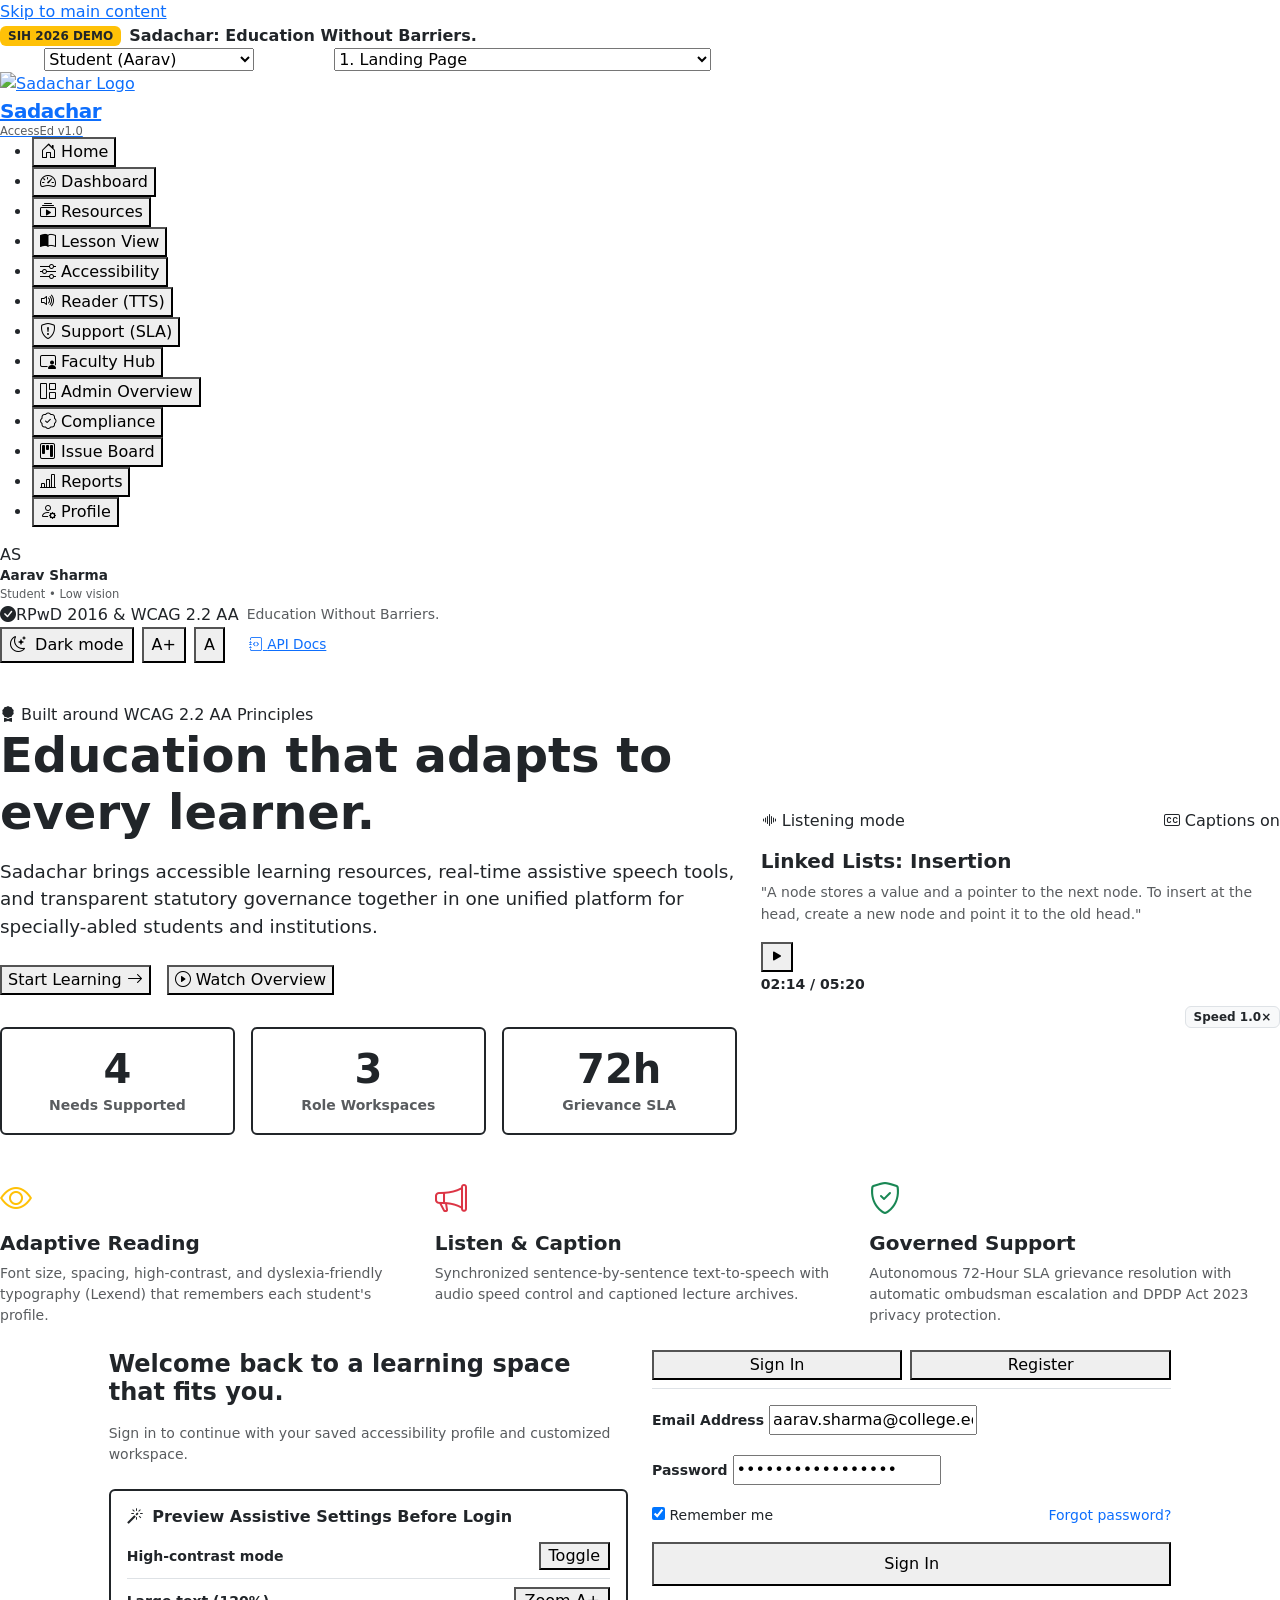
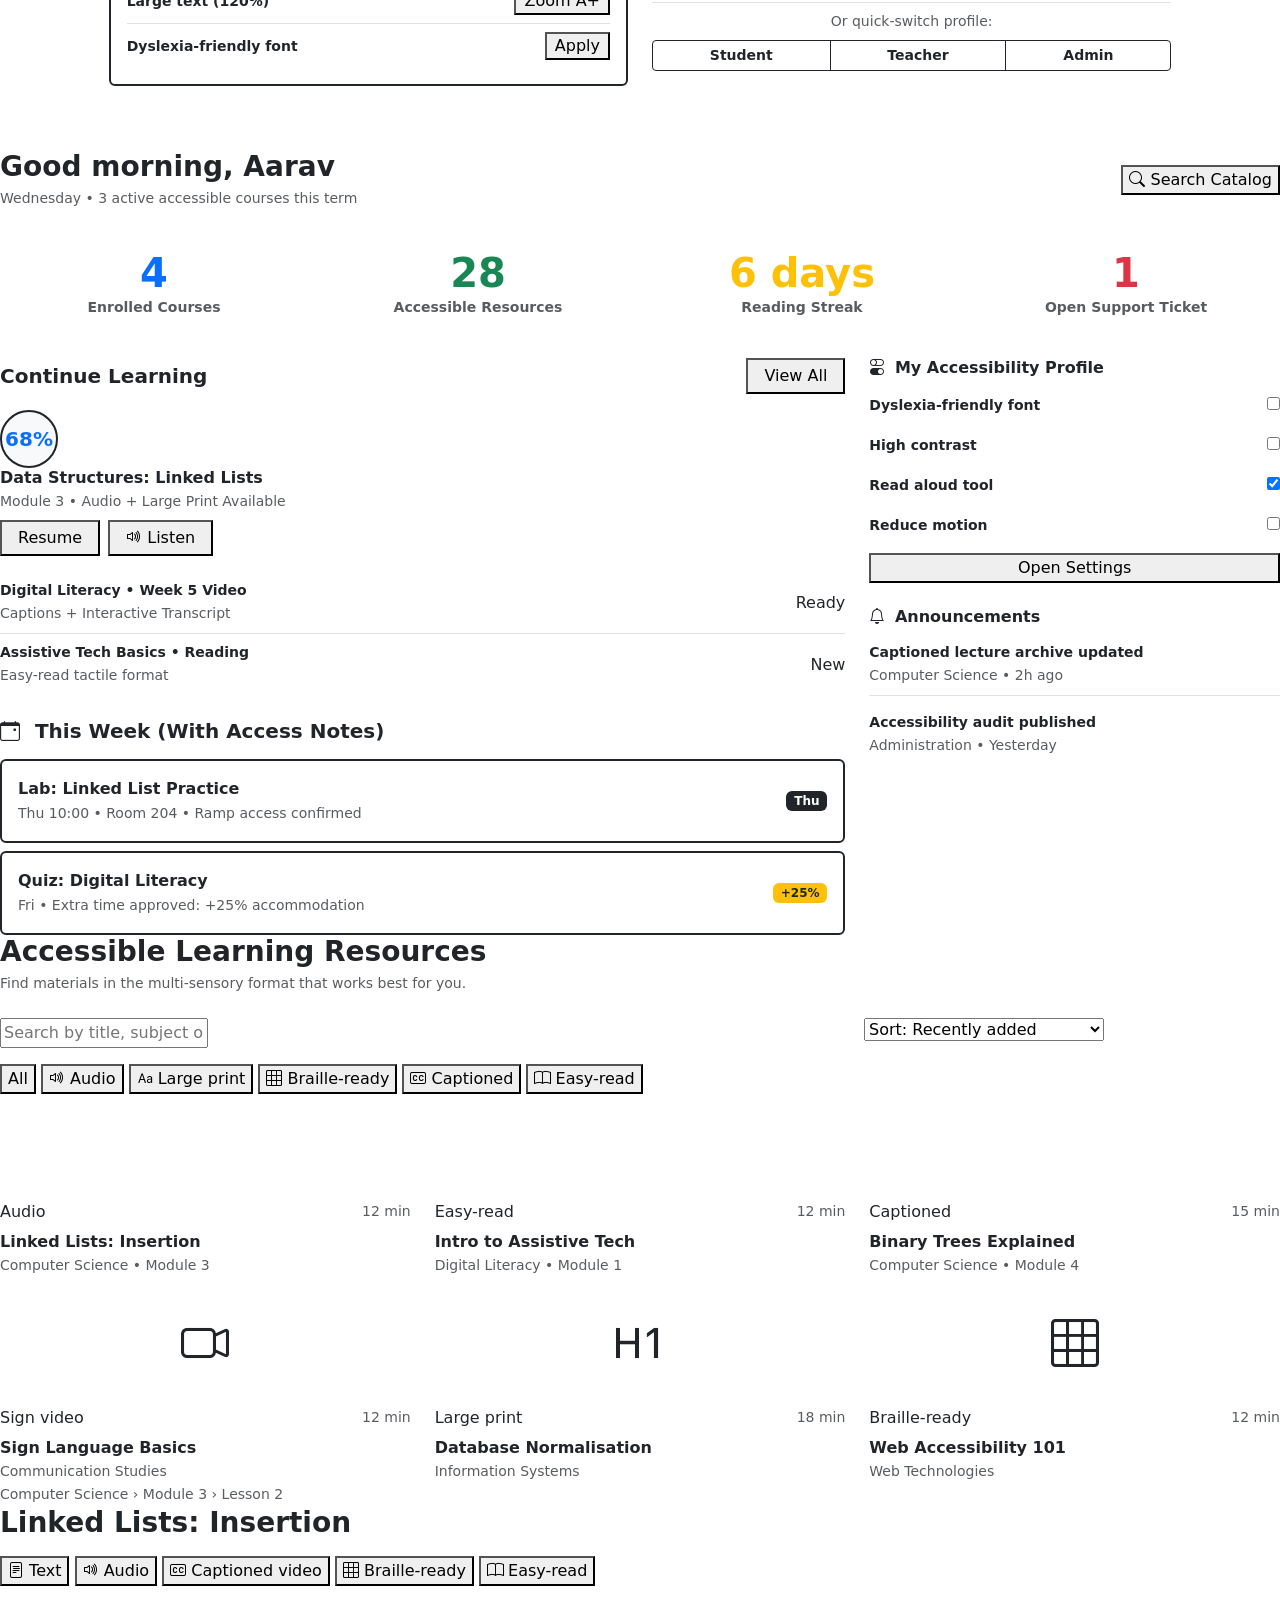
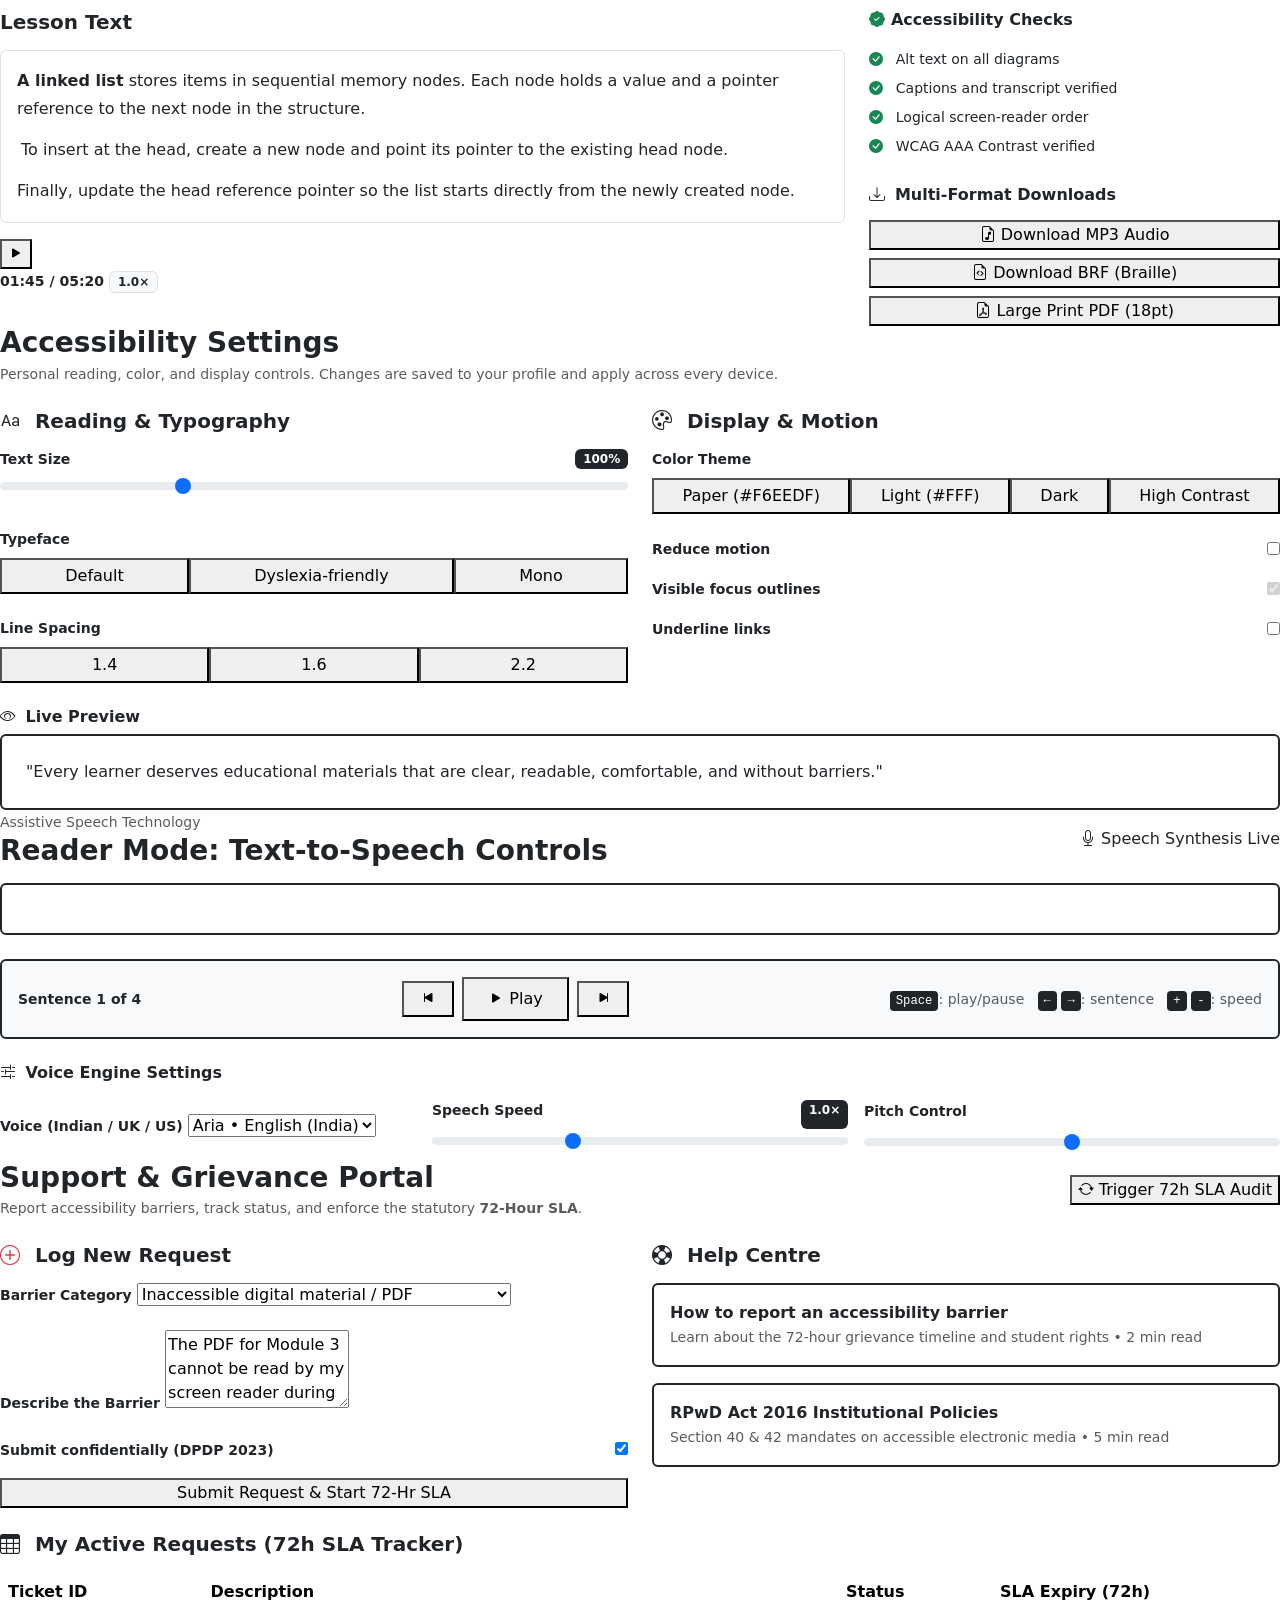
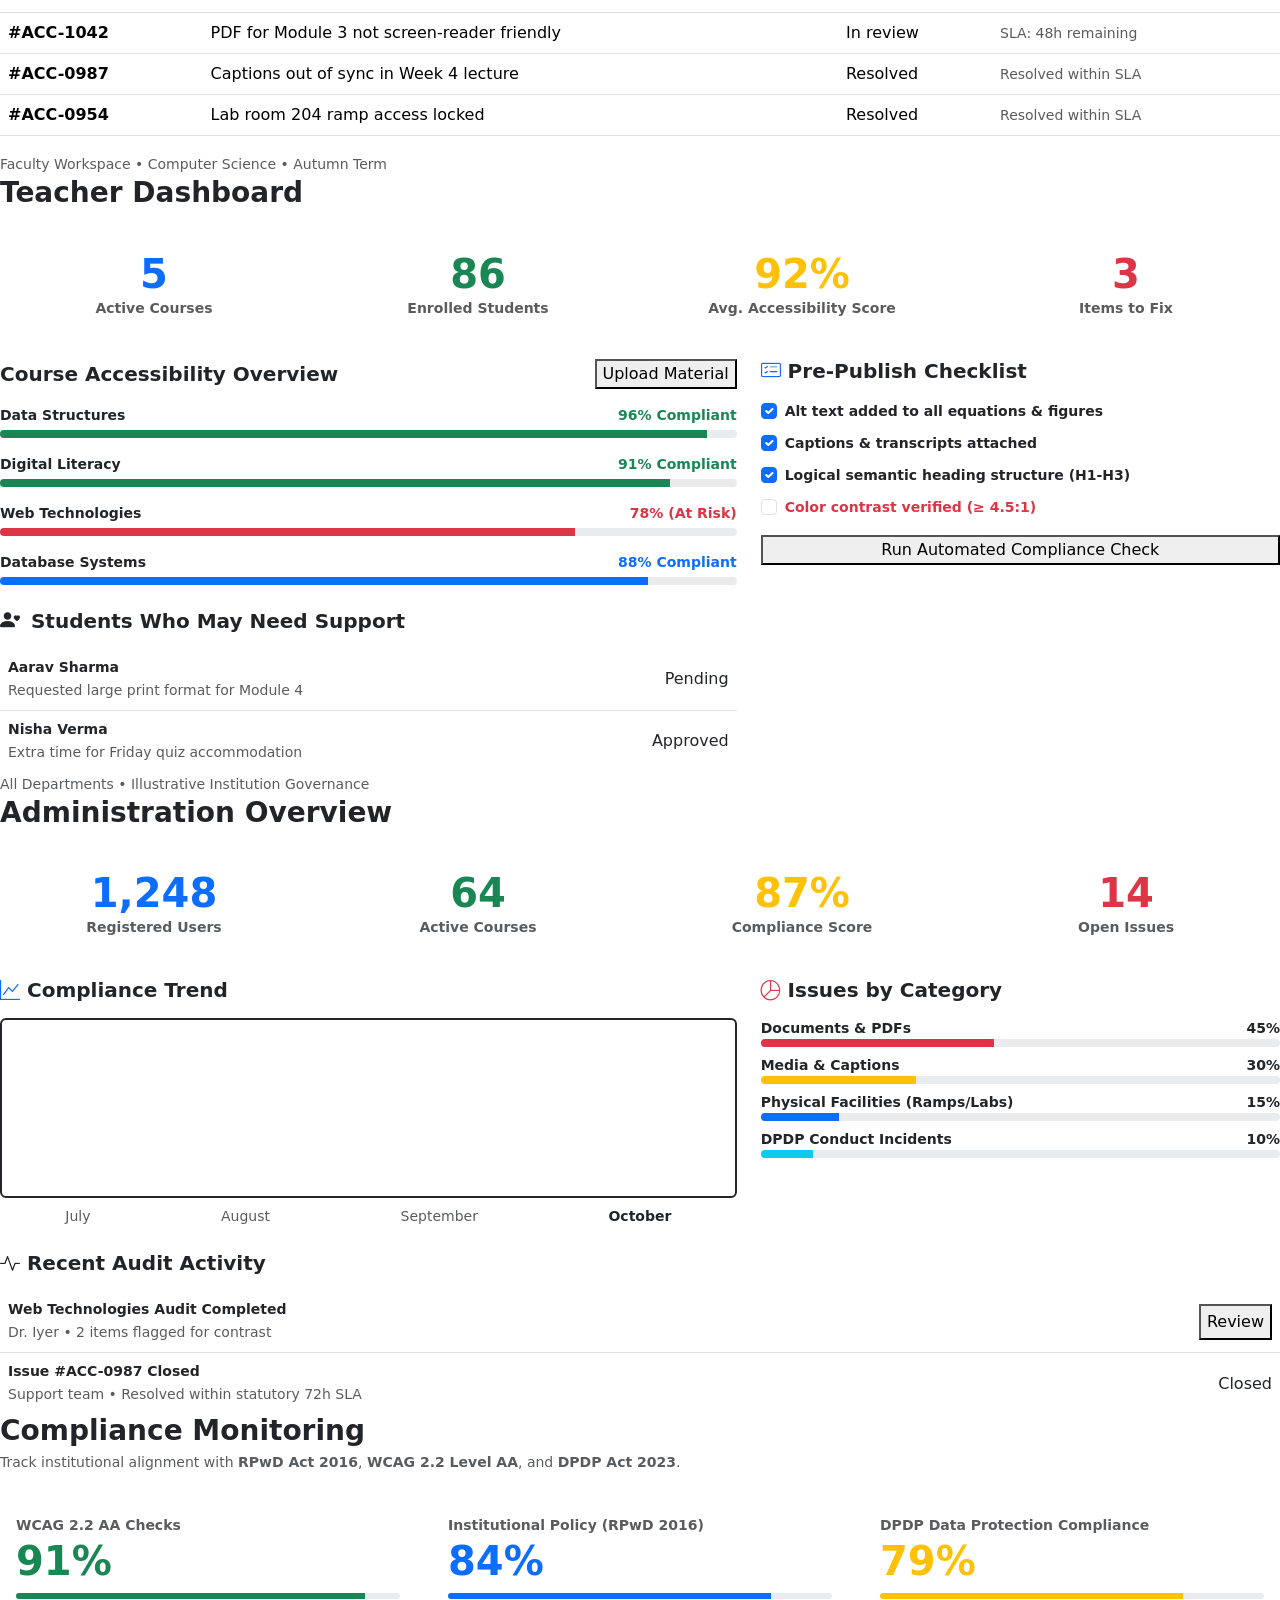
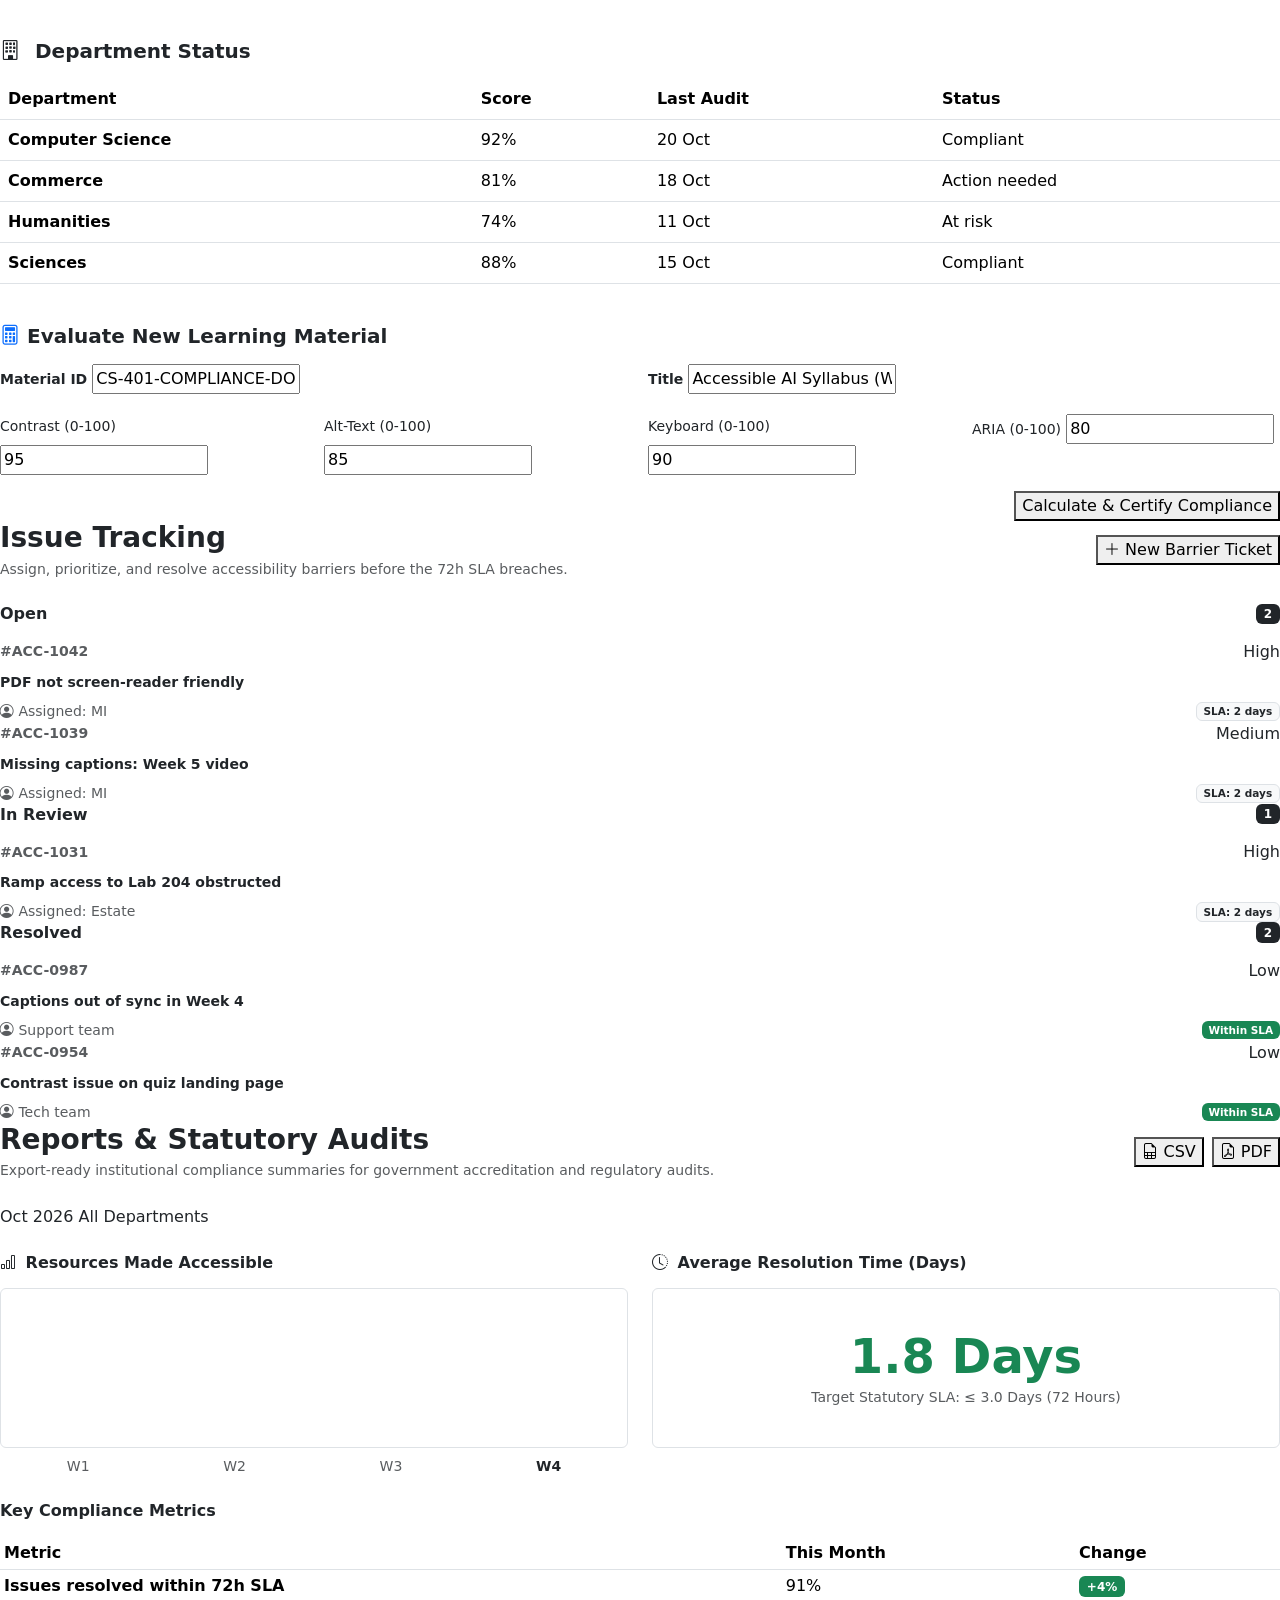
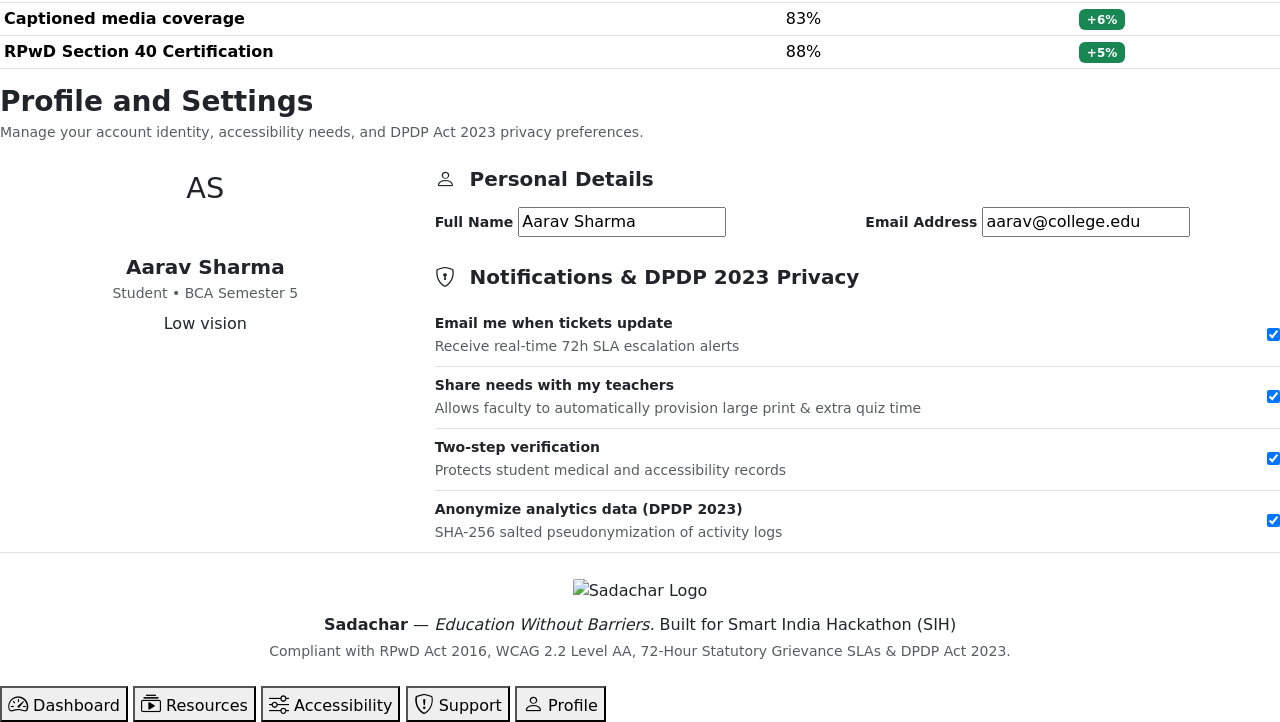
==== src/SakshamGovernance.Web/wwwroot/index.html @ 39eebedf "Align project with ASP.NET Core MVC syllabus Co-authored-by: Copilot <223556219+Copilot@users.norepl" ====
<!DOCTYPE html>
<html lang="en">
<head>
    <meta charset="UTF-8">
    <meta name="viewport" content="width=device-width, initial-scale=1.0">
    <title>Sadachar — Education Without Barriers (AccessEd UI/UX)</title>
    <link rel="icon" type="image/jpeg" href="/images/logo.jpg">

    <!-- Bootstrap 5.3 + Icons -->
    <link rel="stylesheet" href="https://cdn.jsdelivr.net/npm/bootstrap@5.3.3/dist/css/bootstrap.min.css">
    <link rel="stylesheet" href="https://cdn.jsdelivr.net/npm/bootstrap-icons@1.11.3/font/bootstrap-icons.min.css">

    <!-- AccessEd / Sadachar Design Tokens & Styles -->
    <link rel="stylesheet" href="/css/accessed.css">
</head>
<body data-role="student">

    <!-- Screen Reader Announcer -->
    <div id="screen-announcer" class="visually-hidden" aria-live="polite"></div>

    <!-- Skip Link (WCAG 2.2 Bypass Blocks) -->
    <a href="#main-app-content" class="skip-to-content">Skip to main content</a>

    <!-- ======================================================================
         Top SIH Demonstration Control Bar (Quick Switch Between All 14 Screens)
         ====================================================================== -->
    <header class="demo-control-bar" role="banner">
        <div class="d-flex align-items-center gap-2">
            <span class="badge bg-warning text-dark fw-bold px-2 py-1">SIH 2026 DEMO</span>
            <strong>Sadachar: Education Without Barriers.</strong>
            <span class="text-white-50 d-none d-md-inline">| UI/UX Design System v1.0 (14 Screens)</span>
        </div>
        <div class="d-flex align-items-center gap-3">
            <div class="d-flex align-items-center gap-1">
                <label for="sih-role-select" class="text-white-50 small fw-semibold">Role:</label>
                <select id="sih-role-select" aria-label="Switch User Role">
                    <option value="student">Student (Aarav)</option>
                    <option value="teacher">Teacher (Dr. Iyer)</option>
                    <option value="admin">Admin (Ombudsman)</option>
                    <option value="public">Public (Landing / Login)</option>
                </select>
            </div>
            <div class="d-flex align-items-center gap-1">
                <label for="sih-screen-select" class="text-white-50 small fw-semibold">Screen:</label>
                <select id="sih-screen-select" aria-label="Navigate Directly to any of the 14 Screens">
                    <optgroup label="Public Screens">
                        <option value="screen-landing">1. Landing Page</option>
                        <option value="screen-login">2. Login & Register</option>
                    </optgroup>
                    <optgroup label="Student Screens">
                        <option value="screen-student-dash">3. Student Dashboard</option>
                        <option value="screen-resources">4. Accessible Learning Resources</option>
                        <option value="screen-course-details">5. Course & Material Details</option>
                        <option value="screen-accessibility-settings">6. Accessibility Settings</option>
                        <option value="screen-tts-reader">7. Text-to-Speech Controls</option>
                        <option value="screen-support">8. Support & Complaint Portal (72h SLA)</option>
                    </optgroup>
                    <optgroup label="Teacher Screens">
                        <option value="screen-teacher-dash">9. Teacher Dashboard</option>
                    </optgroup>
                    <optgroup label="Administrator Screens">
                        <option value="screen-admin-dash">10. Admin Dashboard</option>
                        <option value="screen-compliance">11. Compliance Monitoring (RPwD/WCAG)</option>
                        <option value="screen-kanban">12. Issue Tracking (Kanban Board)</option>
                        <option value="screen-reports">13. Reports & Audits (CSV Export)</option>
                    </optgroup>
                    <optgroup label="All Roles">
                        <option value="screen-profile">14. Profile & Privacy Settings</option>
                    </optgroup>
                </select>
            </div>
        </div>
    </header>

    <!-- ======================================================================
         Main App Layout: Fixed 240px Sidebar + Header Topbar + Content
         ====================================================================== -->
    <div class="app-wrapper">

        <!-- Sidebar Navigation (Desktop / Tablet) -->
        <aside class="app-sidebar" role="navigation" aria-label="Main Application Navigation">
            <div>
                <!-- Brand Header -->
                <a href="#" class="sidebar-brand" onclick="navigateToScreen('screen-landing')">
                    <img src="/images/logo.jpg" alt="Sadachar Logo">
                    <div>
                        <div class="fw-bold fs-5 brand-title" style="letter-spacing: -0.5px;">Sadachar</div>
                        <small class="text-muted d-block" style="font-size: 0.72rem; line-height: 1;">AccessEd v1.0</small>
                    </div>
                </a>

                <!-- Nav Items (Filtered by Role via data-roles) -->
                <ul class="sidebar-nav-list">
                    <li class="sidebar-nav-item" data-screen="screen-landing" data-roles="public,all">
                        <button><i class="bi bi-house-door" aria-hidden="true"></i> <span>Home</span></button>
                    </li>
                    <li class="sidebar-nav-item active" data-screen="screen-student-dash" data-roles="student">
                        <button><i class="bi bi-speedometer2" aria-hidden="true"></i> <span>Dashboard</span></button>
                    </li>
                    <li class="sidebar-nav-item" data-screen="screen-resources" data-roles="student,teacher">
                        <button><i class="bi bi-collection-play" aria-hidden="true"></i> <span>Resources</span></button>
                    </li>
                    <li class="sidebar-nav-item" data-screen="screen-course-details" data-roles="student">
                        <button><i class="bi bi-book-half" aria-hidden="true"></i> <span>Lesson View</span></button>
                    </li>
                    <li class="sidebar-nav-item" data-screen="screen-accessibility-settings" data-roles="student,all">
                        <button><i class="bi bi-sliders" aria-hidden="true"></i> <span>Accessibility</span></button>
                    </li>
                    <li class="sidebar-nav-item" data-screen="screen-tts-reader" data-roles="student">
                        <button><i class="bi bi-volume-up" aria-hidden="true"></i> <span>Reader (TTS)</span></button>
                    </li>
                    <li class="sidebar-nav-item" data-screen="screen-support" data-roles="student,teacher,all">
                        <button><i class="bi bi-shield-exclamation" aria-hidden="true"></i> <span>Support (SLA)</span></button>
                    </li>
                    <li class="sidebar-nav-item" data-screen="screen-teacher-dash" data-roles="teacher">
                        <button><i class="bi bi-person-video3" aria-hidden="true"></i> <span>Faculty Hub</span></button>
                    </li>
                    <li class="sidebar-nav-item" data-screen="screen-admin-dash" data-roles="admin">
                        <button><i class="bi bi-grid-1x2" aria-hidden="true"></i> <span>Admin Overview</span></button>
                    </li>
                    <li class="sidebar-nav-item" data-screen="screen-compliance" data-roles="admin">
                        <button><i class="bi bi-patch-check" aria-hidden="true"></i> <span>Compliance</span></button>
                    </li>
                    <li class="sidebar-nav-item" data-screen="screen-kanban" data-roles="admin">
                        <button><i class="bi bi-kanban" aria-hidden="true"></i> <span>Issue Board</span></button>
                    </li>
                    <li class="sidebar-nav-item" data-screen="screen-reports" data-roles="admin">
                        <button><i class="bi bi-bar-chart-line" aria-hidden="true"></i> <span>Reports</span></button>
                    </li>
                    <li class="sidebar-nav-item" data-screen="screen-profile" data-roles="student,teacher,admin,all">
                        <button><i class="bi bi-person-gear" aria-hidden="true"></i> <span>Profile</span></button>
                    </li>
                </ul>
            </div>

            <!-- User Status Pill -->
            <div class="sidebar-user-pill">
                <div class="user-avatar" id="sidebar-user-avatar">AS</div>
                <div class="user-info" style="line-height: 1.2;">
                    <strong class="d-block" id="sidebar-user-name" style="font-size: 0.85rem;">Aarav Sharma</strong>
                    <small class="text-muted" id="sidebar-user-role" style="font-size: 0.72rem;">Student • Low vision</small>
                </div>
            </div>
        </aside>

        <!-- Main Body Column -->
        <div class="app-main">

            <!-- Topbar Header -->
            <header class="app-topbar" role="region" aria-label="Header Utilities">
                <div class="d-flex align-items-center gap-2">
                    <span class="status-chip forest d-none d-sm-inline-flex">
                        <i class="bi bi-check-circle-fill"></i> RPwD 2016 & WCAG 2.2 AA
                    </span>
                    <span class="text-muted d-none d-lg-inline small">Education Without Barriers.</span>
                </div>

                <!-- Accessibility Quick Toggles -->
                <div class="d-flex align-items-center gap-2">
                    <button class="btn-accessed-secondary py-1 px-2" id="quick-contrast-btn" aria-label="Toggle dark theme" title="Dark mode">
                        <i class="bi bi-moon-stars"></i> <span class="d-none d-md-inline ms-1">Dark mode</span>
                    </button>
                    <button class="btn-accessed-secondary py-1 px-2" id="quick-font-increase" aria-label="Increase Text Size" title="Font Larger">A+</button>
                    <button class="btn-accessed-secondary py-1 px-2" id="quick-font-reset" aria-label="Reset Text Size" title="Reset Font">A</button>
                    <a href="/swagger" target="_blank" class="btn-accessed-primary py-1 px-3" style="font-size: 0.85rem;">
                        <i class="bi bi-journal-code"></i> <span class="d-none d-sm-inline">API Docs</span>
                    </a>
                </div>
            </header>

            <!-- Main Content Container with all 14 screens -->
            <main id="main-app-content" class="app-content" role="main">

                <!-- ==============================================================
                     SCREEN 1: LANDING PAGE (Public / Overview)
                     ============================================================== -->
                <section id="screen-landing" class="screen-view active" aria-labelledby="screen1-heading">
                    <div class="row align-items-center g-4 my-3">
                        <div class="col-lg-7">
                            <span class="status-chip forest mb-3">
                                <i class="bi bi-award-fill"></i> Built around WCAG 2.2 AA Principles
                            </span>
                            <h1 id="screen1-heading" class="display-5 fw-bold mb-3" style="color: var(--ink);">
                                Education that adapts to <span style="color: var(--terracotta);">every learner.</span>
                            </h1>
                            <p class="lead mb-4" style="color: var(--muted); font-size: 1.15rem;">
                                <strong>Sadachar</strong> brings accessible learning resources, real-time assistive speech tools, and transparent statutory governance together in one unified platform for specially-abled students and institutions.
                            </p>
                            <div class="d-flex flex-wrap gap-3 mb-4">
                                <button class="btn-accessed-primary" onclick="switchRole('student')">
                                    Start Learning <i class="bi bi-arrow-right"></i>
                                </button>
                                <button class="btn-accessed-secondary" onclick="navigateToScreen('screen-course-details')">
                                    <i class="bi bi-play-circle"></i> Watch Overview
                                </button>
                            </div>

                            <!-- Stat Counters -->
                            <div class="row g-3 pt-2">
                                <div class="col-4">
                                    <div class="p-3 bg-white rounded border border-2 border-dark text-center" style="box-shadow: 2px 2px 0 var(--ink);">
                                        <div class="display-6 fw-bold" style="color: var(--terracotta);">4</div>
                                        <small class="fw-semibold text-muted">Needs Supported</small>
                                    </div>
                                </div>
                                <div class="col-4">
                                    <div class="p-3 bg-white rounded border border-2 border-dark text-center" style="box-shadow: 2px 2px 0 var(--ink);">
                                        <div class="display-6 fw-bold" style="color: var(--forest);">3</div>
                                        <small class="fw-semibold text-muted">Role Workspaces</small>
                                    </div>
                                </div>
                                <div class="col-4">
                                    <div class="p-3 bg-white rounded border border-2 border-dark text-center" style="box-shadow: 2px 2px 0 var(--ink);">
                                        <div class="display-6 fw-bold" style="color: var(--plum);">72h</div>
                                        <small class="fw-semibold text-muted">Grievance SLA</small>
                                    </div>
                                </div>
                            </div>
                        </div>

                        <!-- Live Feature Preview Card -->
                        <div class="col-lg-5">
                            <div class="accessed-card" style="background: #FFF;">
                                <div class="d-flex justify-content-between align-items-center mb-3">
                                    <span class="status-chip audio-badge"><i class="bi bi-soundwave"></i> Listening mode</span>
                                    <span class="status-chip ready"><i class="bi bi-badge-cc"></i> Captions on</span>
                                </div>
                                <h3 class="h5 fw-bold mb-2">Linked Lists: Insertion</h3>
                                <p class="small text-muted mb-3" style="line-height: 1.6;">
                                    "A node stores a value and a pointer to the next node. To insert at the head, create a new node and point it to the old head."
                                </p>
                                <div class="audio-player-card mb-2">
                                    <button class="audio-play-btn" onclick="navigateToScreen('screen-tts-reader')" aria-label="Play Sample Audio">
                                        <i class="bi bi-play-fill"></i>
                                    </button>
                                    <div class="audio-scrubber">
                                        <div class="audio-progress-bar"></div>
                                    </div>
                                    <small class="fw-bold">02:14 / 05:20</small>
                                </div>
                                <div class="text-end">
                                    <small class="badge bg-light text-dark border">Speed 1.0×</small>
                                </div>
                            </div>
                        </div>
                    </div>

                    <!-- 3 Feature Pillars -->
                    <div class="row g-4 mt-2">
                        <div class="col-md-4">
                            <div class="accessed-card h-100">
                                <div class="fs-2 text-warning mb-2"><i class="bi bi-eye"></i></div>
                                <h3 class="h5 fw-bold">Adaptive Reading</h3>
                                <p class="text-muted small mb-0">Font size, spacing, high-contrast, and dyslexia-friendly typography (Lexend) that remembers each student's profile.</p>
                            </div>
                        </div>
                        <div class="col-md-4">
                            <div class="accessed-card h-100">
                                <div class="fs-2 text-danger mb-2"><i class="bi bi-megaphone"></i></div>
                                <h3 class="h5 fw-bold">Listen & Caption</h3>
                                <p class="text-muted small mb-0">Synchronized sentence-by-sentence text-to-speech with audio speed control and captioned lecture archives.</p>
                            </div>
                        </div>
                        <div class="col-md-4">
                            <div class="accessed-card h-100">
                                <div class="fs-2 text-success mb-2"><i class="bi bi-shield-check"></i></div>
                                <h3 class="h5 fw-bold">Governed Support</h3>
                                <p class="text-muted small mb-0">Autonomous 72-Hour SLA grievance resolution with automatic ombudsman escalation and DPDP Act 2023 privacy protection.</p>
                            </div>
                        </div>
                    </div>
                </section>

                <!-- ==============================================================
                     SCREEN 2: LOGIN & REGISTER
                     ============================================================== -->
                <section id="screen-login" class="screen-view" aria-labelledby="screen2-heading">
                    <div class="row justify-content-center my-4">
                        <div class="col-lg-5 col-md-6 mb-4">
                            <div class="accessed-card h-100">
                                <h2 id="screen2-heading" class="h4 fw-bold mb-3">Welcome back to a learning space that fits you.</h2>
                                <p class="text-muted small mb-4">Sign in to continue with your saved accessibility profile and customized workspace.</p>

                                <div class="p-3 rounded border border-2 border-dark bg-white mb-3" style="box-shadow: 2px 2px 0 var(--ink);">
                                    <h3 class="h6 fw-bold mb-2"><i class="bi bi-magic me-1"></i> Preview Assistive Settings Before Login</h3>
                                    <div class="d-flex justify-content-between align-items-center py-2 border-bottom">
                                        <span class="small fw-semibold">High-contrast mode</span>
                                        <button class="btn-accessed-secondary py-0 px-2" onclick="document.getElementById('quick-contrast-btn').click()">Toggle</button>
                                    </div>
                                    <div class="d-flex justify-content-between align-items-center py-2 border-bottom">
                                        <span class="small fw-semibold">Large text (120%)</span>
                                        <button class="btn-accessed-secondary py-0 px-2" onclick="document.getElementById('quick-font-increase').click()">Zoom A+</button>
                                    </div>
                                    <div class="d-flex justify-content-between align-items-center py-2">
                                        <span class="small fw-semibold">Dyslexia-friendly font</span>
                                        <button class="btn-accessed-secondary py-0 px-2" onclick="AccessEdState.accessibility.fontFamily = 'dyslexia'; applyAccessibilitySettings();">Apply</button>
                                    </div>
                                </div>
                            </div>
                        </div>

                        <div class="col-lg-5 col-md-6">
                            <div class="accessed-card bg-white">
                                <div class="d-flex gap-2 mb-3 pb-2 border-bottom">
                                    <button class="btn-accessed-primary flex-fill">Sign In</button>
                                    <button class="btn-accessed-secondary flex-fill">Register</button>
                                </div>

                                <form onsubmit="event.preventDefault(); switchRole('student');">
                                    <div class="mb-3">
                                        <label for="login-email" class="form-label small fw-bold">Email Address</label>
                                        <input type="email" id="login-email" class="accessed-input" value="aarav.sharma@college.edu" required>
                                    </div>
                                    <div class="mb-3">
                                        <label for="login-pass" class="form-label small fw-bold">Password</label>
                                        <input type="password" id="login-pass" class="accessed-input" value="SecurePassword123" required>
                                    </div>
                                    <div class="d-flex justify-content-between align-items-center mb-3">
                                        <label class="small"><input type="checkbox" checked> Remember me</label>
                                        <a href="#" class="small text-decoration-none">Forgot password?</a>
                                    </div>
                                    <button type="submit" class="btn-accessed-primary w-100 py-2 mb-3">Sign In</button>
                                </form>

                                <div class="pt-2 text-center border-top">
                                    <small class="text-muted d-block mb-2">Or quick-switch profile:</small>
                                    <div class="btn-group w-100">
                                        <button class="btn btn-outline-dark btn-sm fw-bold" onclick="switchRole('student')">Student</button>
                                        <button class="btn btn-outline-dark btn-sm fw-bold" onclick="switchRole('teacher')">Teacher</button>
                                        <button class="btn btn-outline-dark btn-sm fw-bold" onclick="switchRole('admin')">Admin</button>
                                    </div>
                                </div>
                            </div>
                        </div>
                    </div>
                </section>

                <!-- ==============================================================
                     SCREEN 3: STUDENT DASHBOARD
                     ============================================================== -->
                <section id="screen-student-dash" class="screen-view" aria-labelledby="screen3-heading">
                    <div class="d-flex flex-wrap justify-content-between align-items-center mb-4">
                        <div>
                            <h1 id="screen3-heading" class="h3 fw-bold mb-1">Good morning, Aarav</h1>
                            <p class="text-muted mb-0 small">Wednesday • 3 active accessible courses this term</p>
                        </div>
                        <button class="btn-accessed-secondary btn-sm" onclick="navigateToScreen('screen-resources')">
                            <i class="bi bi-search"></i> Search Catalog
                        </button>
                    </div>

                    <!-- 4 Metric Cards -->
                    <div class="row g-3 mb-4">
                        <div class="col-6 col-lg-3">
                            <div class="accessed-card p-3 mb-0 text-center">
                                <div class="display-6 fw-bold text-primary">4</div>
                                <div class="small fw-semibold text-muted">Enrolled Courses</div>
                            </div>
                        </div>
                        <div class="col-6 col-lg-3">
                            <div class="accessed-card p-3 mb-0 text-center">
                                <div class="display-6 fw-bold text-success">28</div>
                                <div class="small fw-semibold text-muted">Accessible Resources</div>
                            </div>
                        </div>
                        <div class="col-6 col-lg-3">
                            <div class="accessed-card p-3 mb-0 text-center">
                                <div class="display-6 fw-bold text-warning">6 days</div>
                                <div class="small fw-semibold text-muted">Reading Streak</div>
                            </div>
                        </div>
                        <div class="col-6 col-lg-3">
                            <div class="accessed-card p-3 mb-0 text-center">
                                <div class="display-6 fw-bold text-danger">1</div>
                                <div class="small fw-semibold text-muted">Open Support Ticket</div>
                            </div>
                        </div>
                    </div>

                    <div class="row g-4">
                        <!-- Left Column: Continue Learning & Schedule -->
                        <div class="col-lg-8">
                            <!-- Continue Learning Card -->
                            <div class="accessed-card mb-4 bg-white">
                                <div class="d-flex justify-content-between align-items-center mb-3">
                                    <h3 class="h5 fw-bold mb-0">Continue Learning</h3>
                                    <button class="btn-accessed-secondary py-1 px-3 btn-sm" onclick="navigateToScreen('screen-resources')">View All</button>
                                </div>
                                <div class="progress-stat-pill mb-3">
                                    <div class="d-flex align-items-center justify-content-center bg-light border border-2 border-dark rounded-circle" style="width: 58px; height: 58px;">
                                        <span class="fw-bold fs-5 text-primary">68%</span>
                                    </div>
                                    <div class="flex-grow-1">
                                        <h4 class="h6 fw-bold mb-1">Data Structures: Linked Lists</h4>
                                        <small class="text-muted d-block mb-2">Module 3 • Audio + Large Print Available</small>
                                        <div class="d-flex gap-2">
                                            <button class="btn-accessed-primary py-1 px-3 btn-sm" onclick="navigateToScreen('screen-course-details')">Resume</button>
                                            <button class="btn-accessed-secondary py-1 px-3 btn-sm" onclick="navigateToScreen('screen-tts-reader')"><i class="bi bi-volume-up"></i> Listen</button>
                                        </div>
                                    </div>
                                </div>

                                <div class="list-group list-group-flush">
                                    <div class="list-group-item d-flex justify-content-between align-items-center px-0 py-2 border-bottom">
                                        <div>
                                            <span class="fw-bold d-block small">Digital Literacy • Week 5 Video</span>
                                            <small class="text-muted">Captions + Interactive Transcript</small>
                                        </div>
                                        <span class="status-chip ready">Ready</span>
                                    </div>
                                    <div class="list-group-item d-flex justify-content-between align-items-center px-0 py-2">
                                        <div>
                                            <span class="fw-bold d-block small">Assistive Tech Basics • Reading</span>
                                            <small class="text-muted">Easy-read tactile format</small>
                                        </div>
                                        <span class="status-chip new-badge">New</span>
                                    </div>
                                </div>
                            </div>

                            <!-- Schedule with Access Notes -->
                            <div class="accessed-card bg-white">
                                <h3 class="h5 fw-bold mb-3"><i class="bi bi-calendar-event me-2"></i> This Week (With Access Notes)</h3>
                                <div class="p-3 mb-2 rounded border border-2 border-dark d-flex justify-content-between align-items-center" style="background: var(--paper);">
                                    <div>
                                        <strong class="d-block">Lab: Linked List Practice</strong>
                                        <small class="text-muted">Thu 10:00 • Room 204 • Ramp access confirmed</small>
                                    </div>
                                    <span class="badge bg-dark">Thu</span>
                                </div>
                                <div class="p-3 rounded border border-2 border-dark d-flex justify-content-between align-items-center" style="background: var(--paper);">
                                    <div>
                                        <strong class="d-block">Quiz: Digital Literacy</strong>
                                        <small class="text-muted">Fri • Extra time approved: +25% accommodation</small>
                                    </div>
                                    <span class="badge bg-warning text-dark">+25%</span>
                                </div>
                            </div>
                        </div>

                        <!-- Right Column: Quick Profile Toggles & Announcements -->
                        <div class="col-lg-4">
                            <div class="accessed-card mb-4 bg-white">
                                <h3 class="h6 fw-bold mb-3"><i class="bi bi-toggles me-1"></i> My Accessibility Profile</h3>
                                <div class="d-flex justify-content-between align-items-center mb-3">
                                    <span class="small fw-semibold">Dyslexia-friendly font</span>
                                    <label class="accessed-toggle">
                                        <input type="checkbox" onchange="AccessEdState.accessibility.fontFamily = this.checked ? 'dyslexia' : 'default'; applyAccessibilitySettings();">
                                        <span class="toggle-slider"></span>
                                    </label>
                                </div>
                                <div class="d-flex justify-content-between align-items-center mb-3">
                                    <span class="small fw-semibold">High contrast</span>
                                    <label class="accessed-toggle">
                                        <input type="checkbox" onchange="AccessEdState.accessibility.theme = this.checked ? 'high-contrast' : 'paper'; applyAccessibilitySettings();">
                                        <span class="toggle-slider"></span>
                                    </label>
                                </div>
                                <div class="d-flex justify-content-between align-items-center mb-3">
                                    <span class="small fw-semibold">Read aloud tool</span>
                                    <label class="accessed-toggle">
                                        <input type="checkbox" checked onchange="AccessEdState.accessibility.readAloud = this.checked;">
                                        <span class="toggle-slider"></span>
                                    </label>
                                </div>
                                <div class="d-flex justify-content-between align-items-center mb-3">
                                    <span class="small fw-semibold">Reduce motion</span>
                                    <label class="accessed-toggle">
                                        <input type="checkbox" onchange="AccessEdState.accessibility.reduceMotion = this.checked; applyAccessibilitySettings();">
                                        <span class="toggle-slider"></span>
                                    </label>
                                </div>
                                <button class="btn-accessed-secondary w-100 btn-sm" onclick="navigateToScreen('screen-accessibility-settings')">Open Settings</button>
                            </div>

                            <!-- Announcements -->
                            <div class="accessed-card bg-white">
                                <h3 class="h6 fw-bold mb-3"><i class="bi bi-bell me-1"></i> Announcements</h3>
                                <div class="mb-3 pb-2 border-bottom">
                                    <strong class="d-block small">Captioned lecture archive updated</strong>
                                    <small class="text-muted">Computer Science • 2h ago</small>
                                </div>
                                <div>
                                    <strong class="d-block small">Accessibility audit published</strong>
                                    <small class="text-muted">Administration • Yesterday</small>
                                </div>
                            </div>
                        </div>
                    </div>
                </section>

                <!-- ==============================================================
                     SCREEN 4: ACCESSIBLE LEARNING RESOURCES
                     ============================================================== -->
                <section id="screen-resources" class="screen-view" aria-labelledby="screen4-heading">
                    <div class="mb-4">
                        <h1 id="screen4-heading" class="h3 fw-bold mb-1">Accessible Learning Resources</h1>
                        <p class="text-muted small">Find materials in the multi-sensory format that works best for you.</p>
                    </div>

                    <!-- Search & Filter Controls -->
                    <div class="row g-3 mb-3">
                        <div class="col-md-8">
                            <input type="text" class="accessed-input" placeholder="Search by title, subject or format…">
                        </div>
                        <div class="col-md-4">
                            <select class="accessed-select" aria-label="Sort Resources">
                                <option>Sort: Recently added</option>
                                <option>Sort: Most accessible score</option>
                                <option>Sort: Course module</option>
                            </select>
                        </div>
                    </div>

                    <!-- Filter Tabs -->
                    <div class="filter-tabs">
                        <button class="filter-tab-btn active">All</button>
                        <button class="filter-tab-btn"><i class="bi bi-volume-up"></i> Audio</button>
                        <button class="filter-tab-btn"><i class="bi bi-type"></i> Large print</button>
                        <button class="filter-tab-btn"><i class="bi bi-grid-3x3"></i> Braille-ready</button>
                        <button class="filter-tab-btn"><i class="bi bi-badge-cc"></i> Captioned</button>
                        <button class="filter-tab-btn"><i class="bi bi-book"></i> Easy-read</button>
                    </div>

                    <!-- Resources Grid -->
                    <div class="row g-4">
                        <!-- Card 1 -->
                        <div class="col-md-6 col-lg-4">
                            <div class="accessed-card h-100 bg-white" onclick="navigateToScreen('screen-course-details')" style="cursor: pointer;">
                                <div class="p-3 mb-3 rounded d-flex align-items-center justify-content-center text-white" style="background: var(--terracotta); height: 90px; border: 2px solid var(--border-color);">
                                    <i class="bi bi-volume-up display-5"></i>
                                </div>
                                <div class="d-flex justify-content-between align-items-center mb-2">
                                    <span class="status-chip audio-badge">Audio</span>
                                    <small class="text-muted">12 min</small>
                                </div>
                                <h3 class="h6 fw-bold mb-1">Linked Lists: Insertion</h3>
                                <p class="small text-muted mb-0">Computer Science • Module 3</p>
                            </div>
                        </div>

                        <!-- Card 2 -->
                        <div class="col-md-6 col-lg-4">
                            <div class="accessed-card h-100 bg-white" onclick="navigateToScreen('screen-course-details')" style="cursor: pointer;">
                                <div class="p-3 mb-3 rounded d-flex align-items-center justify-content-center text-white" style="background: var(--forest); height: 90px; border: 2px solid var(--border-color);">
                                    <i class="bi bi-file-earmark-text display-5"></i>
                                </div>
                                <div class="d-flex justify-content-between align-items-center mb-2">
                                    <span class="status-chip resolved">Easy-read</span>
                                    <small class="text-muted">12 min</small>
                                </div>
                                <h3 class="h6 fw-bold mb-1">Intro to Assistive Tech</h3>
                                <p class="small text-muted mb-0">Digital Literacy • Module 1</p>
                            </div>
                        </div>

                        <!-- Card 3 -->
                        <div class="col-md-6 col-lg-4">
                            <div class="accessed-card h-100 bg-white" onclick="navigateToScreen('screen-course-details')" style="cursor: pointer;">
                                <div class="p-3 mb-3 rounded d-flex align-items-center justify-content-center text-white" style="background: var(--plum); height: 90px; border: 2px solid var(--border-color);">
                                    <i class="bi bi-badge-cc display-5"></i>
                                </div>
                                <div class="d-flex justify-content-between align-items-center mb-2">
                                    <span class="status-chip priority">Captioned</span>
                                    <small class="text-muted">15 min</small>
                                </div>
                                <h3 class="h6 fw-bold mb-1">Binary Trees Explained</h3>
                                <p class="small text-muted mb-0">Computer Science • Module 4</p>
                            </div>
                        </div>

                        <!-- Card 4 -->
                        <div class="col-md-6 col-lg-4">
                            <div class="accessed-card h-100 bg-white" onclick="navigateToScreen('screen-course-details')" style="cursor: pointer;">
                                <div class="p-3 mb-3 rounded d-flex align-items-center justify-content-center text-dark" style="background: var(--mustard); height: 90px; border: 2px solid var(--border-color);">
                                    <i class="bi bi-camera-video display-5"></i>
                                </div>
                                <div class="d-flex justify-content-between align-items-center mb-2">
                                    <span class="status-chip in-review">Sign video</span>
                                    <small class="text-muted">12 min</small>
                                </div>
                                <h3 class="h6 fw-bold mb-1">Sign Language Basics</h3>
                                <p class="small text-muted mb-0">Communication Studies</p>
                            </div>
                        </div>

                        <!-- Card 5 -->
                        <div class="col-md-6 col-lg-4">
                            <div class="accessed-card h-100 bg-white" onclick="navigateToScreen('screen-course-details')" style="cursor: pointer;">
                                <div class="p-3 mb-3 rounded d-flex align-items-center justify-content-center text-dark" style="background: var(--sage); height: 90px; border: 2px solid var(--border-color);">
                                    <i class="bi bi-type-h1 display-5"></i>
                                </div>
                                <div class="d-flex justify-content-between align-items-center mb-2">
                                    <span class="status-chip resolved">Large print</span>
                                    <small class="text-muted">18 min</small>
                                </div>
                                <h3 class="h6 fw-bold mb-1">Database Normalisation</h3>
                                <p class="small text-muted mb-0">Information Systems</p>
                            </div>
                        </div>

                        <!-- Card 6 -->
                        <div class="col-md-6 col-lg-4">
                            <div class="accessed-card h-100 bg-white" onclick="navigateToScreen('screen-course-details')" style="cursor: pointer;">
                                <div class="p-3 mb-3 rounded d-flex align-items-center justify-content-center text-dark" style="background: var(--blush); height: 90px; border: 2px solid var(--border-color);">
                                    <i class="bi bi-grid-3x3 display-5"></i>
                                </div>
                                <div class="d-flex justify-content-between align-items-center mb-2">
                                    <span class="status-chip audio-badge">Braille-ready</span>
                                    <small class="text-muted">12 min</small>
                                </div>
                                <h3 class="h6 fw-bold mb-1">Web Accessibility 101</h3>
                                <p class="small text-muted mb-0">Web Technologies</p>
                            </div>
                        </div>
                    </div>
                </section>

                <!-- ==============================================================
                     SCREEN 5: COURSE AND MATERIAL DETAILS
                     ============================================================== -->
                <section id="screen-course-details" class="screen-view" aria-labelledby="screen5-heading">
                    <div class="mb-3">
                        <small class="text-muted">Computer Science › Module 3 › Lesson 2</small>
                        <h1 id="screen5-heading" class="h3 fw-bold mb-2">Linked Lists: Insertion</h1>
                    </div>

                    <!-- Multi-Format Switcher -->
                    <div class="filter-tabs mb-4">
                        <button class="filter-tab-btn active"><i class="bi bi-file-text"></i> Text</button>
                        <button class="filter-tab-btn" onclick="navigateToScreen('screen-tts-reader')"><i class="bi bi-volume-up"></i> Audio</button>
                        <button class="filter-tab-btn"><i class="bi bi-badge-cc"></i> Captioned video</button>
                        <button class="filter-tab-btn"><i class="bi bi-grid-3x3"></i> Braille-ready</button>
                        <button class="filter-tab-btn"><i class="bi bi-book"></i> Easy-read</button>
                    </div>

                    <div class="row g-4">
                        <!-- Main Lesson Content -->
                        <div class="col-lg-8">
                            <div class="accessed-card bg-white">
                                <h3 class="h5 fw-bold mb-3">Lesson Text</h3>
                                <div class="p-3 mb-3 rounded border" style="background: var(--paper); line-height: 1.8;">
                                    <p class="mb-2"><strong>A linked list</strong> stores items in sequential memory nodes. Each node holds a value and a pointer reference to the next node in the structure.</p>
                                    <p class="mb-2" style="background: var(--mustard); padding: 4px; border-radius: 4px; display: inline-block;">
                                        To insert at the head, create a new node and point its pointer to the existing head node.
                                    </p>
                                    <p class="mb-0">Finally, update the head reference pointer so the list starts directly from the newly created node.</p>
                                </div>

                                <!-- Inline Audio Player -->
                                <div class="audio-player-card">
                                    <button class="audio-play-btn" onclick="navigateToScreen('screen-tts-reader')" aria-label="Play lesson audio">
                                        <i class="bi bi-play-fill"></i>
                                    </button>
                                    <div class="audio-scrubber">
                                        <div class="audio-progress-bar" style="width: 35%;"></div>
                                    </div>
                                    <small class="fw-bold">01:45 / 05:20</small>
                                    <span class="badge bg-light text-dark border">1.0×</span>
                                </div>
                            </div>
                        </div>

                        <!-- Right Column: Verification & Downloads -->
                        <div class="col-lg-4">
                            <!-- Accessibility Checks -->
                            <div class="accessed-card mb-4 bg-white">
                                <h3 class="h6 fw-bold mb-3"><i class="bi bi-patch-check-fill text-success"></i> Accessibility Checks</h3>
                                <ul class="list-unstyled mb-0 small">
                                    <li class="py-1"><i class="bi bi-check-circle-fill text-success me-2"></i> Alt text on all diagrams</li>
                                    <li class="py-1"><i class="bi bi-check-circle-fill text-success me-2"></i> Captions and transcript verified</li>
                                    <li class="py-1"><i class="bi bi-check-circle-fill text-success me-2"></i> Logical screen-reader order</li>
                                    <li class="py-1"><i class="bi bi-check-circle-fill text-success me-2"></i> WCAG AAA Contrast verified</li>
                                </ul>
                            </div>

                            <!-- Downloads -->
                            <div class="accessed-card bg-white">
                                <h3 class="h6 fw-bold mb-3"><i class="bi bi-download me-1"></i> Multi-Format Downloads</h3>
                                <div class="d-grid gap-2">
                                    <button class="btn-accessed-secondary btn-sm"><i class="bi bi-file-earmark-music"></i> Download MP3 Audio</button>
                                    <button class="btn-accessed-secondary btn-sm"><i class="bi bi-file-earmark-code"></i> Download BRF (Braille)</button>
                                    <button class="btn-accessed-secondary btn-sm"><i class="bi bi-file-earmark-pdf"></i> Large Print PDF (18pt)</button>
                                </div>
                            </div>
                        </div>
                    </div>
                </section>

                <!-- ==============================================================
                     SCREEN 6: ACCESSIBILITY SETTINGS (Live Preview Engine)
                     ============================================================== -->
                <section id="screen-accessibility-settings" class="screen-view" aria-labelledby="screen6-heading">
                    <div class="mb-4">
                        <h1 id="screen6-heading" class="h3 fw-bold mb-1">Accessibility Settings</h1>
                        <p class="text-muted small">Personal reading, color, and display controls. Changes are saved to your profile and apply across every device.</p>
                    </div>

                    <div class="row g-4 mb-4">
                        <!-- Reading Controls -->
                        <div class="col-lg-6">
                            <div class="accessed-card bg-white h-100">
                                <h3 class="h5 fw-bold mb-3"><i class="bi bi-type me-2"></i> Reading & Typography</h3>

                                <!-- Text Size Slider -->
                                <div class="mb-4">
                                    <div class="d-flex justify-content-between align-items-center mb-1">
                                        <label for="setting-text-size" class="fw-semibold small">Text Size</label>
                                        <span id="text-size-val" class="badge bg-dark">100%</span>
                                    </div>
                                    <input type="range" class="form-range" id="setting-text-size" min="80" max="150" value="100" step="5">
                                </div>

                                <!-- Typeface Selection -->
                                <div class="mb-4">
                                    <label class="fw-semibold small d-block mb-2">Typeface</label>
                                    <div class="btn-group w-100">
                                        <button class="btn-accessed-secondary py-1 px-2 flex-fill active" data-font-type="default">Default</button>
                                        <button class="btn-accessed-secondary py-1 px-2 flex-fill" data-font-type="dyslexia">Dyslexia-friendly</button>
                                        <button class="btn-accessed-secondary py-1 px-2 flex-fill" data-font-type="mono">Mono</button>
                                    </div>
                                </div>

                                <!-- Line Spacing -->
                                <div>
                                    <label class="fw-semibold small d-block mb-2">Line Spacing</label>
                                    <div class="btn-group w-100">
                                        <button class="btn-accessed-secondary py-1 px-2 flex-fill" data-spacing-val="1.4">1.4</button>
                                        <button class="btn-accessed-secondary py-1 px-2 flex-fill active" data-spacing-val="1.6">1.6</button>
                                        <button class="btn-accessed-secondary py-1 px-2 flex-fill" data-spacing-val="2.2">2.2</button>
                                    </div>
                                </div>
                            </div>
                        </div>

                        <!-- Display and Motion Controls -->
                        <div class="col-lg-6">
                            <div class="accessed-card bg-white h-100">
                                <h3 class="h5 fw-bold mb-3"><i class="bi bi-palette me-2"></i> Display & Motion</h3>

                                <!-- Theme Selection -->
                                <div class="mb-4">
                                    <label class="fw-semibold small d-block mb-2">Color Theme</label>
                                    <div class="btn-group w-100">
                                        <button class="btn-accessed-secondary py-1 px-2 flex-fill active" data-theme-name="paper">Paper (#F6EEDF)</button>
                                        <button class="btn-accessed-secondary py-1 px-2 flex-fill" data-theme-name="light">Light (#FFF)</button>
                                        <button class="btn-accessed-secondary py-1 px-2 flex-fill" data-theme-name="dark">Dark</button>
                                        <button class="btn-accessed-secondary py-1 px-2 flex-fill" data-theme-name="high-contrast">High Contrast</button>
                                    </div>
                                </div>

                                <!-- Motion & Focus Toggles -->
                                <div class="d-flex justify-content-between align-items-center mb-3">
                                    <span class="small fw-semibold">Reduce motion</span>
                                    <label class="accessed-toggle">
                                        <input type="checkbox" id="toggle-reduce-motion">
                                        <span class="toggle-slider"></span>
                                    </label>
                                </div>
                                <div class="d-flex justify-content-between align-items-center mb-3">
                                    <span class="small fw-semibold">Visible focus outlines</span>
                                    <label class="accessed-toggle">
                                        <input type="checkbox" checked disabled>
                                        <span class="toggle-slider"></span>
                                    </label>
                                </div>
                                <div class="d-flex justify-content-between align-items-center">
                                    <span class="small fw-semibold">Underline links</span>
                                    <label class="accessed-toggle">
                                        <input type="checkbox" id="toggle-underline-links">
                                        <span class="toggle-slider"></span>
                                    </label>
                                </div>
                            </div>
                        </div>
                    </div>

                    <!-- Live Preview Panel -->
                    <div class="accessed-card bg-white">
                        <h3 class="h6 fw-bold mb-2"><i class="bi bi-eye me-1"></i> Live Preview</h3>
                        <div id="accessibility-live-preview" class="p-4 rounded border border-2 border-dark" style="background: var(--paper); transition: all 0.2s;">
                            "Every learner deserves educational materials that are clear, readable, comfortable, and without barriers."
                        </div>
                    </div>
                </section>

                <!-- ==============================================================
                     SCREEN 7: TEXT-TO-SPEECH CONTROLS (Reader Mode)
                     ============================================================== -->
                <section id="screen-tts-reader" class="screen-view" aria-labelledby="screen7-heading">
                    <div class="d-flex justify-content-between align-items-center mb-3">
                        <div>
                            <small class="text-muted">Assistive Speech Technology</small>
                            <h1 id="screen7-heading" class="h3 fw-bold mb-0">Reader Mode: Text-to-Speech Controls</h1>
                        </div>
                        <span class="status-chip audio-badge"><i class="bi bi-mic"></i> Speech Synthesis Live</span>
                    </div>

                    <!-- Reader Box with Karaoke Sentence Highlighting -->
                    <div class="accessed-card bg-white mb-4">
                        <div id="karaoke-reader-text" class="p-4 rounded border border-2 border-dark mb-4" style="background: var(--paper); line-height: 2; font-size: 1.15rem;" data-reader-raw="Accessible design starts with choices. Learners should decide how fast, how loud and in which voice their materials are read. Each sentence is highlighted as it is spoken so that reading and listening stay in sync. You can pause at any point or skip forward and back.">
                            <!-- Sentences dynamically parsed and inserted here -->
                        </div>

                        <!-- Player Controls Bar -->
                        <div class="d-flex flex-wrap align-items-center justify-content-between gap-3 p-3 bg-light rounded border border-2 border-dark">
                            <span id="tts-sentence-counter" class="small fw-bold">Sentence 1 of 4</span>

                            <!-- Play, Prev, Next -->
                            <div class="d-flex align-items-center gap-2">
                                <button id="tts-prev-btn" class="btn-accessed-secondary py-1 px-3" aria-label="Previous Sentence">
                                    <i class="bi bi-skip-start-fill"></i>
                                </button>
                                <button id="tts-play-btn" class="btn-accessed-primary py-2 px-4" aria-label="Play or Pause Speech">
                                    <i class="bi bi-play-fill"></i> Play
                                </button>
                                <button id="tts-next-btn" class="btn-accessed-secondary py-1 px-3" aria-label="Next Sentence">
                                    <i class="bi bi-skip-end-fill"></i>
                                </button>
                            </div>

                            <!-- Shortcut Hints -->
                            <div class="small text-muted d-none d-md-block">
                                <kbd>Space</kbd>: play/pause &nbsp; <kbd>←</kbd> <kbd>→</kbd>: sentence &nbsp; <kbd>+</kbd> <kbd>-</kbd>: speed
                            </div>
                        </div>
                    </div>

                    <!-- Voice, Speed, Pitch Panel -->
                    <div class="accessed-card bg-white">
                        <h3 class="h6 fw-bold mb-3"><i class="bi bi-sliders2 me-1"></i> Voice Engine Settings</h3>
                        <div class="row g-3 align-items-center">
                            <div class="col-md-4">
                                <label for="tts-voice-select" class="form-label small fw-semibold">Voice (Indian / UK / US)</label>
                                <select id="tts-voice-select" class="accessed-select">
                                    <option>Aria • English (India)</option>
                                </select>
                            </div>
                            <div class="col-md-4">
                                <div class="d-flex justify-content-between">
                                    <label for="tts-speed-slider" class="form-label small fw-semibold">Speech Speed</label>
                                    <span id="tts-speed-label" class="badge bg-dark">1.0×</span>
                                </div>
                                <input type="range" class="form-range" id="tts-speed-slider" min="0.5" max="2.0" step="0.25" value="1.0">
                            </div>
                            <div class="col-md-4">
                                <label for="tts-pitch-slider" class="form-label small fw-semibold">Pitch Control</label>
                                <input type="range" class="form-range" id="tts-pitch-slider" min="0.5" max="1.5" step="0.1" value="1.0">
                            </div>
                        </div>
                    </div>
                </section>

                <!-- ==============================================================
                     SCREEN 8: SUPPORT AND COMPLAINT PORTAL (72-Hour SLA)
                     ============================================================== -->
                <section id="screen-support" class="screen-view" aria-labelledby="screen8-heading">
                    <div class="d-flex flex-wrap justify-content-between align-items-center mb-4">
                        <div>
                            <h1 id="screen8-heading" class="h3 fw-bold mb-1">Support & Grievance Portal</h1>
                            <p class="text-muted small mb-0">Report accessibility barriers, track status, and enforce the statutory <strong>72-Hour SLA</strong>.</p>
                        </div>
                        <button id="portal-trigger-sla" class="btn-accessed-secondary btn-sm">
                            <i class="bi bi-arrow-repeat"></i> Trigger 72h SLA Audit
                        </button>
                    </div>

                    <div class="row g-4 mb-4">
                        <!-- Request Form -->
                        <div class="col-lg-6">
                            <div class="accessed-card bg-white h-100">
                                <h3 class="h5 fw-bold mb-3"><i class="bi bi-plus-circle text-danger me-2"></i> Log New Request</h3>
                                <form id="portal-grievance-form">
                                    <div class="mb-3">
                                        <label for="portal-grievance-cat" class="form-label small fw-bold">Barrier Category</label>
                                        <select id="portal-grievance-cat" class="accessed-select">
                                            <option>Inaccessible digital material / PDF</option>
                                            <option>Physical campus obstacle (Ramp / Elevator)</option>
                                            <option>Exam portal lack of NVDA compatibility</option>
                                            <option>Ableist language / Harassment incident</option>
                                        </select>
                                    </div>
                                    <div class="mb-3">
                                        <label for="portal-grievance-desc" class="form-label small fw-bold">Describe the Barrier</label>
                                        <textarea id="portal-grievance-desc" class="accessed-textarea" rows="3" placeholder="Explain the accessibility obstacle encountered..." required>The PDF for Module 3 cannot be read by my screen reader during homework review.</textarea>
                                    </div>
                                    <div class="d-flex justify-content-between align-items-center mb-3">
                                        <span class="small fw-semibold">Submit confidentially (DPDP 2023)</span>
                                        <label class="accessed-toggle">
                                            <input type="checkbox" checked>
                                            <span class="toggle-slider"></span>
                                        </label>
                                    </div>
                                    <button type="submit" class="btn-accessed-primary w-100">Submit Request & Start 72-Hr SLA</button>
                                </form>
                            </div>
                        </div>

                        <!-- Help Centre Articles -->
                        <div class="col-lg-6">
                            <div class="accessed-card bg-white h-100">
                                <h3 class="h5 fw-bold mb-3"><i class="bi bi-life-preserver me-2"></i> Help Centre</h3>
                                <div class="p-3 mb-3 rounded border border-2 border-dark" style="background: var(--paper);">
                                    <strong class="d-block">How to report an accessibility barrier</strong>
                                    <small class="text-muted">Learn about the 72-hour grievance timeline and student rights • 2 min read</small>
                                </div>
                                <div class="p-3 rounded border border-2 border-dark" style="background: var(--paper);">
                                    <strong class="d-block">RPwD Act 2016 Institutional Policies</strong>
                                    <small class="text-muted">Section 40 & 42 mandates on accessible electronic media • 5 min read</small>
                                </div>
                            </div>
                        </div>
                    </div>

                    <!-- Requests Table -->
                    <div class="accessed-card bg-white">
                        <h3 class="h5 fw-bold mb-3"><i class="bi bi-table me-2"></i> My Active Requests (72h SLA Tracker)</h3>
                        <div class="table-responsive">
                            <table class="table table-hover align-middle">
                                <thead>
                                    <tr>
                                        <th>Ticket ID</th>
                                        <th>Description</th>
                                        <th>Status</th>
                                        <th>SLA Expiry (72h)</th>
                                    </tr>
                                </thead>
                                <tbody id="support-requests-tbody">
                                    <tr>
                                        <td><strong>#ACC-1042</strong></td>
                                        <td>PDF for Module 3 not screen-reader friendly</td>
                                        <td><span class="status-chip in-review">In review</span></td>
                                        <td><small class="text-muted">SLA: 48h remaining</small></td>
                                    </tr>
                                    <tr>
                                        <td><strong>#ACC-0987</strong></td>
                                        <td>Captions out of sync in Week 4 lecture</td>
                                        <td><span class="status-chip resolved">Resolved</span></td>
                                        <td><small class="text-muted">Resolved within SLA</small></td>
                                    </tr>
                                    <tr>
                                        <td><strong>#ACC-0954</strong></td>
                                        <td>Lab room 204 ramp access locked</td>
                                        <td><span class="status-chip resolved">Resolved</span></td>
                                        <td><small class="text-muted">Resolved within SLA</small></td>
                                    </tr>
                                </tbody>
                            </table>
                        </div>
                    </div>
                </section>

                <!-- ==============================================================
                     SCREEN 9: TEACHER DASHBOARD
                     ============================================================== -->
                <section id="screen-teacher-dash" class="screen-view" aria-labelledby="screen9-heading">
                    <div class="mb-4">
                        <small class="text-muted">Faculty Workspace • Computer Science • Autumn Term</small>
                        <h1 id="screen9-heading" class="h3 fw-bold mb-1">Teacher Dashboard</h1>
                    </div>

                    <!-- Metric Cards -->
                    <div class="row g-3 mb-4">
                        <div class="col-6 col-lg-3">
                            <div class="accessed-card p-3 mb-0 text-center">
                                <div class="display-6 fw-bold text-primary">5</div>
                                <div class="small fw-semibold text-muted">Active Courses</div>
                            </div>
                        </div>
                        <div class="col-6 col-lg-3">
                            <div class="accessed-card p-3 mb-0 text-center">
                                <div class="display-6 fw-bold text-success">86</div>
                                <div class="small fw-semibold text-muted">Enrolled Students</div>
                            </div>
                        </div>
                        <div class="col-6 col-lg-3">
                            <div class="accessed-card p-3 mb-0 text-center">
                                <div class="display-6 fw-bold text-warning">92%</div>
                                <div class="small fw-semibold text-muted">Avg. Accessibility Score</div>
                            </div>
                        </div>
                        <div class="col-6 col-lg-3">
                            <div class="accessed-card p-3 mb-0 text-center">
                                <div class="display-6 fw-bold text-danger">3</div>
                                <div class="small fw-semibold text-muted">Items to Fix</div>
                            </div>
                        </div>
                    </div>

                    <div class="row g-4">
                        <!-- Left: Course Accessibility list -->
                        <div class="col-lg-7">
                            <div class="accessed-card bg-white mb-4">
                                <div class="d-flex justify-content-between align-items-center mb-3">
                                    <h3 class="h5 fw-bold mb-0">Course Accessibility Overview</h3>
                                    <button class="btn-accessed-secondary btn-sm" onclick="navigateToScreen('screen-compliance')">Upload Material</button>
                                </div>
                                <div class="mb-3">
                                    <div class="d-flex justify-content-between small fw-bold mb-1">
                                        <span>Data Structures</span>
                                        <span class="text-success">96% Compliant</span>
                                    </div>
                                    <div class="progress" style="height: 8px;">
                                        <div class="progress-bar bg-success" style="width: 96%"></div>
                                    </div>
                                </div>
                                <div class="mb-3">
                                    <div class="d-flex justify-content-between small fw-bold mb-1">
                                        <span>Digital Literacy</span>
                                        <span class="text-success">91% Compliant</span>
                                    </div>
                                    <div class="progress" style="height: 8px;">
                                        <div class="progress-bar bg-success" style="width: 91%"></div>
                                    </div>
                                </div>
                                <div class="mb-3">
                                    <div class="d-flex justify-content-between small fw-bold mb-1">
                                        <span>Web Technologies</span>
                                        <span class="text-danger">78% (At Risk)</span>
                                    </div>
                                    <div class="progress" style="height: 8px;">
                                        <div class="progress-bar bg-danger" style="width: 78%"></div>
                                    </div>
                                </div>
                                <div>
                                    <div class="d-flex justify-content-between small fw-bold mb-1">
                                        <span>Database Systems</span>
                                        <span class="text-primary">88% Compliant</span>
                                    </div>
                                    <div class="progress" style="height: 8px;">
                                        <div class="progress-bar bg-primary" style="width: 88%"></div>
                                    </div>
                                </div>
                            </div>

                            <!-- Student Support Queue -->
                            <div class="accessed-card bg-white">
                                <h3 class="h5 fw-bold mb-3"><i class="bi bi-person-heart me-1"></i> Students Who May Need Support</h3>
                                <div class="d-flex justify-content-between align-items-center p-2 border-bottom">
                                    <div>
                                        <strong class="d-block small">Aarav Sharma</strong>
                                        <small class="text-muted">Requested large print format for Module 4</small>
                                    </div>
                                    <span class="status-chip in-review">Pending</span>
                                </div>
                                <div class="d-flex justify-content-between align-items-center p-2">
                                    <div>
                                        <strong class="d-block small">Nisha Verma</strong>
                                        <small class="text-muted">Extra time for Friday quiz accommodation</small>
                                    </div>
                                    <span class="status-chip resolved">Approved</span>
                                </div>
                            </div>
                        </div>

                        <!-- Right: Upload Checklist -->
                        <div class="col-lg-5">
                            <div class="accessed-card bg-white">
                                <h3 class="h5 fw-bold mb-3"><i class="bi bi-card-checklist text-primary"></i> Pre-Publish Checklist</h3>
                                <div class="form-check mb-2">
                                    <input class="form-check-input" type="checkbox" checked id="c1">
                                    <label class="form-check-label small fw-semibold" for="c1">Alt text added to all equations & figures</label>
                                </div>
                                <div class="form-check mb-2">
                                    <input class="form-check-input" type="checkbox" checked id="c2">
                                    <label class="form-check-label small fw-semibold" for="c2">Captions & transcripts attached</label>
                                </div>
                                <div class="form-check mb-2">
                                    <input class="form-check-input" type="checkbox" checked id="c3">
                                    <label class="form-check-label small fw-semibold" for="c3">Logical semantic heading structure (H1-H3)</label>
                                </div>
                                <div class="form-check mb-3">
                                    <input class="form-check-input" type="checkbox" id="c4">
                                    <label class="form-check-label small fw-semibold text-danger" for="c4">Color contrast verified (≥ 4.5:1)</label>
                                </div>
                                <button class="btn-accessed-primary w-100 btn-sm" onclick="navigateToScreen('screen-compliance')">Run Automated Compliance Check</button>
                            </div>
                        </div>
                    </div>
                </section>

                <!-- ==============================================================
                     SCREEN 10: ADMIN DASHBOARD
                     ============================================================== -->
                <section id="screen-admin-dash" class="screen-view" aria-labelledby="screen10-heading">
                    <div class="mb-4">
                        <small class="text-muted">All Departments • Illustrative Institution Governance</small>
                        <h1 id="screen10-heading" class="h3 fw-bold mb-1">Administration Overview</h1>
                    </div>

                    <!-- KPI Row -->
                    <div class="row g-3 mb-4">
                        <div class="col-6 col-lg-3">
                            <div class="accessed-card p-3 mb-0 text-center">
                                <div class="display-6 fw-bold text-primary">1,248</div>
                                <div class="small fw-semibold text-muted">Registered Users</div>
                            </div>
                        </div>
                        <div class="col-6 col-lg-3">
                            <div class="accessed-card p-3 mb-0 text-center">
                                <div class="display-6 fw-bold text-success">64</div>
                                <div class="small fw-semibold text-muted">Active Courses</div>
                            </div>
                        </div>
                        <div class="col-6 col-lg-3">
                            <div class="accessed-card p-3 mb-0 text-center">
                                <div class="display-6 fw-bold text-warning">87%</div>
                                <div class="small fw-semibold text-muted">Compliance Score</div>
                            </div>
                        </div>
                        <div class="col-6 col-lg-3">
                            <div class="accessed-card p-3 mb-0 text-center">
                                <div class="display-6 fw-bold text-danger">14</div>
                                <div class="small fw-semibold text-muted">Open Issues</div>
                            </div>
                        </div>
                    </div>

                    <div class="row g-4">
                        <!-- Left: Compliance Trend Graph Visual -->
                        <div class="col-lg-7">
                            <div class="accessed-card bg-white mb-4">
                                <h3 class="h5 fw-bold mb-3"><i class="bi bi-graph-up text-primary"></i> Compliance Trend</h3>
                                <div class="p-4 rounded border border-2 border-dark text-center" style="background: var(--paper); height: 180px; display: flex; align-items: flex-end; justify-content: space-around;">
                                    <div style="height: 50%; width: 30px; background: var(--terracotta); border: 2px solid var(--ink);" title="Jul: 65%"></div>
                                    <div style="height: 65%; width: 30px; background: var(--mustard); border: 2px solid var(--ink);" title="Aug: 74%"></div>
                                    <div style="height: 75%; width: 30px; background: var(--sage); border: 2px solid var(--ink);" title="Sep: 82%"></div>
                                    <div style="height: 87%; width: 30px; background: var(--forest); border: 2px solid var(--ink);" title="Oct: 87%"></div>
                                </div>
                                <div class="d-flex justify-content-around text-muted small mt-2">
                                    <span>July</span><span>August</span><span>September</span><span class="fw-bold text-dark">October</span>
                                </div>
                            </div>
                        </div>

                        <!-- Right: Issues by Category -->
                        <div class="col-lg-5">
                            <div class="accessed-card bg-white mb-4">
                                <h3 class="h5 fw-bold mb-3"><i class="bi bi-pie-chart text-danger"></i> Issues by Category</h3>
                                <div class="mb-2">
                                    <div class="d-flex justify-content-between small fw-bold"><span>Documents & PDFs</span><span>45%</span></div>
                                    <div class="progress" style="height: 8px;"><div class="progress-bar bg-danger" style="width: 45%;"></div></div>
                                </div>
                                <div class="mb-2">
                                    <div class="d-flex justify-content-between small fw-bold"><span>Media & Captions</span><span>30%</span></div>
                                    <div class="progress" style="height: 8px;"><div class="progress-bar bg-warning" style="width: 30%;"></div></div>
                                </div>
                                <div class="mb-2">
                                    <div class="d-flex justify-content-between small fw-bold"><span>Physical Facilities (Ramps/Labs)</span><span>15%</span></div>
                                    <div class="progress" style="height: 8px;"><div class="progress-bar bg-primary" style="width: 15%;"></div></div>
                                </div>
                                <div>
                                    <div class="d-flex justify-content-between small fw-bold"><span>DPDP Conduct Incidents</span><span>10%</span></div>
                                    <div class="progress" style="height: 8px;"><div class="progress-bar bg-info" style="width: 10%;"></div></div>
                                </div>
                            </div>
                        </div>
                    </div>

                    <!-- Recent Audit Activity -->
                    <div class="accessed-card bg-white">
                        <h3 class="h5 fw-bold mb-3"><i class="bi bi-activity"></i> Recent Audit Activity</h3>
                        <div class="d-flex justify-content-between align-items-center p-2 border-bottom">
                            <div>
                                <strong class="d-block small">Web Technologies Audit Completed</strong>
                                <small class="text-muted">Dr. Iyer • 2 items flagged for contrast</small>
                            </div>
                            <button class="btn-accessed-secondary btn-sm py-1" onclick="navigateToScreen('screen-compliance')">Review</button>
                        </div>
                        <div class="d-flex justify-content-between align-items-center p-2">
                            <div>
                                <strong class="d-block small">Issue #ACC-0987 Closed</strong>
                                <small class="text-muted">Support team • Resolved within statutory 72h SLA</small>
                            </div>
                            <span class="status-chip resolved">Closed</span>
                        </div>
                    </div>
                </section>

                <!-- ==============================================================
                     SCREEN 11: COMPLIANCE MONITORING (RPwD 2016 & WCAG 2.2)
                     ============================================================== -->
                <section id="screen-compliance" class="screen-view" aria-labelledby="screen11-heading">
                    <div class="mb-4">
                        <h1 id="screen11-heading" class="h3 fw-bold mb-1">Compliance Monitoring</h1>
                        <p class="text-muted small">Track institutional alignment with <strong>RPwD Act 2016</strong>, <strong>WCAG 2.2 Level AA</strong>, and <strong>DPDP Act 2023</strong>.</p>
                    </div>

                    <!-- 3 Standard Score Cards -->
                    <div class="row g-3 mb-4">
                        <div class="col-md-4">
                            <div class="accessed-card p-3 mb-0 bg-white">
                                <small class="text-muted fw-bold">WCAG 2.2 AA Checks</small>
                                <div class="display-6 fw-bold text-success">91%</div>
                                <div class="progress mt-2" style="height: 6px;"><div class="progress-bar bg-success" style="width: 91%;"></div></div>
                            </div>
                        </div>
                        <div class="col-md-4">
                            <div class="accessed-card p-3 mb-0 bg-white">
                                <small class="text-muted fw-bold">Institutional Policy (RPwD 2016)</small>
                                <div class="display-6 fw-bold text-primary">84%</div>
                                <div class="progress mt-2" style="height: 6px;"><div class="progress-bar bg-primary" style="width: 84%;"></div></div>
                            </div>
                        </div>
                        <div class="col-md-4">
                            <div class="accessed-card p-3 mb-0 bg-white">
                                <small class="text-muted fw-bold">DPDP Data Protection Compliance</small>
                                <div class="display-6 fw-bold text-warning">79%</div>
                                <div class="progress mt-2" style="height: 6px;"><div class="progress-bar bg-warning" style="width: 79%;"></div></div>
                            </div>
                        </div>
                    </div>

                    <!-- Department Status Table -->
                    <div class="accessed-card bg-white mb-4">
                        <h3 class="h5 fw-bold mb-3"><i class="bi bi-building me-2"></i> Department Status</h3>
                        <div class="table-responsive">
                            <table class="table table-hover align-middle">
                                <thead>
                                    <tr>
                                        <th>Department</th>
                                        <th>Score</th>
                                        <th>Last Audit</th>
                                        <th>Status</th>
                                    </tr>
                                </thead>
                                <tbody>
                                    <tr>
                                        <td><strong>Computer Science</strong></td>
                                        <td>92%</td>
                                        <td>20 Oct</td>
                                        <td><span class="status-chip compliant">Compliant</span></td>
                                    </tr>
                                    <tr>
                                        <td><strong>Commerce</strong></td>
                                        <td>81%</td>
                                        <td>18 Oct</td>
                                        <td><span class="status-chip action-needed">Action needed</span></td>
                                    </tr>
                                    <tr>
                                        <td><strong>Humanities</strong></td>
                                        <td>74%</td>
                                        <td>11 Oct</td>
                                        <td><span class="status-chip at-risk">At risk</span></td>
                                    </tr>
                                    <tr>
                                        <td><strong>Sciences</strong></td>
                                        <td>88%</td>
                                        <td>15 Oct</td>
                                        <td><span class="status-chip compliant">Compliant</span></td>
                                    </tr>
                                </tbody>
                            </table>
                        </div>
                    </div>

                    <!-- Live Evaluator Form connected to backend -->
                    <div class="accessed-card bg-white">
                        <h3 class="h5 fw-bold mb-3"><i class="bi bi-calculator text-primary"></i> Evaluate New Learning Material</h3>
                        <form id="portal-compliance-form">
                            <div class="row g-3">
                                <div class="col-md-6">
                                    <label for="eval-material-id" class="form-label small fw-bold">Material ID</label>
                                    <input type="text" id="eval-material-id" class="accessed-input" value="CS-401-COMPLIANCE-DOC" required>
                                </div>
                                <div class="col-md-6">
                                    <label for="eval-material-title" class="form-label small fw-bold">Title</label>
                                    <input type="text" id="eval-material-title" class="accessed-input" value="Accessible AI Syllabus (WCAG 2.2 AA)" required>
                                </div>
                                <div class="col-3">
                                    <label for="eval-contrast" class="form-label small">Contrast (0-100)</label>
                                    <input type="number" id="eval-contrast" class="accessed-input" value="95">
                                </div>
                                <div class="col-3">
                                    <label for="eval-alt" class="form-label small">Alt-Text (0-100)</label>
                                    <input type="number" id="eval-alt" class="accessed-input" value="85">
                                </div>
                                <div class="col-3">
                                    <label for="eval-nav" class="form-label small">Keyboard (0-100)</label>
                                    <input type="number" id="eval-nav" class="accessed-input" value="90">
                                </div>
                                <div class="col-3">
                                    <label for="eval-aria" class="form-label small">ARIA (0-100)</label>
                                    <input type="number" id="eval-aria" class="accessed-input" value="80">
                                </div>
                                <div class="col-12 text-end">
                                    <button type="submit" class="btn-accessed-primary">Calculate & Certify Compliance</button>
                                </div>
                            </div>
                        </form>
                    </div>
                </section>

                <!-- ==============================================================
                     SCREEN 12: ISSUE TRACKING (3-Column Kanban Board)
                     ============================================================== -->
                <section id="screen-kanban" class="screen-view" aria-labelledby="screen12-heading">
                    <div class="d-flex justify-content-between align-items-center mb-4">
                        <div>
                            <h1 id="screen12-heading" class="h3 fw-bold mb-1">Issue Tracking</h1>
                            <p class="text-muted small mb-0">Assign, prioritize, and resolve accessibility barriers before the 72h SLA breaches.</p>
                        </div>
                        <button class="btn-accessed-primary btn-sm" onclick="navigateToScreen('screen-support')">
                            <i class="bi bi-plus-lg"></i> New Barrier Ticket
                        </button>
                    </div>

                    <!-- Kanban Columns -->
                    <div class="kanban-board">
                        <!-- Column 1: Open -->
                        <div class="kanban-column" data-status="open">
                            <div class="d-flex justify-content-between align-items-center mb-3">
                                <h3 class="h6 fw-bold mb-0">Open</h3>
                                <span class="badge bg-dark column-count">2</span>
                            </div>
                            <div class="kanban-cards-container">
                                <div class="kanban-card">
                                    <div class="d-flex justify-content-between align-items-center mb-2">
                                        <small class="text-muted fw-bold">#ACC-1042</small>
                                        <span class="status-chip high">High</span>
                                    </div>
                                    <strong class="d-block small mb-2">PDF not screen-reader friendly</strong>
                                    <div class="d-flex justify-content-between align-items-center small text-muted">
                                        <span><i class="bi bi-person-circle"></i> Assigned: MI</span>
                                        <span class="badge bg-light text-dark border">SLA: 2 days</span>
                                    </div>
                                </div>

                                <div class="kanban-card">
                                    <div class="d-flex justify-content-between align-items-center mb-2">
                                        <small class="text-muted fw-bold">#ACC-1039</small>
                                        <span class="status-chip medium">Medium</span>
                                    </div>
                                    <strong class="d-block small mb-2">Missing captions: Week 5 video</strong>
                                    <div class="d-flex justify-content-between align-items-center small text-muted">
                                        <span><i class="bi bi-person-circle"></i> Assigned: MI</span>
                                        <span class="badge bg-light text-dark border">SLA: 2 days</span>
                                    </div>
                                </div>
                            </div>
                        </div>

                        <!-- Column 2: In Review -->
                        <div class="kanban-column" data-status="in-review">
                            <div class="d-flex justify-content-between align-items-center mb-3">
                                <h3 class="h6 fw-bold mb-0">In Review</h3>
                                <span class="badge bg-dark column-count">1</span>
                            </div>
                            <div class="kanban-cards-container">
                                <div class="kanban-card">
                                    <div class="d-flex justify-content-between align-items-center mb-2">
                                        <small class="text-muted fw-bold">#ACC-1031</small>
                                        <span class="status-chip high">High</span>
                                    </div>
                                    <strong class="d-block small mb-2">Ramp access to Lab 204 obstructed</strong>
                                    <div class="d-flex justify-content-between align-items-center small text-muted">
                                        <span><i class="bi bi-person-circle"></i> Assigned: Estate</span>
                                        <span class="badge bg-light text-dark border">SLA: 2 days</span>
                                    </div>
                                </div>
                            </div>
                        </div>

                        <!-- Column 3: Resolved -->
                        <div class="kanban-column" data-status="resolved">
                            <div class="d-flex justify-content-between align-items-center mb-3">
                                <h3 class="h6 fw-bold mb-0">Resolved</h3>
                                <span class="badge bg-dark column-count">2</span>
                            </div>
                            <div class="kanban-cards-container">
                                <div class="kanban-card">
                                    <div class="d-flex justify-content-between align-items-center mb-2">
                                        <small class="text-muted fw-bold">#ACC-0987</small>
                                        <span class="status-chip resolved">Low</span>
                                    </div>
                                    <strong class="d-block small mb-2">Captions out of sync in Week 4</strong>
                                    <div class="d-flex justify-content-between align-items-center small text-muted">
                                        <span><i class="bi bi-person-circle"></i> Support team</span>
                                        <span class="badge bg-success text-white">Within SLA</span>
                                    </div>
                                </div>

                                <div class="kanban-card">
                                    <div class="d-flex justify-content-between align-items-center mb-2">
                                        <small class="text-muted fw-bold">#ACC-0954</small>
                                        <span class="status-chip resolved">Low</span>
                                    </div>
                                    <strong class="d-block small mb-2">Contrast issue on quiz landing page</strong>
                                    <div class="d-flex justify-content-between align-items-center small text-muted">
                                        <span><i class="bi bi-person-circle"></i> Tech team</span>
                                        <span class="badge bg-success text-white">Within SLA</span>
                                    </div>
                                </div>
                            </div>
                        </div>
                    </div>
                </section>

                <!-- ==============================================================
                     SCREEN 13: REPORTS & AUDITS (CSV Export)
                     ============================================================== -->
                <section id="screen-reports" class="screen-view" aria-labelledby="screen13-heading">
                    <div class="d-flex flex-wrap justify-content-between align-items-center mb-4">
                        <div>
                            <h1 id="screen13-heading" class="h3 fw-bold mb-1">Reports & Statutory Audits</h1>
                            <p class="text-muted small mb-0">Export-ready institutional compliance summaries for government accreditation and regulatory audits.</p>
                        </div>
                        <div class="d-flex gap-2">
                            <button id="export-report-csv" class="btn-accessed-secondary btn-sm"><i class="bi bi-file-earmark-spreadsheet"></i> CSV</button>
                            <button class="btn-accessed-primary btn-sm" onclick="window.print()"><i class="bi bi-file-earmark-pdf"></i> PDF</button>
                        </div>
                    </div>

                    <!-- Filter Chips -->
                    <div class="filter-tabs mb-4">
                        <span class="filter-tab-btn active">Oct 2026</span>
                        <span class="filter-tab-btn">All Departments</span>
                    </div>

                    <!-- Charts Row -->
                    <div class="row g-4 mb-4">
                        <div class="col-lg-6">
                            <div class="accessed-card bg-white h-100">
                                <h3 class="h6 fw-bold mb-3"><i class="bi bi-bar-chart me-1"></i> Resources Made Accessible</h3>
                                <div class="d-flex align-items-end justify-content-around p-3 border rounded" style="height: 160px; background: var(--paper);">
                                    <div style="height: 35%; width: 22px; background: var(--mustard); border: 2px solid var(--ink);"></div>
                                    <div style="height: 55%; width: 22px; background: var(--mustard); border: 2px solid var(--ink);"></div>
                                    <div style="height: 70%; width: 22px; background: var(--sage); border: 2px solid var(--ink);"></div>
                                    <div style="height: 85%; width: 22px; background: var(--terracotta); border: 2px solid var(--ink);"></div>
                                </div>
                                <div class="d-flex justify-content-around text-muted small mt-2">
                                    <span>W1</span><span>W2</span><span>W3</span><span class="fw-bold text-dark">W4</span>
                                </div>
                            </div>
                        </div>

                        <div class="col-lg-6">
                            <div class="accessed-card bg-white h-100">
                                <h3 class="h6 fw-bold mb-3"><i class="bi bi-clock-history me-1"></i> Average Resolution Time (Days)</h3>
                                <div class="d-flex align-items-center justify-content-center p-3 border rounded" style="height: 160px; background: var(--paper);">
                                    <div class="text-center">
                                        <div class="display-5 fw-bold text-success">1.8 Days</div>
                                        <small class="text-muted">Target Statutory SLA: ≤ 3.0 Days (72 Hours)</small>
                                    </div>
                                </div>
                            </div>
                        </div>
                    </div>

                    <!-- Summary Table -->
                    <div class="accessed-card bg-white">
                        <h3 class="h6 fw-bold mb-3">Key Compliance Metrics</h3>
                        <div class="table-responsive">
                            <table class="table table-sm align-middle">
                                <thead>
                                    <tr>
                                        <th>Metric</th>
                                        <th>This Month</th>
                                        <th>Change</th>
                                    </tr>
                                </thead>
                                <tbody>
                                    <tr>
                                        <td><strong>Issues resolved within 72h SLA</strong></td>
                                        <td>91%</td>
                                        <td><span class="badge bg-success">+4%</span></td>
                                    </tr>
                                    <tr>
                                        <td><strong>Captioned media coverage</strong></td>
                                        <td>83%</td>
                                        <td><span class="badge bg-success">+6%</span></td>
                                    </tr>
                                    <tr>
                                        <td><strong>RPwD Section 40 Certification</strong></td>
                                        <td>88%</td>
                                        <td><span class="badge bg-success">+5%</span></td>
                                    </tr>
                                </tbody>
                            </table>
                        </div>
                    </div>
                </section>

                <!-- ==============================================================
                     SCREEN 14: PROFILE AND SETTINGS
                     ============================================================== -->
                <section id="screen-profile" class="screen-view" aria-labelledby="screen14-heading">
                    <div class="mb-4">
                        <h1 id="screen14-heading" class="h3 fw-bold mb-1">Profile and Settings</h1>
                        <p class="text-muted small">Manage your account identity, accessibility needs, and DPDP Act 2023 privacy preferences.</p>
                    </div>

                    <div class="row g-4">
                        <div class="col-lg-4">
                            <div class="accessed-card bg-white text-center">
                                <div class="user-avatar mx-auto mb-3" style="width: 72px; height: 72px; font-size: 1.8rem;">AS</div>
                                <h3 class="h5 fw-bold mb-1">Aarav Sharma</h3>
                                <p class="text-muted small mb-2">Student • BCA Semester 5</p>
                                <span class="status-chip in-review">Low vision</span>
                            </div>
                        </div>

                        <div class="col-lg-8">
                            <div class="accessed-card bg-white mb-4">
                                <h3 class="h5 fw-bold mb-3"><i class="bi bi-person me-2"></i> Personal Details</h3>
                                <div class="row g-3">
                                    <div class="col-md-6">
                                        <label for="prof-name" class="form-label small fw-bold">Full Name</label>
                                        <input type="text" id="prof-name" class="accessed-input" value="Aarav Sharma">
                                    </div>
                                    <div class="col-md-6">
                                        <label for="prof-email" class="form-label small fw-bold">Email Address</label>
                                        <input type="email" id="prof-email" class="accessed-input" value="aarav@college.edu">
                                    </div>
                                </div>
                            </div>

                            <div class="accessed-card bg-white">
                                <h3 class="h5 fw-bold mb-3"><i class="bi bi-shield-lock me-2"></i> Notifications & DPDP 2023 Privacy</h3>
                                <div class="d-flex justify-content-between align-items-center py-2 border-bottom">
                                    <div>
                                        <strong class="d-block small">Email me when tickets update</strong>
                                        <small class="text-muted">Receive real-time 72h SLA escalation alerts</small>
                                    </div>
                                    <label class="accessed-toggle">
                                        <input type="checkbox" checked>
                                        <span class="toggle-slider"></span>
                                    </label>
                                </div>
                                <div class="d-flex justify-content-between align-items-center py-2 border-bottom">
                                    <div>
                                        <strong class="d-block small">Share needs with my teachers</strong>
                                        <small class="text-muted">Allows faculty to automatically provision large print & extra quiz time</small>
                                    </div>
                                    <label class="accessed-toggle">
                                        <input type="checkbox" checked>
                                        <span class="toggle-slider"></span>
                                    </label>
                                </div>
                                <div class="d-flex justify-content-between align-items-center py-2 border-bottom">
                                    <div>
                                        <strong class="d-block small">Two-step verification</strong>
                                        <small class="text-muted">Protects student medical and accessibility records</small>
                                    </div>
                                    <label class="accessed-toggle">
                                        <input type="checkbox" checked>
                                        <span class="toggle-slider"></span>
                                    </label>
                                </div>
                                <div class="d-flex justify-content-between align-items-center py-2">
                                    <div>
                                        <strong class="d-block small">Anonymize analytics data (DPDP 2023)</strong>
                                        <small class="text-muted">SHA-256 salted pseudonymization of activity logs</small>
                                    </div>
                                    <label class="accessed-toggle">
                                        <input type="checkbox" checked>
                                        <span class="toggle-slider"></span>
                                    </label>
                                </div>
                            </div>
                        </div>
                    </div>
                </section>

            </main>

            <!-- Accessible Footer -->
            <footer class="text-center py-4 border-top" style="background: var(--paper-card); border-color: var(--border-color);" role="contentinfo">
                <div class="container">
                    <div class="mb-2">
                        <img src="/images/logo.jpg" alt="Sadachar Logo" style="height: 40px; width: auto; border-radius: 4px; background: white; padding: 2px; border: 1px solid var(--border-color);">
                    </div>
                    <p class="mb-1"><strong>Sadachar</strong> — <em>Education Without Barriers.</em> Built for Smart India Hackathon (SIH)</p>
                    <p class="small text-muted mb-0">Compliant with RPwD Act 2016, WCAG 2.2 Level AA, 72-Hour Statutory Grievance SLAs & DPDP Act 2023.</p>
                </div>
            </footer>

        </div>
    </div>

    <!-- Mobile Bottom Navigation Bar (< 640px) -->
    <nav class="mobile-tab-bar" role="navigation" aria-label="Mobile Navigation">
        <button class="mobile-tab-btn active" data-screen="screen-student-dash">
            <i class="bi bi-speedometer2 fs-5"></i>
            <span>Dashboard</span>
        </button>
        <button class="mobile-tab-btn" data-screen="screen-resources">
            <i class="bi bi-collection-play fs-5"></i>
            <span>Resources</span>
        </button>
        <button class="mobile-tab-btn" data-screen="screen-accessibility-settings">
            <i class="bi bi-sliders fs-5"></i>
            <span>Accessibility</span>
        </button>
        <button class="mobile-tab-btn" data-screen="screen-support">
            <i class="bi bi-shield-exclamation fs-5"></i>
            <span>Support</span>
        </button>
        <button class="mobile-tab-btn" data-screen="screen-profile">
            <i class="bi bi-person fs-5"></i>
            <span>Profile</span>
        </button>
    </nav>

    <!-- Core Interactive Script -->
    <script src="/js/accessed.js"></script>
</body>
</html>
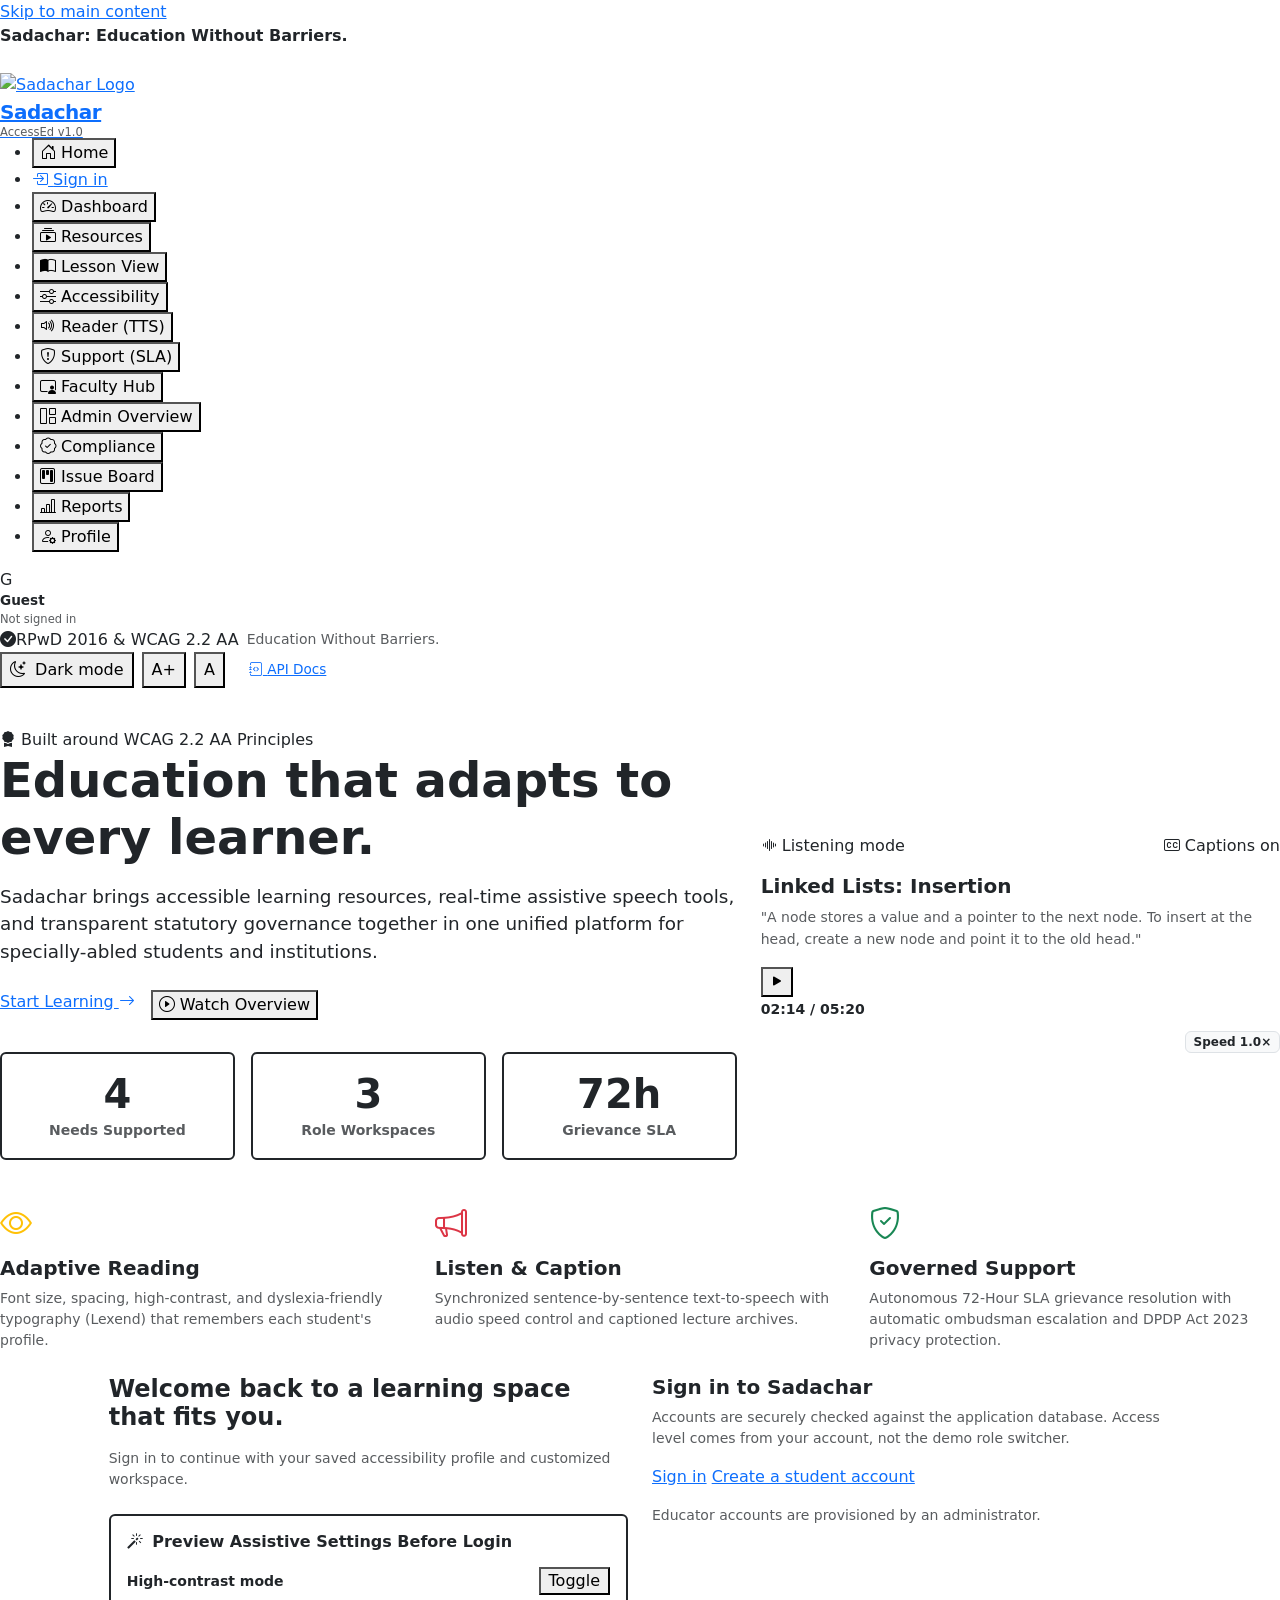
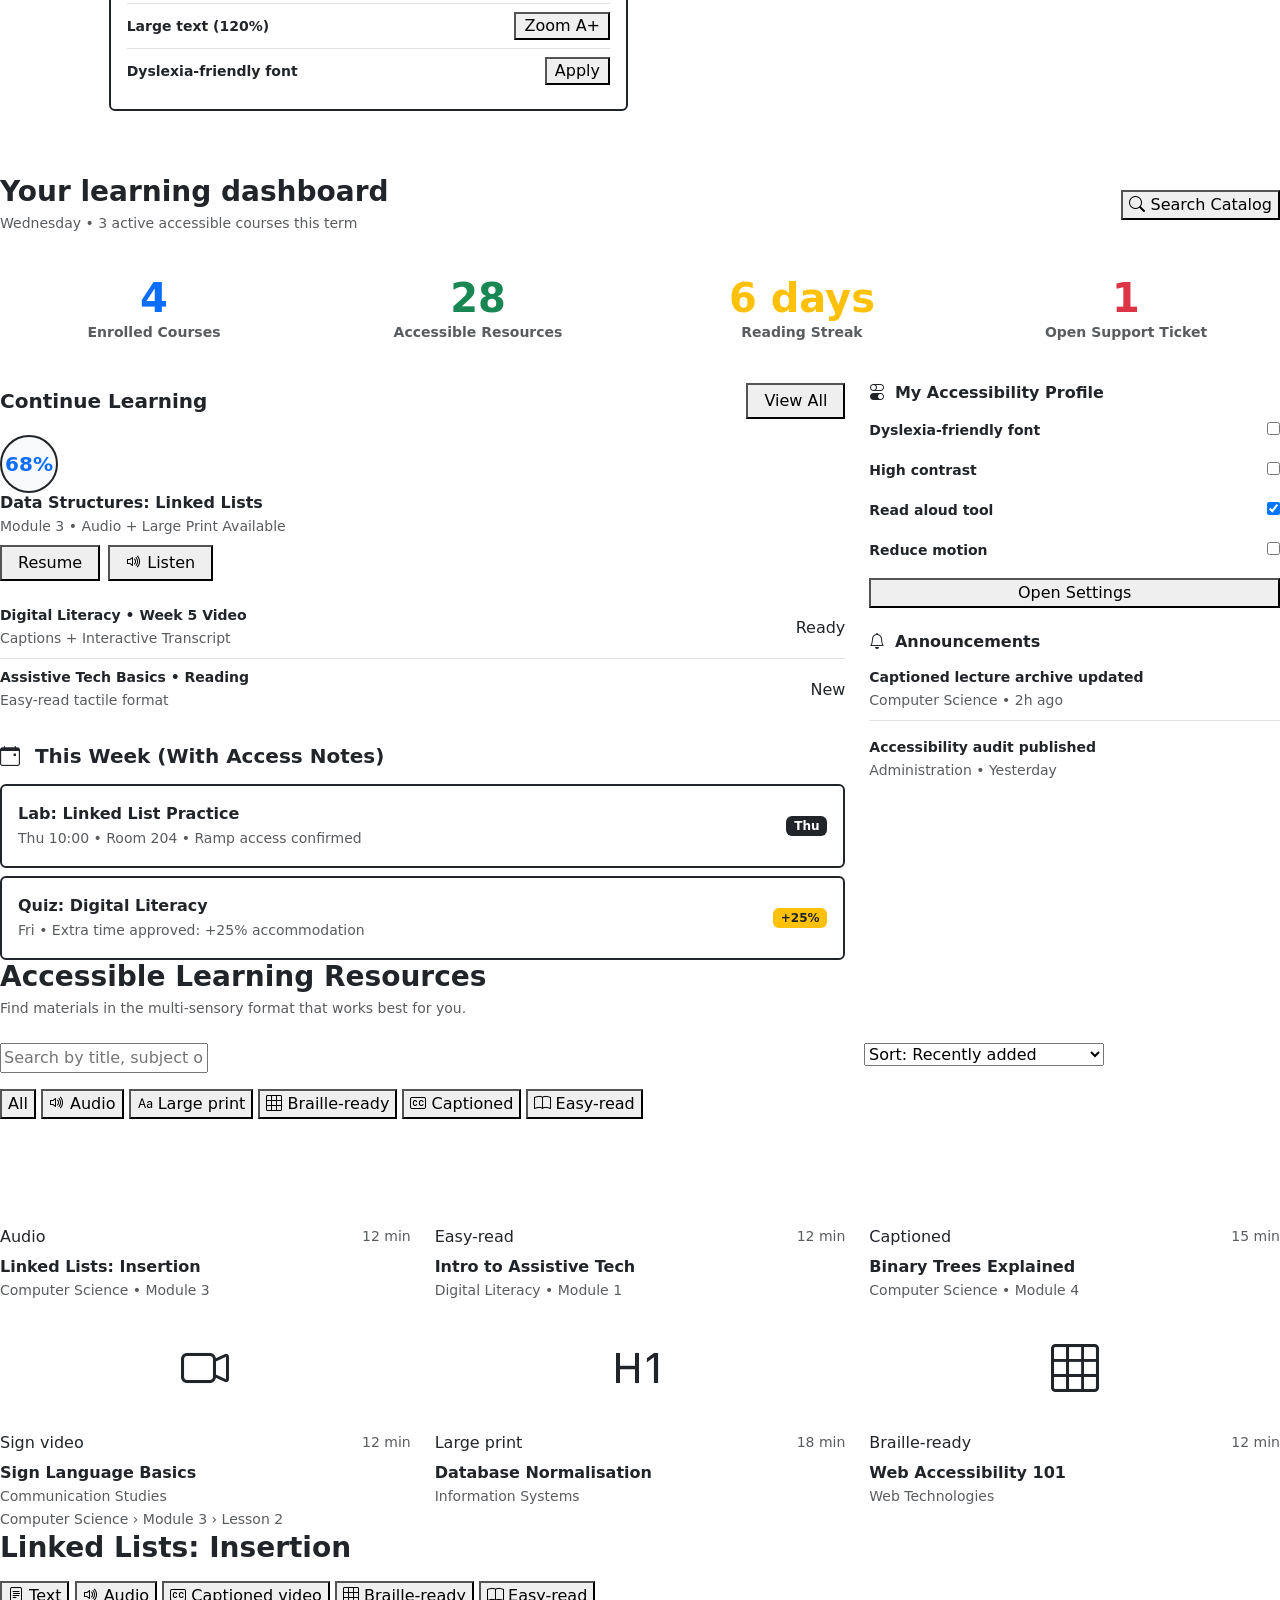
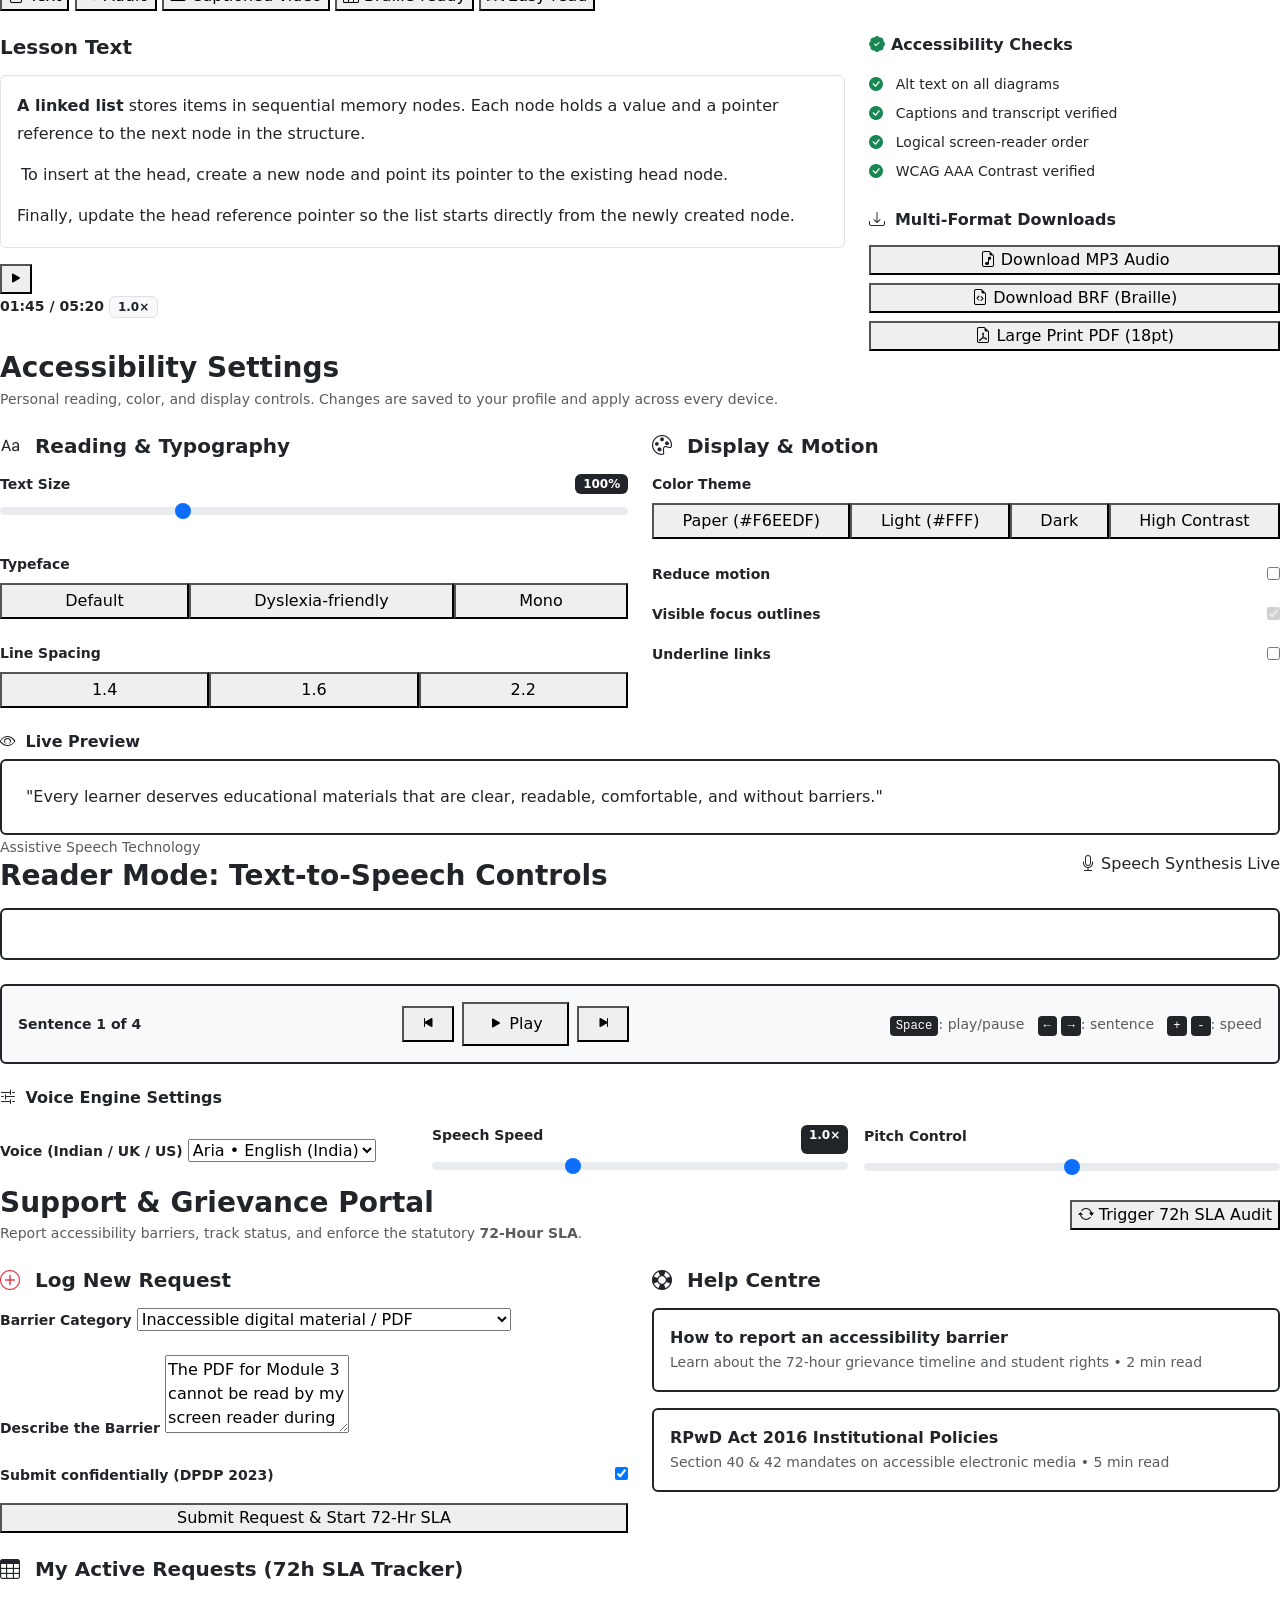
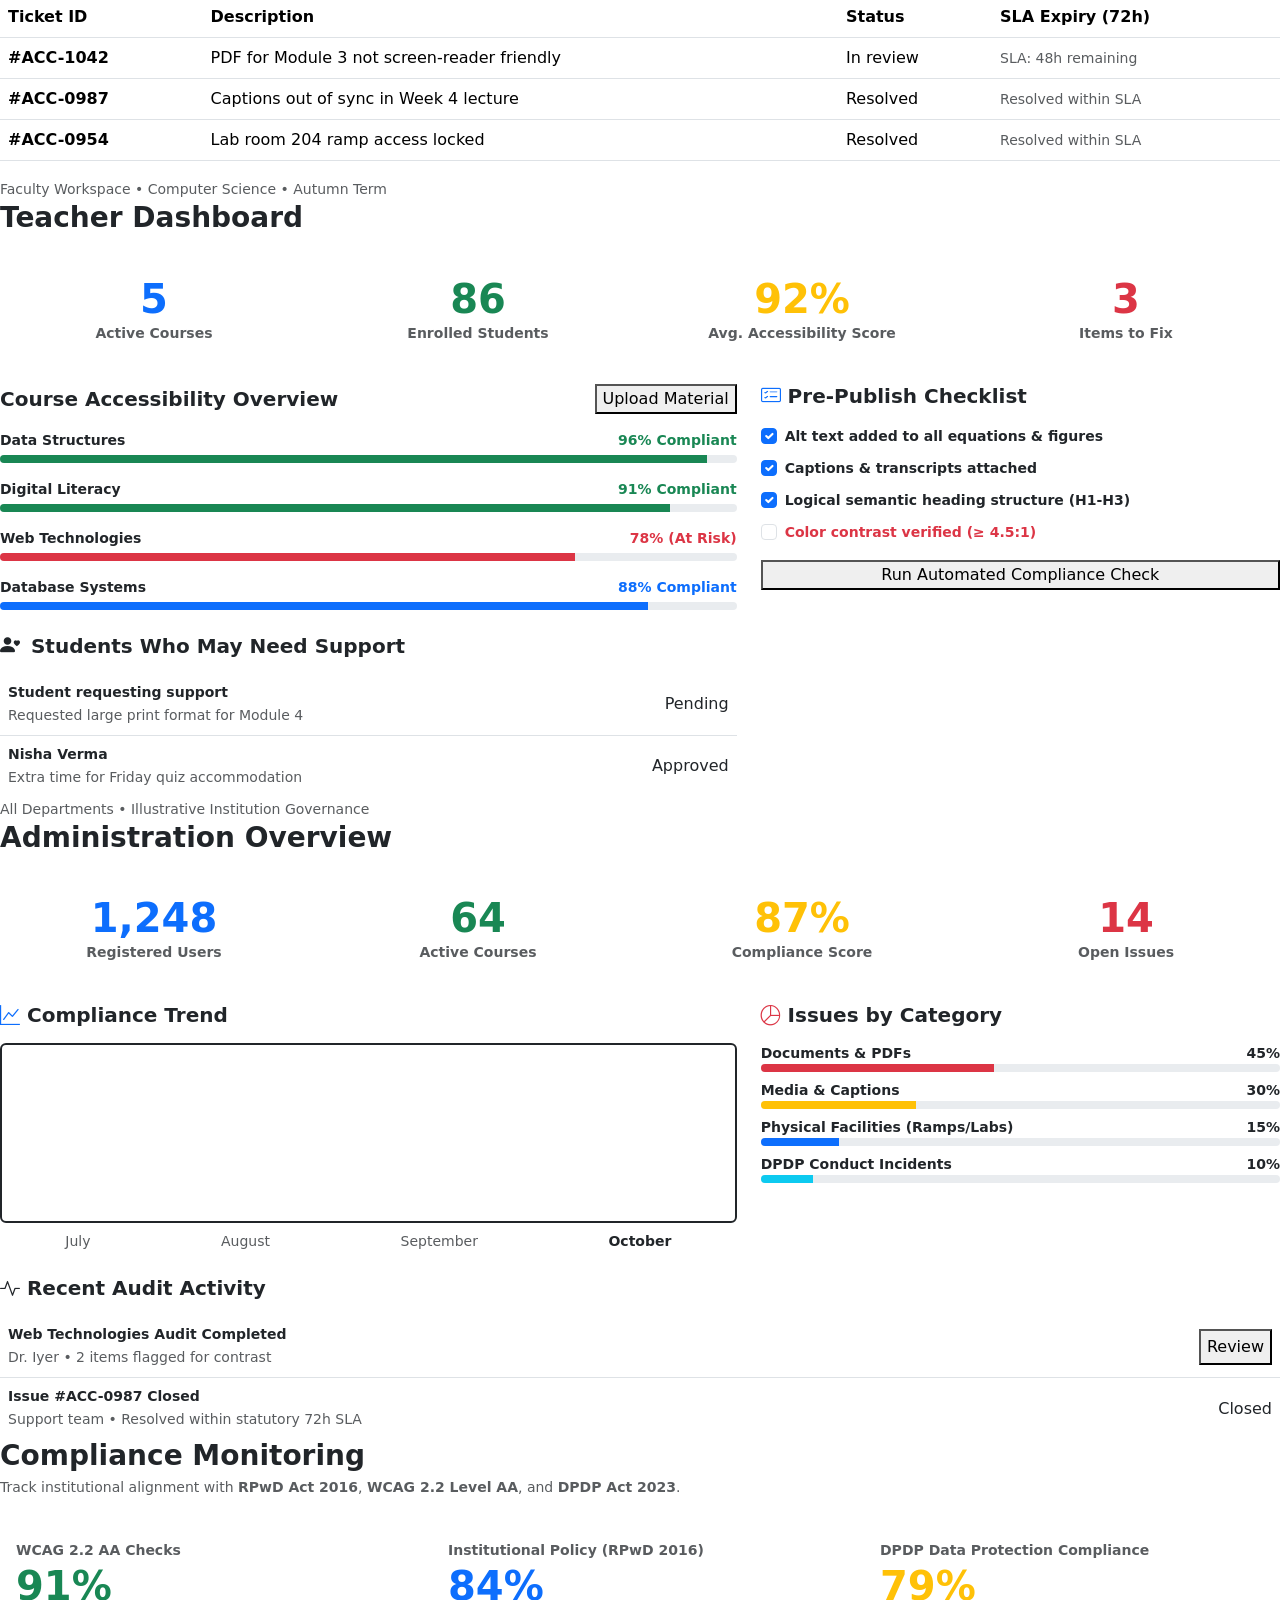
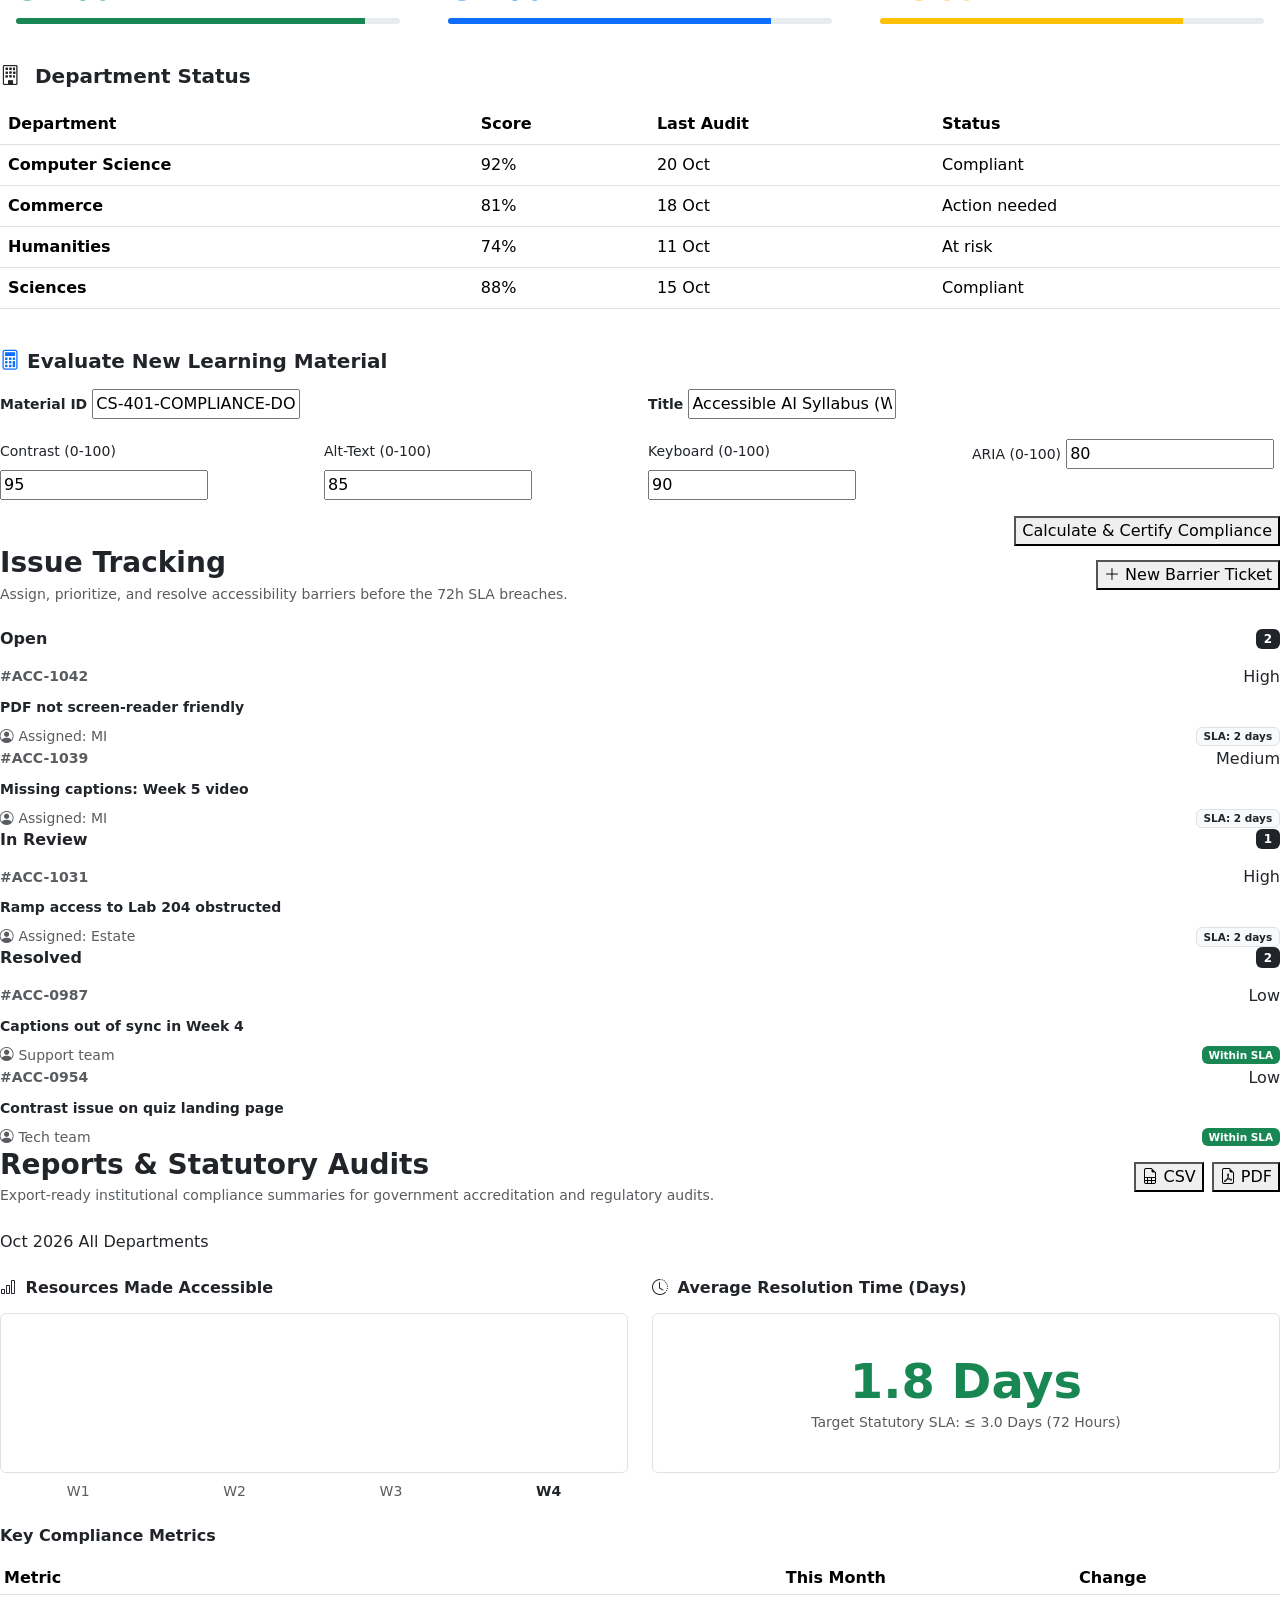
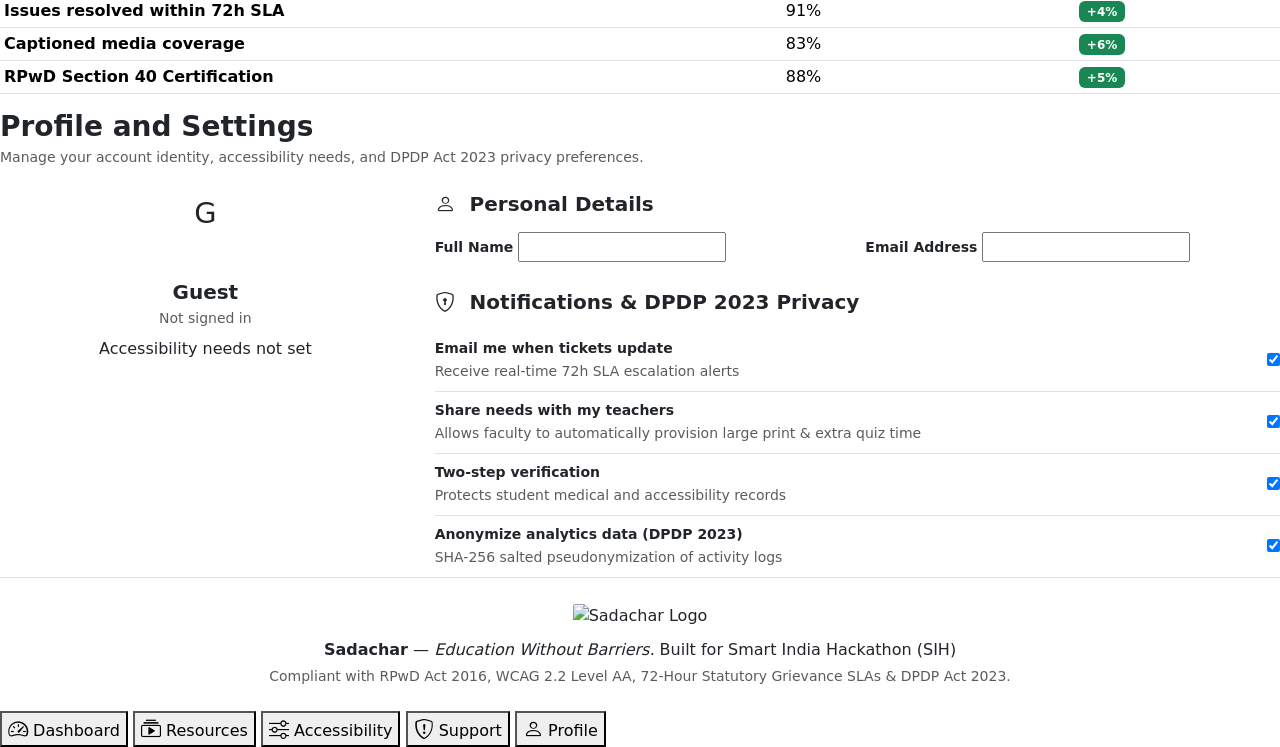
==== commit 0f89180c: "add more feature" ====
--- a/src/SakshamGovernance.Web/wwwroot/index.html
+++ b/src/SakshamGovernance.Web/wwwroot/index.html
@@ -13,7 +13,7 @@
     <!-- AccessEd / Sadachar Design Tokens & Styles -->
     <link rel="stylesheet" href="/css/accessed.css">
 </head>
-<body data-role="student">
+<body data-role="public">
 
     <!-- Screen Reader Announcer -->
     <div id="screen-announcer" class="visually-hidden" aria-live="polite"></div>
@@ -21,55 +21,11 @@
     <!-- Skip Link (WCAG 2.2 Bypass Blocks) -->
     <a href="#main-app-content" class="skip-to-content">Skip to main content</a>
 
-    <!-- ======================================================================
-         Top SIH Demonstration Control Bar (Quick Switch Between All 14 Screens)
-         ====================================================================== -->
     <header class="demo-control-bar" role="banner">
         <div class="d-flex align-items-center gap-2">
-            <span class="badge bg-warning text-dark fw-bold px-2 py-1">SIH 2026 DEMO</span>
             <strong>Sadachar: Education Without Barriers.</strong>
-            <span class="text-white-50 d-none d-md-inline">| UI/UX Design System v1.0 (14 Screens)</span>
         </div>
-        <div class="d-flex align-items-center gap-3">
-            <div class="d-flex align-items-center gap-1">
-                <label for="sih-role-select" class="text-white-50 small fw-semibold">Role:</label>
-                <select id="sih-role-select" aria-label="Switch User Role">
-                    <option value="student">Student (Aarav)</option>
-                    <option value="teacher">Teacher (Dr. Iyer)</option>
-                    <option value="admin">Admin (Ombudsman)</option>
-                    <option value="public">Public (Landing / Login)</option>
-                </select>
-            </div>
-            <div class="d-flex align-items-center gap-1">
-                <label for="sih-screen-select" class="text-white-50 small fw-semibold">Screen:</label>
-                <select id="sih-screen-select" aria-label="Navigate Directly to any of the 14 Screens">
-                    <optgroup label="Public Screens">
-                        <option value="screen-landing">1. Landing Page</option>
-                        <option value="screen-login">2. Login & Register</option>
-                    </optgroup>
-                    <optgroup label="Student Screens">
-                        <option value="screen-student-dash">3. Student Dashboard</option>
-                        <option value="screen-resources">4. Accessible Learning Resources</option>
-                        <option value="screen-course-details">5. Course & Material Details</option>
-                        <option value="screen-accessibility-settings">6. Accessibility Settings</option>
-                        <option value="screen-tts-reader">7. Text-to-Speech Controls</option>
-                        <option value="screen-support">8. Support & Complaint Portal (72h SLA)</option>
-                    </optgroup>
-                    <optgroup label="Teacher Screens">
-                        <option value="screen-teacher-dash">9. Teacher Dashboard</option>
-                    </optgroup>
-                    <optgroup label="Administrator Screens">
-                        <option value="screen-admin-dash">10. Admin Dashboard</option>
-                        <option value="screen-compliance">11. Compliance Monitoring (RPwD/WCAG)</option>
-                        <option value="screen-kanban">12. Issue Tracking (Kanban Board)</option>
-                        <option value="screen-reports">13. Reports & Audits (CSV Export)</option>
-                    </optgroup>
-                    <optgroup label="All Roles">
-                        <option value="screen-profile">14. Profile & Privacy Settings</option>
-                    </optgroup>
-                </select>
-            </div>
-        </div>
+        <a id="account-nav-link" class="text-white" href="/Account/Login">Sign in</a>
     </header>
 
     <!-- ======================================================================
@@ -94,7 +50,10 @@
                     <li class="sidebar-nav-item" data-screen="screen-landing" data-roles="public,all">
                         <button><i class="bi bi-house-door" aria-hidden="true"></i> <span>Home</span></button>
                     </li>
-                    <li class="sidebar-nav-item active" data-screen="screen-student-dash" data-roles="student">
+                    <li class="sidebar-nav-item" data-screen="screen-login" data-roles="public">
+                        <a href="/Account/Login"><i class="bi bi-box-arrow-in-right" aria-hidden="true"></i> <span>Sign in</span></a>
+                    </li>
+                    <li class="sidebar-nav-item" data-screen="screen-student-dash" data-roles="student">
                         <button><i class="bi bi-speedometer2" aria-hidden="true"></i> <span>Dashboard</span></button>
                     </li>
                     <li class="sidebar-nav-item" data-screen="screen-resources" data-roles="student,teacher">
@@ -127,7 +86,7 @@
                     <li class="sidebar-nav-item" data-screen="screen-reports" data-roles="admin">
                         <button><i class="bi bi-bar-chart-line" aria-hidden="true"></i> <span>Reports</span></button>
                     </li>
-                    <li class="sidebar-nav-item" data-screen="screen-profile" data-roles="student,teacher,admin,all">
+                    <li class="sidebar-nav-item" data-screen="screen-profile" data-roles="student,teacher,admin">
                         <button><i class="bi bi-person-gear" aria-hidden="true"></i> <span>Profile</span></button>
                     </li>
                 </ul>
@@ -135,10 +94,10 @@
 
             <!-- User Status Pill -->
             <div class="sidebar-user-pill">
-                <div class="user-avatar" id="sidebar-user-avatar">AS</div>
+                <div class="user-avatar" id="sidebar-user-avatar">G</div>
                 <div class="user-info" style="line-height: 1.2;">
-                    <strong class="d-block" id="sidebar-user-name" style="font-size: 0.85rem;">Aarav Sharma</strong>
-                    <small class="text-muted" id="sidebar-user-role" style="font-size: 0.72rem;">Student • Low vision</small>
+                    <strong class="d-block" id="sidebar-user-name" style="font-size: 0.85rem;">Guest</strong>
+                    <small class="text-muted" id="sidebar-user-role" style="font-size: 0.72rem;">Not signed in</small>
                 </div>
             </div>
         </aside>
@@ -187,9 +146,9 @@
                                 <strong>Sadachar</strong> brings accessible learning resources, real-time assistive speech tools, and transparent statutory governance together in one unified platform for specially-abled students and institutions.
                             </p>
                             <div class="d-flex flex-wrap gap-3 mb-4">
-                                <button class="btn-accessed-primary" onclick="switchRole('student')">
+                                <a class="btn-accessed-primary" href="/Account/Login">
                                     Start Learning <i class="bi bi-arrow-right"></i>
-                                </button>
+                                </a>
                                 <button class="btn-accessed-secondary" onclick="navigateToScreen('screen-course-details')">
                                     <i class="bi bi-play-circle"></i> Watch Overview
                                 </button>
@@ -301,35 +260,11 @@
 
                         <div class="col-lg-5 col-md-6">
                             <div class="accessed-card bg-white">
-                                <div class="d-flex gap-2 mb-3 pb-2 border-bottom">
-                                    <button class="btn-accessed-primary flex-fill">Sign In</button>
-                                    <button class="btn-accessed-secondary flex-fill">Register</button>
-                                </div>
-
-                                <form onsubmit="event.preventDefault(); switchRole('student');">
-                                    <div class="mb-3">
-                                        <label for="login-email" class="form-label small fw-bold">Email Address</label>
-                                        <input type="email" id="login-email" class="accessed-input" value="aarav.sharma@college.edu" required>
-                                    </div>
-                                    <div class="mb-3">
-                                        <label for="login-pass" class="form-label small fw-bold">Password</label>
-                                        <input type="password" id="login-pass" class="accessed-input" value="SecurePassword123" required>
-                                    </div>
-                                    <div class="d-flex justify-content-between align-items-center mb-3">
-                                        <label class="small"><input type="checkbox" checked> Remember me</label>
-                                        <a href="#" class="small text-decoration-none">Forgot password?</a>
-                                    </div>
-                                    <button type="submit" class="btn-accessed-primary w-100 py-2 mb-3">Sign In</button>
-                                </form>
-
-                                <div class="pt-2 text-center border-top">
-                                    <small class="text-muted d-block mb-2">Or quick-switch profile:</small>
-                                    <div class="btn-group w-100">
-                                        <button class="btn btn-outline-dark btn-sm fw-bold" onclick="switchRole('student')">Student</button>
-                                        <button class="btn btn-outline-dark btn-sm fw-bold" onclick="switchRole('teacher')">Teacher</button>
-                                        <button class="btn btn-outline-dark btn-sm fw-bold" onclick="switchRole('admin')">Admin</button>
-                                    </div>
-                                </div>
+                                <h3 class="h5 fw-bold mb-2">Sign in to Sadachar</h3>
+                                <p class="text-muted small">Accounts are securely checked against the application database. Access level comes from your account, not the demo role switcher.</p>
+                                <a href="/Account/Login?returnUrl=%2F" class="btn-accessed-primary w-100 mb-3">Sign in</a>
+                                <a href="/Account/Register" class="btn-accessed-secondary w-100">Create a student account</a>
+                                <p class="small text-muted mt-3 mb-0">Educator accounts are provisioned by an administrator.</p>
                             </div>
                         </div>
                     </div>
@@ -341,7 +276,7 @@
                 <section id="screen-student-dash" class="screen-view" aria-labelledby="screen3-heading">
                     <div class="d-flex flex-wrap justify-content-between align-items-center mb-4">
                         <div>
-                            <h1 id="screen3-heading" class="h3 fw-bold mb-1">Good morning, Aarav</h1>
+                            <h1 id="screen3-heading" class="h3 fw-bold mb-1">Your learning dashboard</h1>
                             <p class="text-muted mb-0 small">Wednesday • 3 active accessible courses this term</p>
                         </div>
                         <button class="btn-accessed-secondary btn-sm" onclick="navigateToScreen('screen-resources')">
@@ -1038,7 +973,7 @@
                                 <h3 class="h5 fw-bold mb-3"><i class="bi bi-person-heart me-1"></i> Students Who May Need Support</h3>
                                 <div class="d-flex justify-content-between align-items-center p-2 border-bottom">
                                     <div>
-                                        <strong class="d-block small">Aarav Sharma</strong>
+                                        <strong class="d-block small">Student requesting support</strong>
                                         <small class="text-muted">Requested large print format for Module 4</small>
                                     </div>
                                     <span class="status-chip in-review">Pending</span>
@@ -1493,10 +1428,10 @@
                     <div class="row g-4">
                         <div class="col-lg-4">
                             <div class="accessed-card bg-white text-center">
-                                <div class="user-avatar mx-auto mb-3" style="width: 72px; height: 72px; font-size: 1.8rem;">AS</div>
-                                <h3 class="h5 fw-bold mb-1">Aarav Sharma</h3>
-                                <p class="text-muted small mb-2">Student • BCA Semester 5</p>
-                                <span class="status-chip in-review">Low vision</span>
+                                <div class="user-avatar mx-auto mb-3" id="profile-avatar" style="width: 72px; height: 72px; font-size: 1.8rem;">G</div>
+                                <h3 class="h5 fw-bold mb-1" id="profile-display-name">Guest</h3>
+                                <p class="text-muted small mb-2" id="profile-display-role">Not signed in</p>
+                                <span class="status-chip in-review" id="profile-disability">Accessibility needs not set</span>
                             </div>
                         </div>
 
@@ -1506,11 +1441,11 @@
                                 <div class="row g-3">
                                     <div class="col-md-6">
                                         <label for="prof-name" class="form-label small fw-bold">Full Name</label>
-                                        <input type="text" id="prof-name" class="accessed-input" value="Aarav Sharma">
+                                        <input type="text" id="prof-name" class="accessed-input" readonly>
                                     </div>
                                     <div class="col-md-6">
                                         <label for="prof-email" class="form-label small fw-bold">Email Address</label>
-                                        <input type="email" id="prof-email" class="accessed-input" value="aarav@college.edu">
+                                        <input type="email" id="prof-email" class="accessed-input" readonly>
                                     </div>
                                 </div>
                             </div>
@@ -1603,6 +1538,6 @@
     </nav>
 
     <!-- Core Interactive Script -->
-    <script src="/js/accessed.js"></script>
+    <script src="/js/accessed.js?v=account-session-1"></script>
 </body>
 </html>
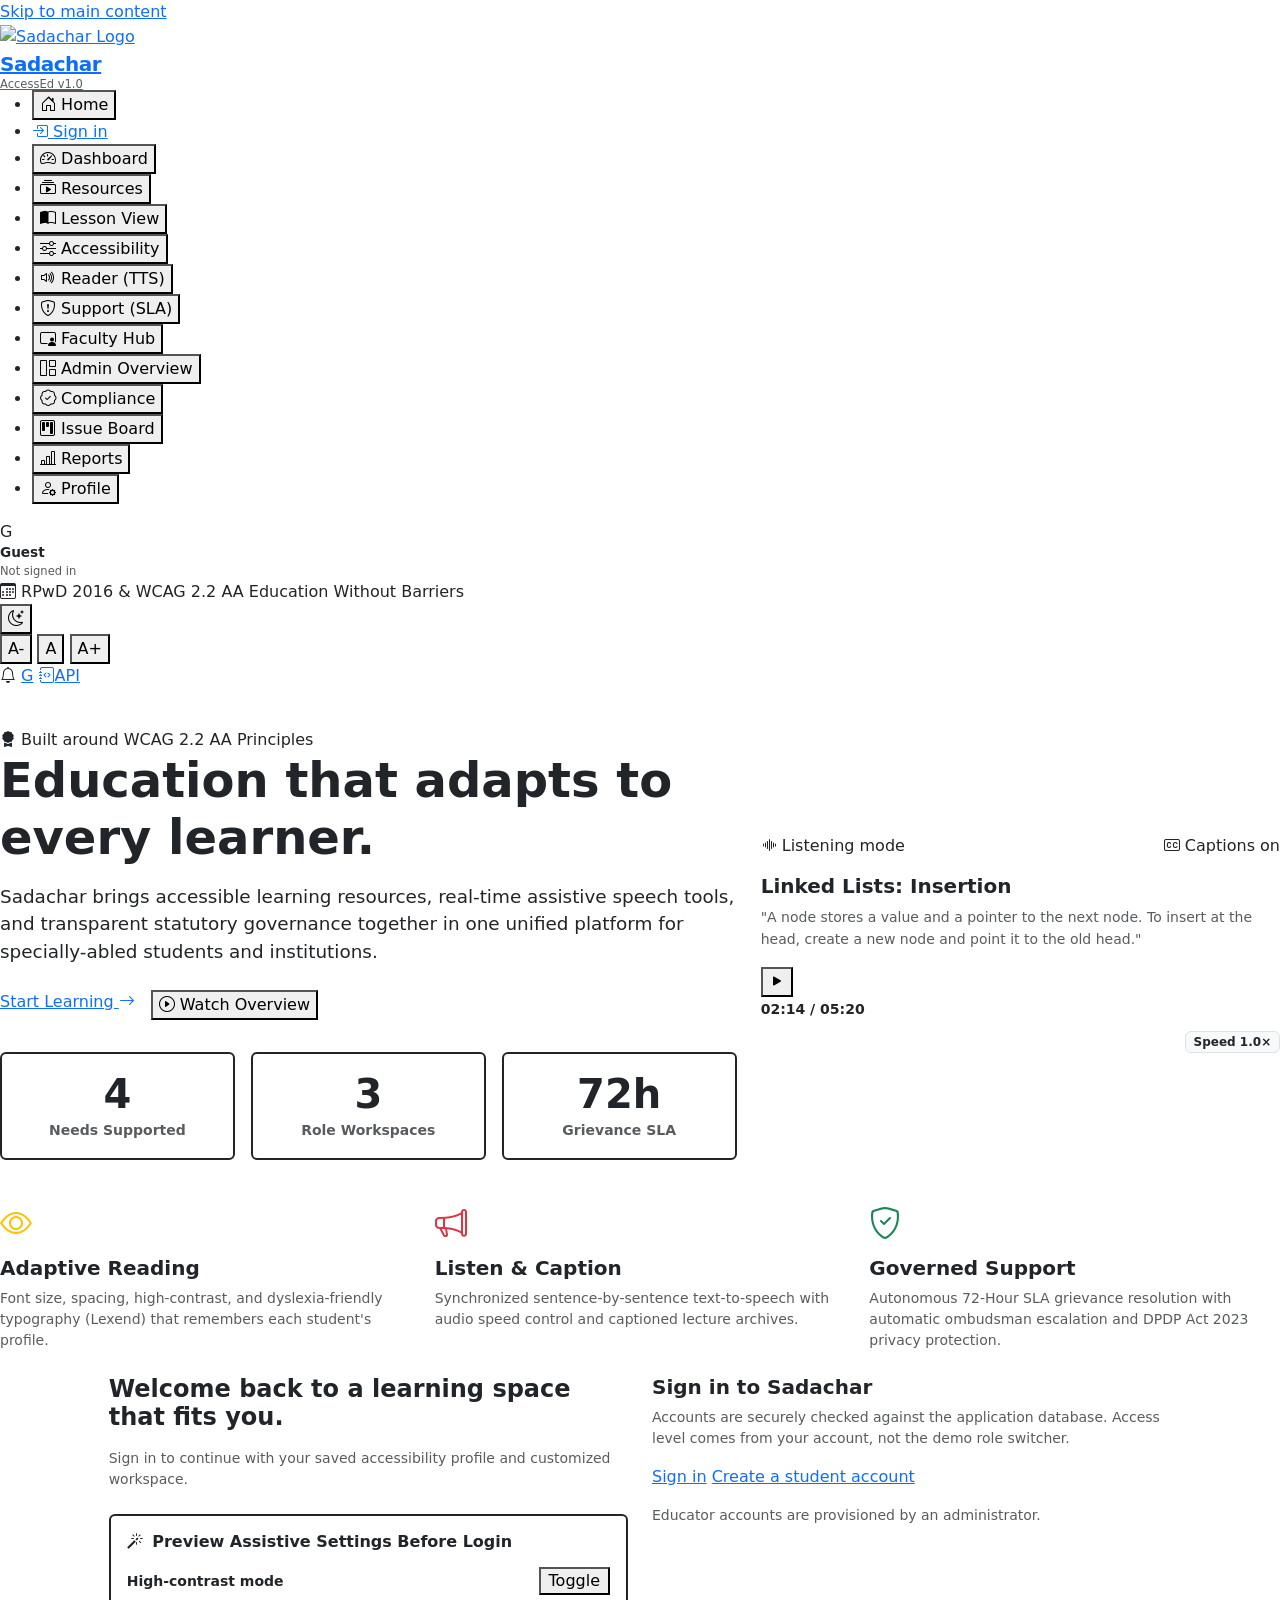
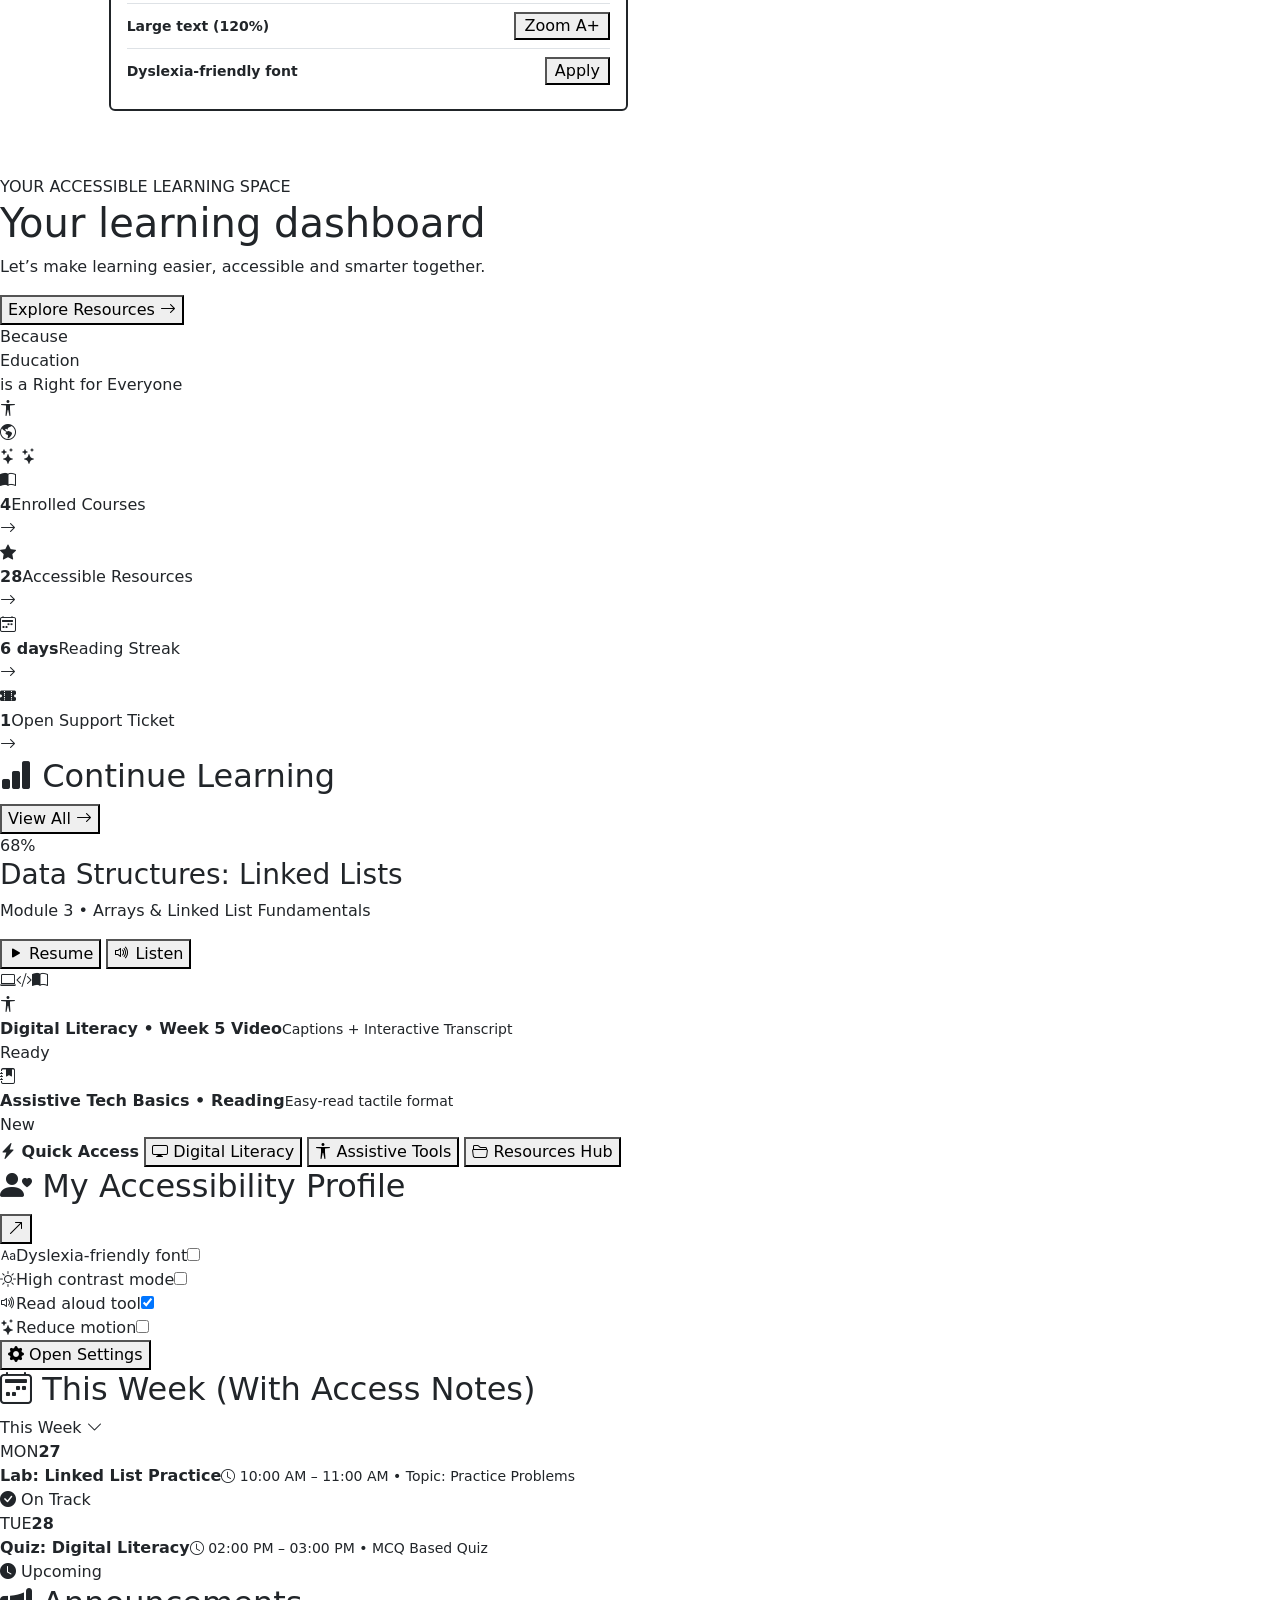
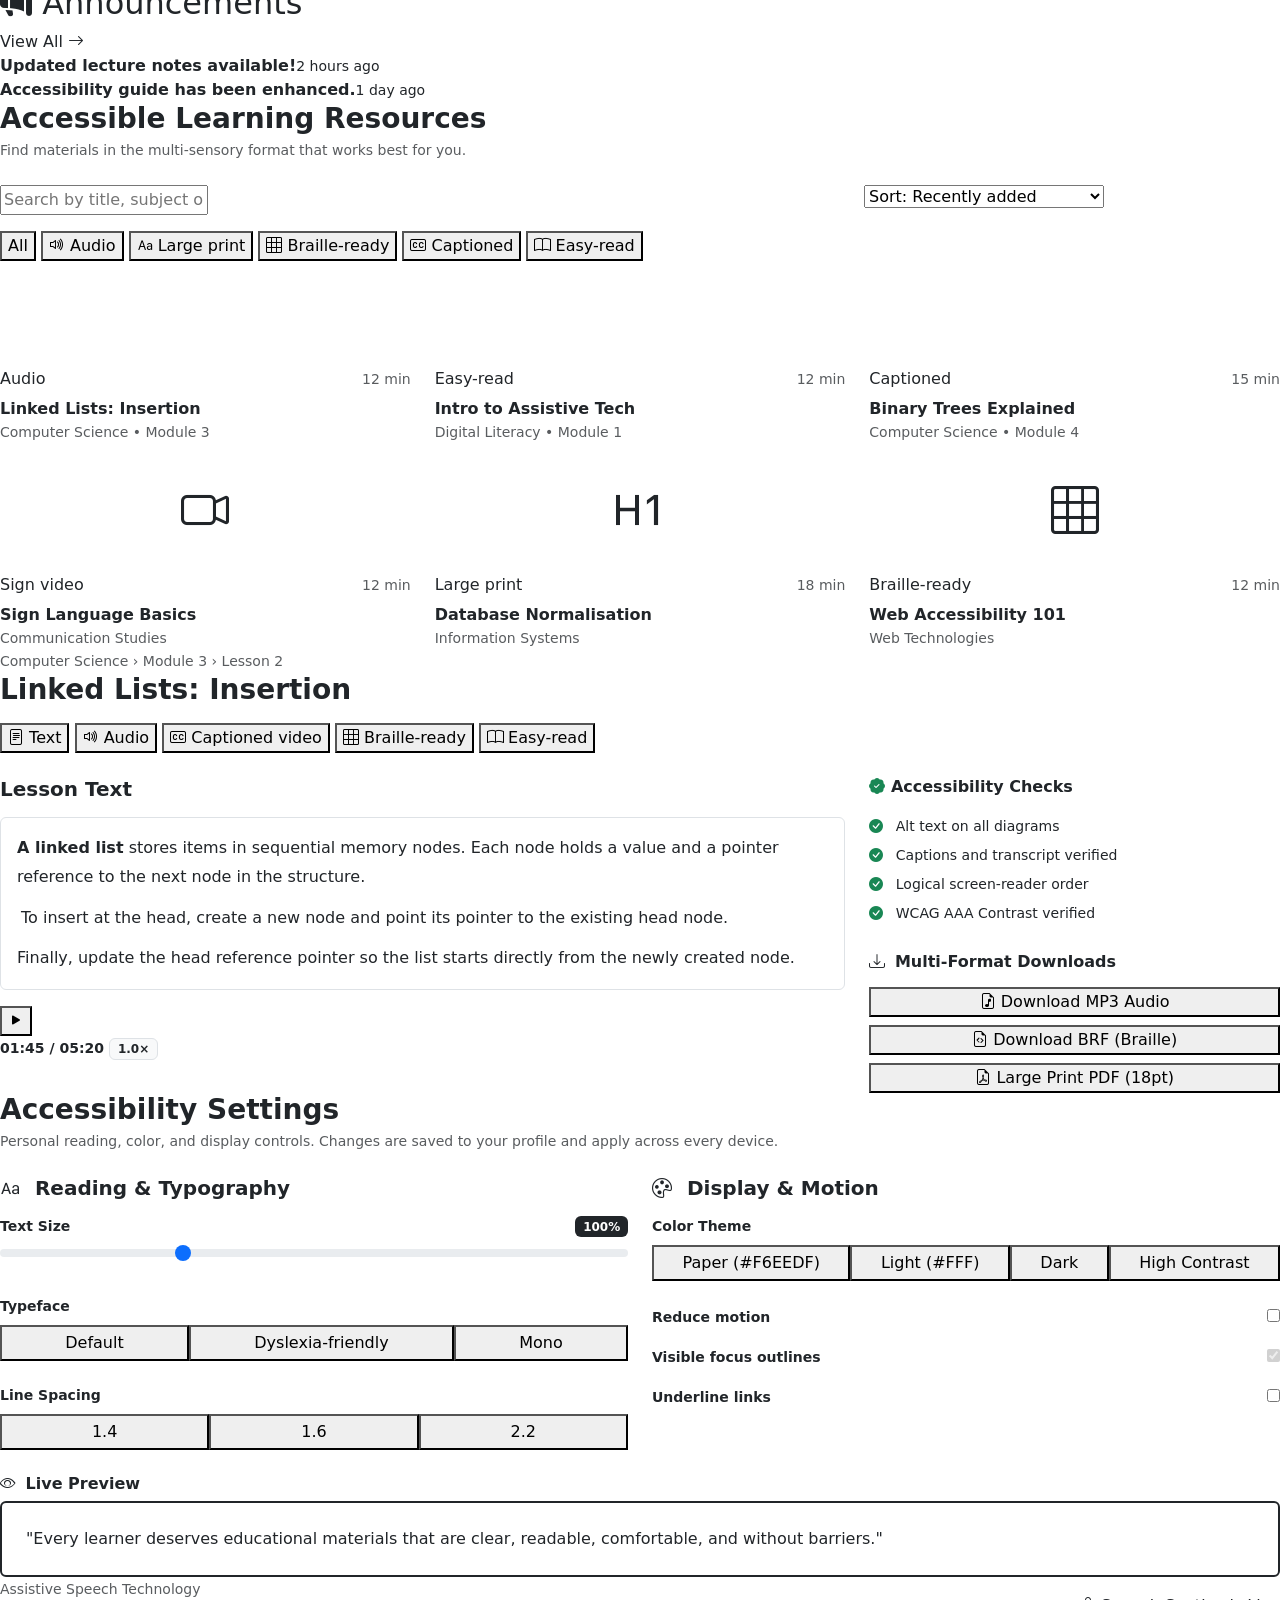
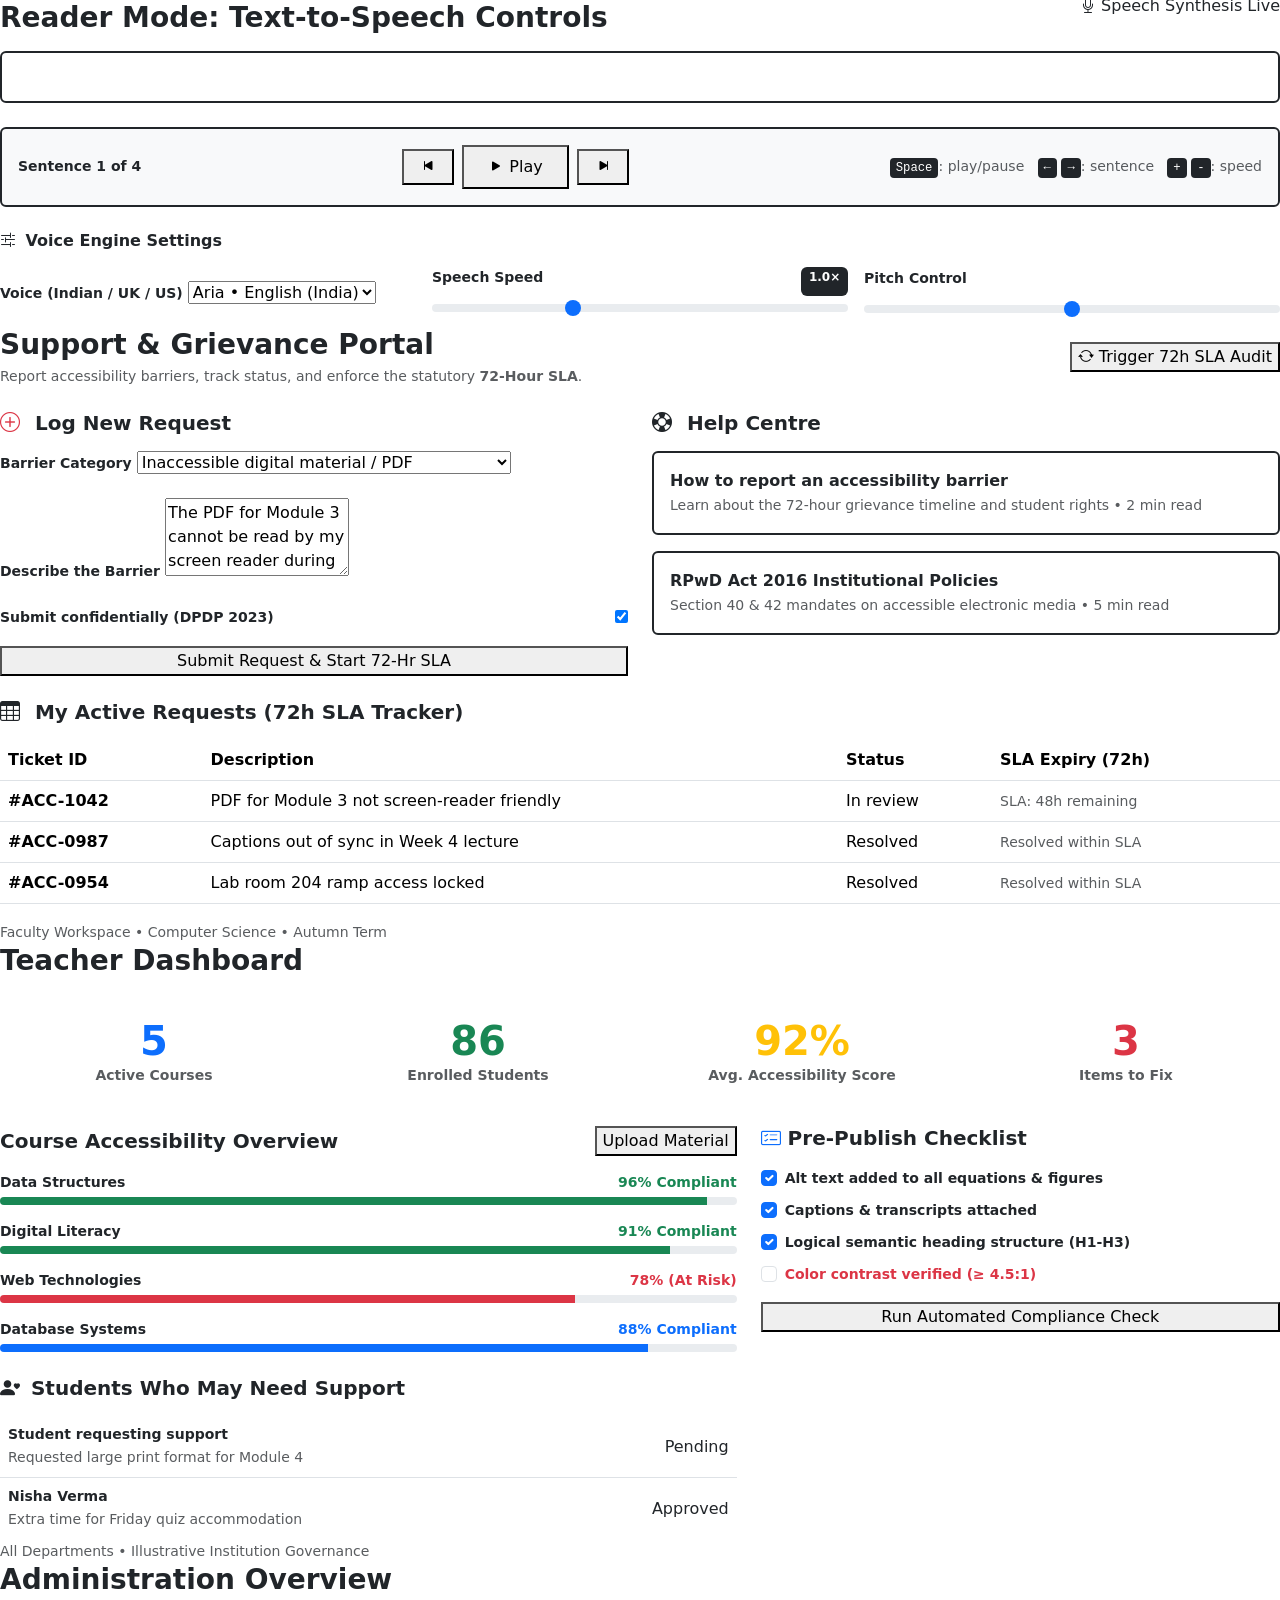
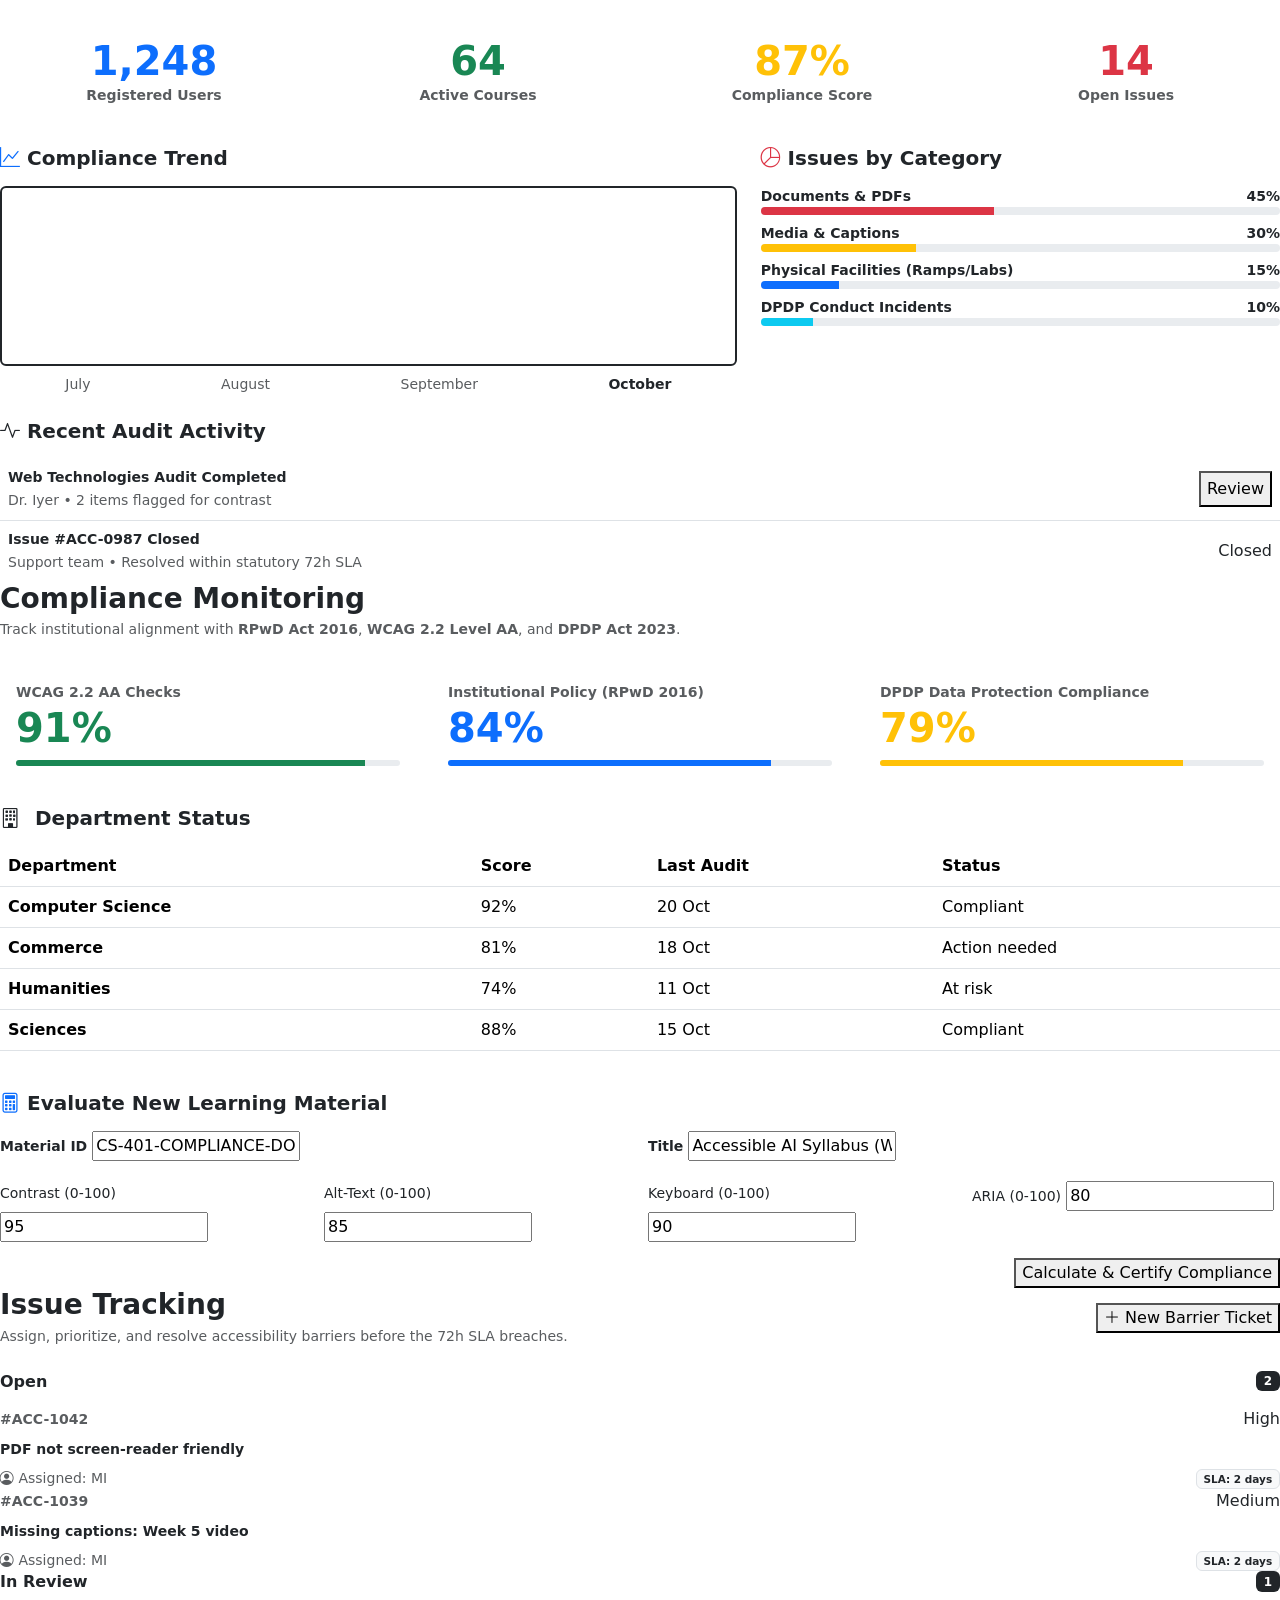
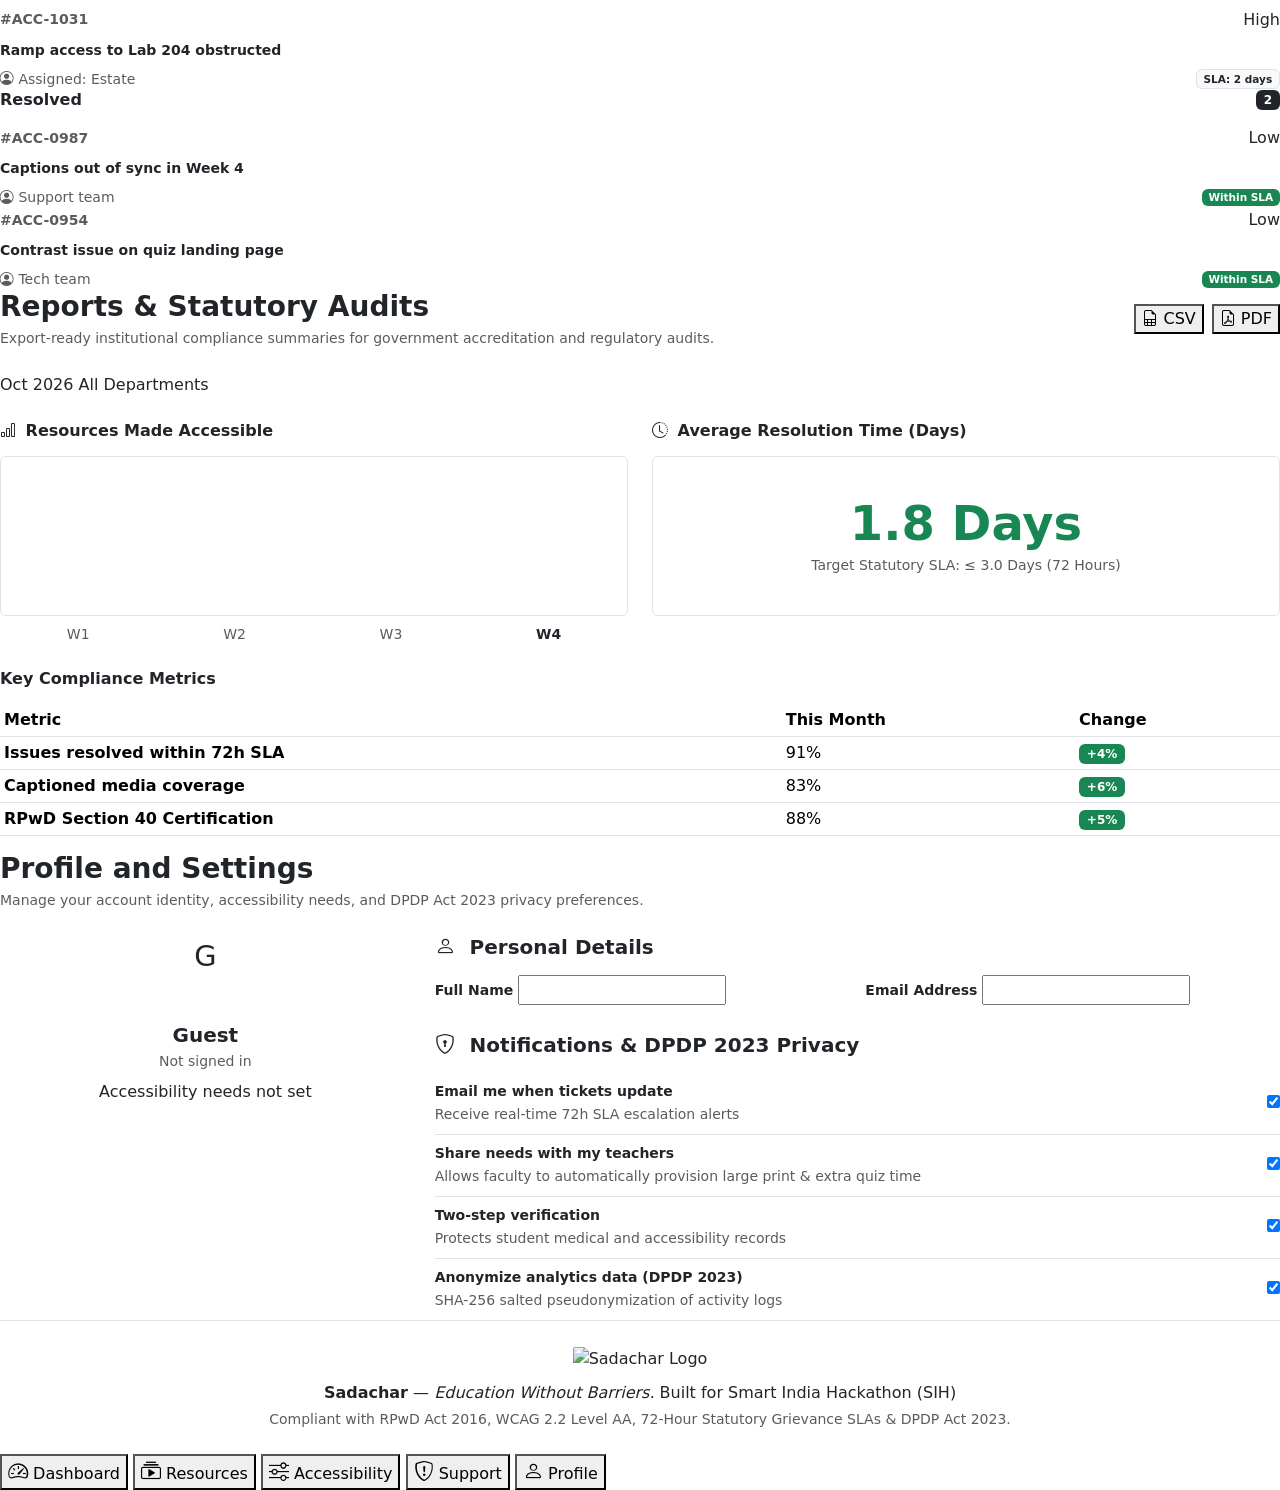
==== commit c2156809: "Redesign student dashboard themes Add responsive dashboard layout and coordinated light and dark the" ====
--- a/src/SakshamGovernance.Web/wwwroot/index.html
+++ b/src/SakshamGovernance.Web/wwwroot/index.html
@@ -11,7 +11,7 @@
     <link rel="stylesheet" href="https://cdn.jsdelivr.net/npm/bootstrap-icons@1.11.3/font/bootstrap-icons.min.css">
 
     <!-- AccessEd / Sadachar Design Tokens & Styles -->
-    <link rel="stylesheet" href="/css/accessed.css">
+    <link rel="stylesheet" href="/css/accessed.css?v=dashboard-redesign-1">
 </head>
 <body data-role="public">
 
@@ -20,13 +20,6 @@
 
     <!-- Skip Link (WCAG 2.2 Bypass Blocks) -->
     <a href="#main-app-content" class="skip-to-content">Skip to main content</a>
-
-    <header class="demo-control-bar" role="banner">
-        <div class="d-flex align-items-center gap-2">
-            <strong>Sadachar: Education Without Barriers.</strong>
-        </div>
-        <a id="account-nav-link" class="text-white" href="/Account/Login">Sign in</a>
-    </header>
 
     <!-- ======================================================================
          Main App Layout: Fixed 240px Sidebar + Header Topbar + Content
@@ -107,22 +100,28 @@
 
             <!-- Topbar Header -->
             <header class="app-topbar" role="region" aria-label="Header Utilities">
-                <div class="d-flex align-items-center gap-2">
-                    <span class="status-chip forest d-none d-sm-inline-flex">
-                        <i class="bi bi-check-circle-fill"></i> RPwD 2016 & WCAG 2.2 AA
+                <div class="topbar-context">
+                    <span class="topbar-program"><i class="bi bi-calendar3"></i> RPwD 2016 & WCAG 2.2 AA</span>
+                    <span class="topbar-divider" aria-hidden="true"></span>
+                    <span class="topbar-motto">Education Without Barriers</span>
+                </div>
+
+                <!-- Accessibility Quick Toggles -->
+                <div class="topbar-actions">
+                    <button class="theme-toggle" id="quick-contrast-btn" aria-label="Switch to dark mode" title="Switch to dark mode">
+                        <i class="bi bi-moon-stars"></i>
+                    </button>
+                    <div class="font-controls" aria-label="Text size controls">
+                        <button id="quick-font-decrease" aria-label="Decrease text size" title="Decrease text size">A-</button>
+                        <button id="quick-font-reset" aria-label="Reset text size" title="Reset text size">A</button>
+                        <button id="quick-font-increase" aria-label="Increase text size" title="Increase text size">A+</button>
+                    </div>
+                    <span class="notification-button" role="img" aria-label="Notifications">
+                        <i class="bi bi-bell"></i><span class="notification-dot" aria-hidden="true"></span>
                     </span>
-                    <span class="text-muted d-none d-lg-inline small">Education Without Barriers.</span>
-                </div>
-
-                <!-- Accessibility Quick Toggles -->
-                <div class="d-flex align-items-center gap-2">
-                    <button class="btn-accessed-secondary py-1 px-2" id="quick-contrast-btn" aria-label="Toggle dark theme" title="Dark mode">
-                        <i class="bi bi-moon-stars"></i> <span class="d-none d-md-inline ms-1">Dark mode</span>
-                    </button>
-                    <button class="btn-accessed-secondary py-1 px-2" id="quick-font-increase" aria-label="Increase Text Size" title="Font Larger">A+</button>
-                    <button class="btn-accessed-secondary py-1 px-2" id="quick-font-reset" aria-label="Reset Text Size" title="Reset Font">A</button>
-                    <a href="/swagger" target="_blank" class="btn-accessed-primary py-1 px-3" style="font-size: 0.85rem;">
-                        <i class="bi bi-journal-code"></i> <span class="d-none d-sm-inline">API Docs</span>
+                    <a id="account-nav-link" class="account-avatar" href="/Account/Login" aria-label="Sign in">G</a>
+                    <a href="/swagger" target="_blank" class="api-docs-link">
+                        <i class="bi bi-journal-code"></i><span>API</span>
                     </a>
                 </div>
             </header>
@@ -274,153 +273,106 @@
                      SCREEN 3: STUDENT DASHBOARD
                      ============================================================== -->
                 <section id="screen-student-dash" class="screen-view" aria-labelledby="screen3-heading">
-                    <div class="d-flex flex-wrap justify-content-between align-items-center mb-4">
-                        <div>
-                            <h1 id="screen3-heading" class="h3 fw-bold mb-1">Your learning dashboard</h1>
-                            <p class="text-muted mb-0 small">Wednesday • 3 active accessible courses this term</p>
-                        </div>
-                        <button class="btn-accessed-secondary btn-sm" onclick="navigateToScreen('screen-resources')">
-                            <i class="bi bi-search"></i> Search Catalog
-                        </button>
-                    </div>
-
-                    <!-- 4 Metric Cards -->
-                    <div class="row g-3 mb-4">
-                        <div class="col-6 col-lg-3">
-                            <div class="accessed-card p-3 mb-0 text-center">
-                                <div class="display-6 fw-bold text-primary">4</div>
-                                <div class="small fw-semibold text-muted">Enrolled Courses</div>
-                            </div>
-                        </div>
-                        <div class="col-6 col-lg-3">
-                            <div class="accessed-card p-3 mb-0 text-center">
-                                <div class="display-6 fw-bold text-success">28</div>
-                                <div class="small fw-semibold text-muted">Accessible Resources</div>
-                            </div>
-                        </div>
-                        <div class="col-6 col-lg-3">
-                            <div class="accessed-card p-3 mb-0 text-center">
-                                <div class="display-6 fw-bold text-warning">6 days</div>
-                                <div class="small fw-semibold text-muted">Reading Streak</div>
-                            </div>
-                        </div>
-                        <div class="col-6 col-lg-3">
-                            <div class="accessed-card p-3 mb-0 text-center">
-                                <div class="display-6 fw-bold text-danger">1</div>
-                                <div class="small fw-semibold text-muted">Open Support Ticket</div>
-                            </div>
-                        </div>
-                    </div>
-
-                    <div class="row g-4">
-                        <!-- Left Column: Continue Learning & Schedule -->
-                        <div class="col-lg-8">
-                            <!-- Continue Learning Card -->
-                            <div class="accessed-card mb-4 bg-white">
-                                <div class="d-flex justify-content-between align-items-center mb-3">
-                                    <h3 class="h5 fw-bold mb-0">Continue Learning</h3>
-                                    <button class="btn-accessed-secondary py-1 px-3 btn-sm" onclick="navigateToScreen('screen-resources')">View All</button>
-                                </div>
-                                <div class="progress-stat-pill mb-3">
-                                    <div class="d-flex align-items-center justify-content-center bg-light border border-2 border-dark rounded-circle" style="width: 58px; height: 58px;">
-                                        <span class="fw-bold fs-5 text-primary">68%</span>
-                                    </div>
-                                    <div class="flex-grow-1">
-                                        <h4 class="h6 fw-bold mb-1">Data Structures: Linked Lists</h4>
-                                        <small class="text-muted d-block mb-2">Module 3 • Audio + Large Print Available</small>
-                                        <div class="d-flex gap-2">
-                                            <button class="btn-accessed-primary py-1 px-3 btn-sm" onclick="navigateToScreen('screen-course-details')">Resume</button>
-                                            <button class="btn-accessed-secondary py-1 px-3 btn-sm" onclick="navigateToScreen('screen-tts-reader')"><i class="bi bi-volume-up"></i> Listen</button>
-                                        </div>
-                                    </div>
-                                </div>
-
-                                <div class="list-group list-group-flush">
-                                    <div class="list-group-item d-flex justify-content-between align-items-center px-0 py-2 border-bottom">
-                                        <div>
-                                            <span class="fw-bold d-block small">Digital Literacy • Week 5 Video</span>
-                                            <small class="text-muted">Captions + Interactive Transcript</small>
-                                        </div>
-                                        <span class="status-chip ready">Ready</span>
-                                    </div>
-                                    <div class="list-group-item d-flex justify-content-between align-items-center px-0 py-2">
-                                        <div>
-                                            <span class="fw-bold d-block small">Assistive Tech Basics • Reading</span>
-                                            <small class="text-muted">Easy-read tactile format</small>
-                                        </div>
-                                        <span class="status-chip new-badge">New</span>
-                                    </div>
-                                </div>
-                            </div>
-
-                            <!-- Schedule with Access Notes -->
-                            <div class="accessed-card bg-white">
-                                <h3 class="h5 fw-bold mb-3"><i class="bi bi-calendar-event me-2"></i> This Week (With Access Notes)</h3>
-                                <div class="p-3 mb-2 rounded border border-2 border-dark d-flex justify-content-between align-items-center" style="background: var(--paper);">
-                                    <div>
-                                        <strong class="d-block">Lab: Linked List Practice</strong>
-                                        <small class="text-muted">Thu 10:00 • Room 204 • Ramp access confirmed</small>
-                                    </div>
-                                    <span class="badge bg-dark">Thu</span>
-                                </div>
-                                <div class="p-3 rounded border border-2 border-dark d-flex justify-content-between align-items-center" style="background: var(--paper);">
-                                    <div>
-                                        <strong class="d-block">Quiz: Digital Literacy</strong>
-                                        <small class="text-muted">Fri • Extra time approved: +25% accommodation</small>
-                                    </div>
-                                    <span class="badge bg-warning text-dark">+25%</span>
-                                </div>
-                            </div>
-                        </div>
-
-                        <!-- Right Column: Quick Profile Toggles & Announcements -->
-                        <div class="col-lg-4">
-                            <div class="accessed-card mb-4 bg-white">
-                                <h3 class="h6 fw-bold mb-3"><i class="bi bi-toggles me-1"></i> My Accessibility Profile</h3>
-                                <div class="d-flex justify-content-between align-items-center mb-3">
-                                    <span class="small fw-semibold">Dyslexia-friendly font</span>
-                                    <label class="accessed-toggle">
-                                        <input type="checkbox" onchange="AccessEdState.accessibility.fontFamily = this.checked ? 'dyslexia' : 'default'; applyAccessibilitySettings();">
-                                        <span class="toggle-slider"></span>
-                                    </label>
-                                </div>
-                                <div class="d-flex justify-content-between align-items-center mb-3">
-                                    <span class="small fw-semibold">High contrast</span>
-                                    <label class="accessed-toggle">
-                                        <input type="checkbox" onchange="AccessEdState.accessibility.theme = this.checked ? 'high-contrast' : 'paper'; applyAccessibilitySettings();">
-                                        <span class="toggle-slider"></span>
-                                    </label>
-                                </div>
-                                <div class="d-flex justify-content-between align-items-center mb-3">
-                                    <span class="small fw-semibold">Read aloud tool</span>
-                                    <label class="accessed-toggle">
-                                        <input type="checkbox" checked onchange="AccessEdState.accessibility.readAloud = this.checked;">
-                                        <span class="toggle-slider"></span>
-                                    </label>
-                                </div>
-                                <div class="d-flex justify-content-between align-items-center mb-3">
-                                    <span class="small fw-semibold">Reduce motion</span>
-                                    <label class="accessed-toggle">
-                                        <input type="checkbox" onchange="AccessEdState.accessibility.reduceMotion = this.checked; applyAccessibilitySettings();">
-                                        <span class="toggle-slider"></span>
-                                    </label>
-                                </div>
-                                <button class="btn-accessed-secondary w-100 btn-sm" onclick="navigateToScreen('screen-accessibility-settings')">Open Settings</button>
-                            </div>
-
-                            <!-- Announcements -->
-                            <div class="accessed-card bg-white">
-                                <h3 class="h6 fw-bold mb-3"><i class="bi bi-bell me-1"></i> Announcements</h3>
-                                <div class="mb-3 pb-2 border-bottom">
-                                    <strong class="d-block small">Captioned lecture archive updated</strong>
-                                    <small class="text-muted">Computer Science • 2h ago</small>
-                                </div>
-                                <div>
-                                    <strong class="d-block small">Accessibility audit published</strong>
-                                    <small class="text-muted">Administration • Yesterday</small>
-                                </div>
-                            </div>
-                        </div>
+                    <section class="dashboard-hero" aria-labelledby="screen3-heading">
+                        <div class="hero-copy">
+                            <span class="hero-eyebrow">YOUR ACCESSIBLE LEARNING SPACE</span>
+                            <h1 id="screen3-heading">Your learning dashboard</h1>
+                            <p>Let’s make learning easier, accessible and smarter together.</p>
+                            <button class="hero-cta" onclick="navigateToScreen('screen-resources')">
+                                Explore Resources <i class="bi bi-arrow-right"></i>
+                            </button>
+                        </div>
+                        <div class="hero-art" aria-hidden="true">
+                            <div class="hero-quote">Because<br>Education<br>is a Right for Everyone<span></span></div>
+                            <i class="bi bi-universal-access hero-access-icon"></i>
+                            <div class="hero-books"><i class="bi bi-globe-americas"></i><span></span><span></span><span></span></div>
+                            <i class="bi bi-stars hero-spark hero-spark-one"></i>
+                            <i class="bi bi-stars hero-spark hero-spark-two"></i>
+                        </div>
+                    </section>
+
+                    <div class="dashboard-metrics" aria-label="Learning overview">
+                        <article class="metric-card metric-blue">
+                            <span class="metric-icon"><i class="bi bi-book-half"></i></span>
+                            <div><strong>4</strong><span>Enrolled Courses</span></div>
+                            <i class="bi bi-arrow-right metric-arrow"></i>
+                        </article>
+                        <article class="metric-card metric-green">
+                            <span class="metric-icon"><i class="bi bi-star-fill"></i></span>
+                            <div><strong>28</strong><span>Accessible Resources</span></div>
+                            <i class="bi bi-arrow-right metric-arrow"></i>
+                        </article>
+                        <article class="metric-card metric-orange">
+                            <span class="metric-icon"><i class="bi bi-calendar2-week"></i></span>
+                            <div><strong>6 days</strong><span>Reading Streak</span></div>
+                            <i class="bi bi-arrow-right metric-arrow"></i>
+                        </article>
+                        <article class="metric-card metric-pink">
+                            <span class="metric-icon"><i class="bi bi-ticket-perforated-fill"></i></span>
+                            <div><strong>1</strong><span>Open Support Ticket</span></div>
+                            <i class="bi bi-arrow-right metric-arrow"></i>
+                        </article>
+                    </div>
+
+                    <div class="dashboard-grid">
+                        <section class="dashboard-panel continue-panel" aria-labelledby="continue-heading">
+                            <div class="panel-heading">
+                                <h2 id="continue-heading"><i class="bi bi-bar-chart-fill"></i> Continue Learning</h2>
+                                <button class="panel-link" onclick="navigateToScreen('screen-resources')">View All <i class="bi bi-arrow-right"></i></button>
+                            </div>
+                            <div class="featured-course">
+                                <div class="course-progress" role="img" aria-label="68 percent complete"><span>68%</span></div>
+                                <div class="featured-course-copy">
+                                    <h3>Data Structures: Linked Lists</h3>
+                                    <p>Module 3 • Arrays & Linked List Fundamentals</p>
+                                    <div class="course-actions">
+                                        <button class="hero-cta" onclick="navigateToScreen('screen-course-details')"><i class="bi bi-play-fill"></i> Resume</button>
+                                        <button class="course-secondary" onclick="navigateToScreen('screen-tts-reader')"><i class="bi bi-volume-up"></i> Listen</button>
+                                    </div>
+                                </div>
+                                <div class="course-art" aria-hidden="true"><i class="bi bi-laptop"></i><i class="bi bi-code-slash"></i><i class="bi bi-book-half"></i></div>
+                            </div>
+                            <div class="course-list-row">
+                                <span class="course-mini-icon mini-green"><i class="bi bi-universal-access"></i></span>
+                                <div><strong>Digital Literacy • Week 5 Video</strong><small>Captions + Interactive Transcript</small></div>
+                                <span class="course-status status-ready">Ready</span>
+                            </div>
+                            <div class="course-list-row">
+                                <span class="course-mini-icon mini-blue"><i class="bi bi-journal-bookmark-fill"></i></span>
+                                <div><strong>Assistive Tech Basics • Reading</strong><small>Easy-read tactile format</small></div>
+                                <span class="course-status status-new">New</span>
+                            </div>
+                            <div class="quick-access">
+                                <strong><i class="bi bi-lightning-charge-fill"></i> Quick Access</strong>
+                                <button onclick="navigateToScreen('screen-resources')"><i class="bi bi-display"></i> Digital Literacy</button>
+                                <button onclick="navigateToScreen('screen-accessibility-settings')"><i class="bi bi-universal-access"></i> Assistive Tools</button>
+                                <button onclick="navigateToScreen('screen-resources')"><i class="bi bi-folder2-open"></i> Resources Hub</button>
+                            </div>
+                        </section>
+
+                        <aside class="dashboard-panel profile-panel" aria-labelledby="accessibility-profile-heading">
+                            <div class="panel-heading">
+                                <h2 id="accessibility-profile-heading"><i class="bi bi-person-heart"></i> My Accessibility Profile</h2>
+                                <button class="panel-link panel-icon-link" aria-label="Open profile details" onclick="navigateToScreen('screen-profile')"><i class="bi bi-arrow-up-right"></i></button>
+                            </div>
+                            <div class="profile-setting-row"><span class="setting-icon"><i class="bi bi-type"></i></span><span>Dyslexia-friendly font</span><label class="accessed-toggle"><input type="checkbox" aria-label="Dyslexia-friendly font" onchange="AccessEdState.accessibility.fontFamily = this.checked ? 'dyslexia' : 'default'; applyAccessibilitySettings();"><span class="toggle-slider"></span></label></div>
+                            <div class="profile-setting-row"><span class="setting-icon"><i class="bi bi-sun"></i></span><span>High contrast mode</span><label class="accessed-toggle"><input type="checkbox" aria-label="High contrast mode" onchange="AccessEdState.accessibility.theme = this.checked ? 'high-contrast' : 'paper'; applyAccessibilitySettings();"><span class="toggle-slider"></span></label></div>
+                            <div class="profile-setting-row"><span class="setting-icon"><i class="bi bi-volume-up"></i></span><span>Read aloud tool</span><label class="accessed-toggle"><input type="checkbox" aria-label="Read aloud tool" checked onchange="AccessEdState.accessibility.readAloud = this.checked;"><span class="toggle-slider"></span></label></div>
+                            <div class="profile-setting-row"><span class="setting-icon"><i class="bi bi-stars"></i></span><span>Reduce motion</span><label class="accessed-toggle"><input type="checkbox" aria-label="Reduce motion" onchange="AccessEdState.accessibility.reduceMotion = this.checked; applyAccessibilitySettings();"><span class="toggle-slider"></span></label></div>
+                            <button class="profile-settings-button" onclick="navigateToScreen('screen-accessibility-settings')"><i class="bi bi-gear-fill"></i> Open Settings</button>
+                        </aside>
+
+                        <section class="dashboard-panel schedule-panel" aria-labelledby="schedule-heading">
+                            <div class="panel-heading"><h2 id="schedule-heading"><i class="bi bi-calendar2-week"></i> This Week (With Access Notes)</h2><span class="panel-link">This Week <i class="bi bi-chevron-down"></i></span></div>
+                            <div class="schedule-row"><span class="schedule-date">MON<strong>27</strong></span><div><strong>Lab: Linked List Practice</strong><small><i class="bi bi-clock"></i> 10:00 AM – 11:00 AM • Topic: Practice Problems</small></div><span class="course-status status-ready"><i class="bi bi-check-circle-fill"></i> On Track</span></div>
+                            <div class="schedule-row"><span class="schedule-date">TUE<strong>28</strong></span><div><strong>Quiz: Digital Literacy</strong><small><i class="bi bi-clock"></i> 02:00 PM – 03:00 PM • MCQ Based Quiz</small></div><span class="course-status status-upcoming"><i class="bi bi-clock-fill"></i> Upcoming</span></div>
+                        </section>
+
+                        <section class="dashboard-panel announcements-panel" aria-labelledby="announcements-heading">
+                            <div class="panel-heading"><h2 id="announcements-heading"><i class="bi bi-megaphone-fill"></i> Announcements</h2><span class="panel-link">View All <i class="bi bi-arrow-right"></i></span></div>
+                            <div class="announcement-row"><span class="announcement-dot"></span><div><strong>Updated lecture notes available!</strong><small>2 hours ago</small></div></div>
+                            <div class="announcement-row"><span class="announcement-dot"></span><div><strong>Accessibility guide has been enhanced.</strong><small>1 day ago</small></div></div>
+                        </section>
                     </div>
                 </section>
 
@@ -1538,6 +1490,6 @@
     </nav>
 
     <!-- Core Interactive Script -->
-    <script src="/js/accessed.js?v=account-session-1"></script>
+    <script src="/js/accessed.js?v=dashboard-redesign-1"></script>
 </body>
 </html>
